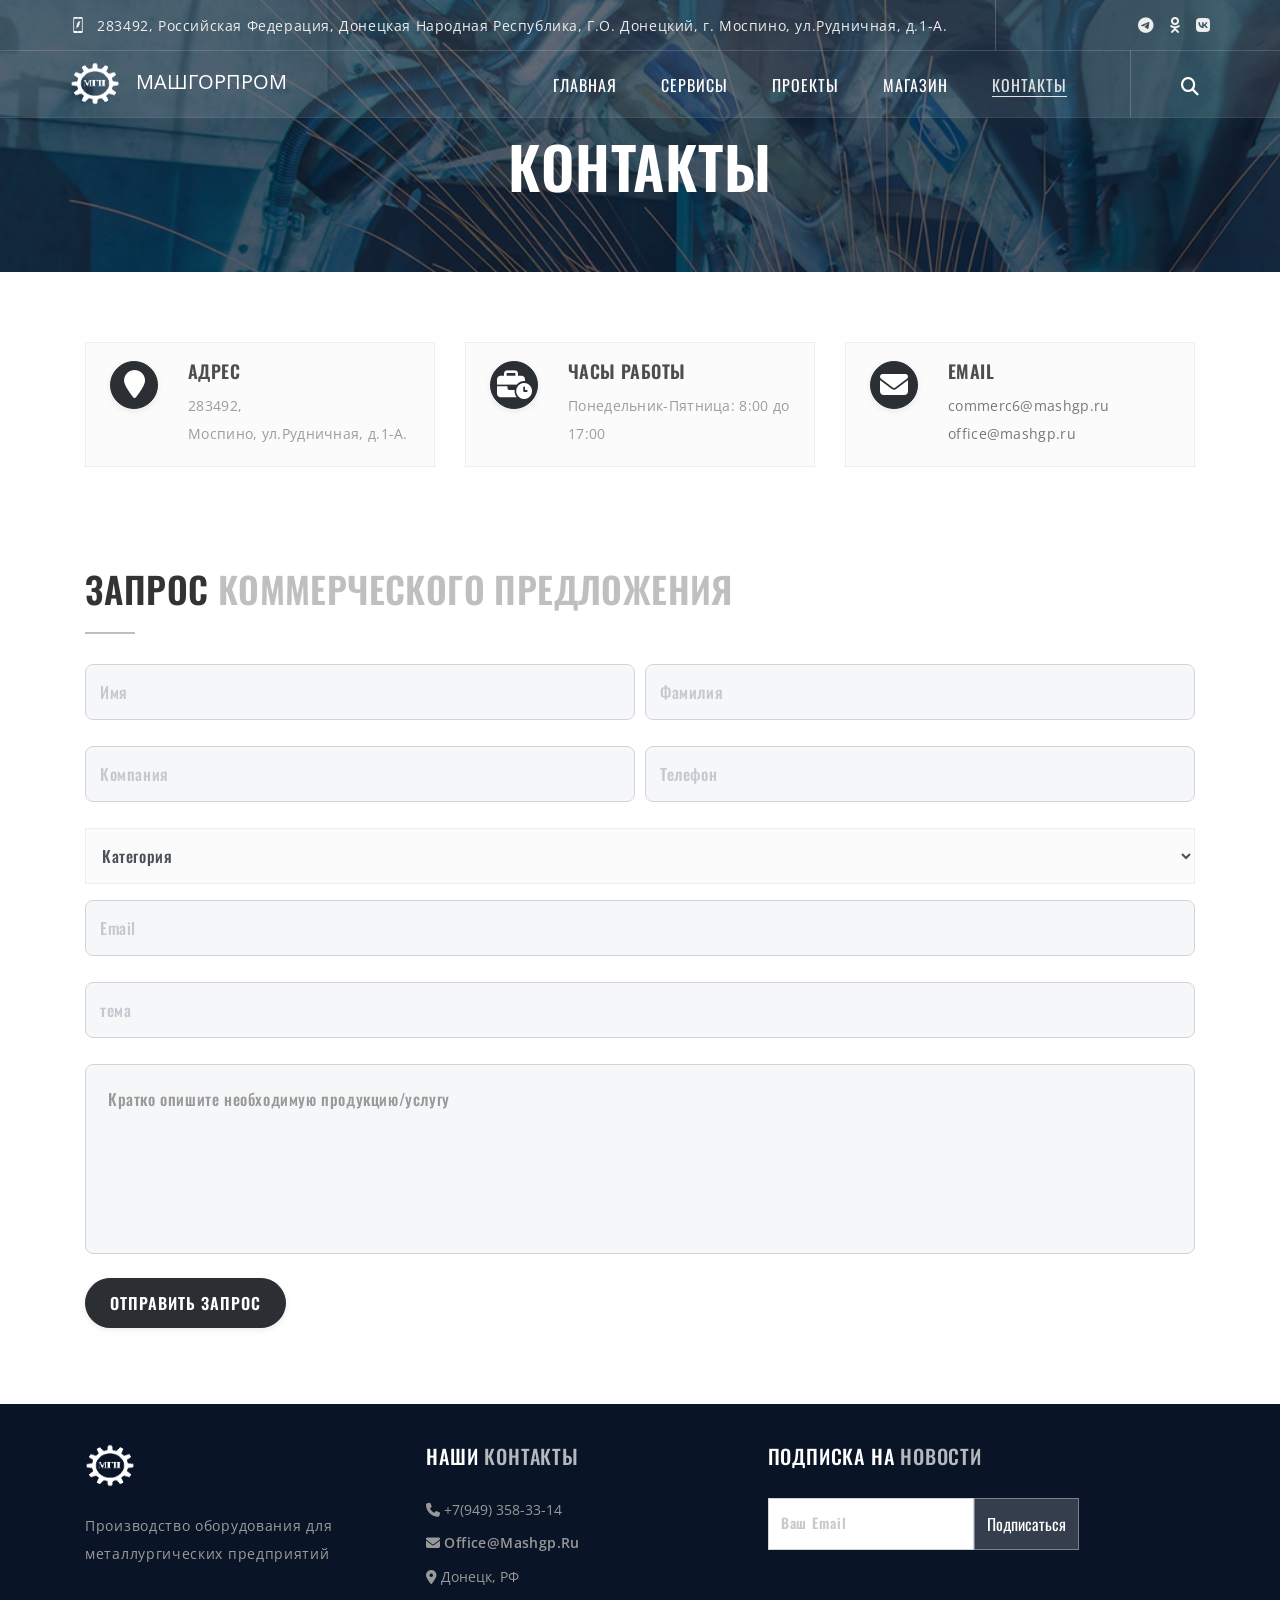
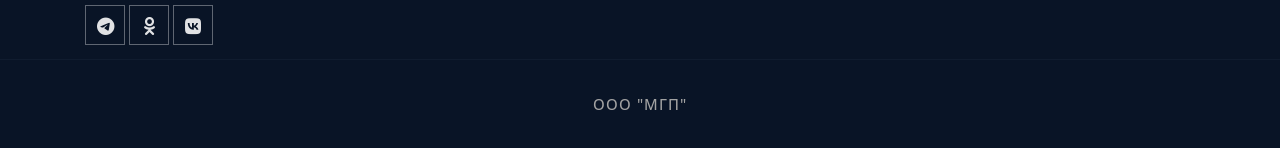
==== contact-style-2.html @ 88019419 "first commit" ====
<!DOCTYPE html>
<html lang="en">

  
<!-- contact-style-248:23  -->
<head>
    <!-- Required meta tags -->
    <meta charset="utf-8">
    <meta name="description" content="" />
    <meta name="keywords" 
    content="creative, portfolio, agency, template, theme, designed, html5, html, css3, responsive, onepage" />
    <meta name="author" content="Set Private Limited" />
    <meta name="viewport" content="width=device-width, initial-scale=1, shrink-to-fit=no">

    <!--[if IE]><meta http-equiv='X-UA-Compatible' content='IE=edge,chrome=1'><![endif]-->
    <title>Контакты — Машгорпром</title>


    <!------------------------------------------
      Main CSS File
    <------------------------------------------>

    <!-- Bootstrap CSS -->
    <link rel="stylesheet" href="css/bootstrap.min.css">
    <link rel="stylesheet" href="https://cdnjs.cloudflare.com/ajax/libs/font-awesome/4.7.0/css/font-awesome.min.css">
    <link rel="stylesheet" href="https://cdnjs.cloudflare.com/ajax/libs/font-awesome/6.2.0/css/all.css"></link>

    <link rel="stylesheet" href="css/menu.css">
    <link rel="stylesheet" href="css/custom-animation.css">
    <!-- Style CSS -->
    <link rel="stylesheet" href="css/style.css">
    <!-- Responsive CSS -->
    <link rel="stylesheet" href="css/responsive.css">
    

    <!-- Favicon -->
    <link href="images/favicon.png" rel="shortcut icon" type="image/png">

</head>

<body>

    <div class="preloader"></div>

    <!-- Start Page Wrapper  -->
    <div class="page-wrapper">

  <!-- Header Section Start -->
        <header class="header header-style-1 clearfix">
            <div class="top-bar">
                <div class="container">
                    <div class="row">
                        <div class="col-lg-10">
                            <div class="contact-info">
                                <ul>
                                    <li>
                                        <i class="flaticon-flash" style="color: white;"></i> 
                                        283492, Российская Федерация, Донецкая Народная Республика, Г.О. Донецкий, г. Моспино, ул.Рудничная, д.1-А.
                                    </li>
                                </ul>
                            </div>
                        </div>
                        <div class="col-lg-2">
                            <div class="social-icons">
                                <ul>
                                    <li><a href="#"><i class="fa fa-telegram"></i></a></li>
                                    <li><a href="#"><i class="fa fa-odnoklassniki"></i></a></li>
                                    <li><a href="#"><i class="fa fa-vk"></i></a></li>
                                </ul>
                            </div>
                        </div>
                    </div>
                </div>
            </div>

            <div class="menu-style menu-style-1 bg-transparent clearfix">
                <!-- main-navigation start -->
                <div class="main-navigation main-mega-menu animated">
                    <nav class="navbar navbar-expand-lg navbar-dark">
                        <div class="container">
                            <!-- header dropdown buttons end-->
                            <a class="navbar-brand" href="index.html">
                                <img id="logo_img" src="images/embl.png" alt="" class="mr-3">МАШГОРПРОМ
                            </a> 
                            <button class="navbar-toggler" type="button" data-toggle="collapse" data-target="#navbar-collapse-1" aria-controls="navbar-collapse-1" aria-expanded="false" aria-label="Toggle navigation">
                                <span class="navbar-toggler-icon"></span>
                            </button>

                            <div class="collapse navbar-collapse" id="navbar-collapse-1">

                                <!-- main-menu -->
                                <ul class="navbar-nav ml-xl-auto">

                                    <!-- mega-menu end -->
                                    <li class="nav-item dropdown">
                                        <a href="index.html" class="nav-link">Главная</a>
                                    </li>
                                    <!-- mega-menu start -->

                                    <!-- mega-menu end -->
                                    <li class="nav-item dropdown">
                                        <a href="services.html" class="nav-link">Сервисы</a>
                                    </li>
                                    <!-- mega-menu start -->

                                    <!-- mega-menu end -->
                                    <li class="nav-item dropdown">
                                        <a href="projects.html" class="nav-link">Проекты</a>
                                    </li>
                                    <!-- mega-menu start -->

                                    <!-- mega-menu end -->
                                    <li class="nav-item dropdown">
                                        <a href="shop.html" class="nav-link">Магазин</a>
                                    </li>
                                    <!-- mega-menu start -->


                                    <!-- mega-menu end -->
                                    <li class="nav-item dropdown">
                                        <a href="contact-style-2.html" class="nav-link">Контакты</a>
                                    </li>
                                    <!-- mega-menu start -->

                                </ul>

                                <!-- header dropdown buttons -->
                                <div class="dropdown-buttons">
                                    <div class="btn-group menu-search-box">
                                        <button type="button" class="btn dropdown-toggle" id="header-drop-3" data-toggle="dropdown" aria-haspopup="true" aria-expanded="false"><i class="fa fa-search"></i></button>
                                        <ul class="dropdown-menu dropdown-menu-right dropdown-animation" aria-labelledby="header-drop-3">
                                            <li>
                                                <form role="search" class="search-box">
                                                    <div class="form-group">
                                                        <input type="text" class="form-control" placeholder="Поиск">
                                                        <i class="fa fa-search form-control-feedback"></i>
                                                    </div>
                                                </form>
                                            </li>
                                        </ul>
                                    </div>
                                    
                                    
                                </div>
                                <!-- main-menu end -->

                            </div>
                        </div>
                    </nav>
                </div>
                <!-- main-navigation end -->
            </div>
        </header>
        <!-- Header Section End -->

    <!-- Inner Section Start -->
        <section class="inner-area parallax-bg" data-background="images/bg/px-1.jpg" data-type="parallax" data-speed="3">
        <div class="container">
            <div class="section-content">
            <div class="row">
                <div class="col-12">
                <h4>Контакты</h4>
                </div>
            </div>
            </div>
        </div>
        </section>
    <!-- Inner Section End -->


    <section class="contact-details pb-0">
        <div class="container">
            <div class="row">
                <div class="col-lg-4">
                    <div class="service-item style-1 border-1px">
                        <div class="service-icon">
                            <i class="fa-solid fa-location-pin"></i>
                        </div>
                        <div class="content">
                            <h5><a href="#">адрес</a></h5>
                            <p> 283492, <br>Моспино, ул.Рудничная, д.1-А.</p>
                        </div>
                    </div>
                </div>
                <div class="col-lg-4">
                    <div class="service-item style-1 border-1px">
                        <div class="">
                            <i class="fa-solid fa-business-time"></i>
                        </div>
                        <div class="content">
                            <h5><a href="#">часы работы</a></h5>
                            <p>Понедельник-Пятница: 8:00 до 17:00</p>
                        </div>
                    </div>
                </div>
                <div class="col-lg-4">
                    <div class="service-item style-1 border-1px">
                            <div class="">
                                <i class="fa-solid fa-envelope"></i>
                            </div>
                            <div class="content">
                                <h5><a href="#">Email</a></h5>
                                <p><a href="mailto:commerc6@mashgp.ru">commerc6@mashgp.ru</a> <br> <a href="mailto:office@mashgp.ru">office@mashgp.ru</a></p>
                            </div>
                        </div>
                </div>
            </div>
        </div>
    </section>

    <section id="rfq" class="contact-details pb-60">
        <div class="container">
            <div class="section-content">
                <div class="row">
                    <div class="col-12 col-sm-12 col-md-12 col-lg-12">
                        <h3 class="title">запрос <span>коммерческого предложения</span></h3>
                        <form id="ajax-contact" method="post" action="#">
                            <div class="form-row">
                                <div class="form-group col-md-6">
                                    <input type="text" name="f_name" id="f_name" class="form-control" placeholder="Имя" required>
                                </div>
                                <div class="form-group col-md-6">
                                    <input type="text" name="l_name" id="l_name" class="form-control" placeholder="Фамилия" required>
                                </div>
                                <div class="form-group col-md-6">
                                    <input type="text" name="company" id="company" class="form-control" placeholder="Компания" required>
                                </div>
                                <div class="form-group col-md-6">
                                    <input type="text" name="phone" id="phone" class="form-control" placeholder="Телефон" required>
                                </div>
                                <div class="form-group col-md-12">
                                    <select name="category" id="category" class="form-control" required>
                                        <option value="">Категория</option>
                                        <option value="koks">Коксохимическое оборудование</option>
                                        <option value="gas">Газоочистка и трубопроводы</option>
                                        <option value="thermal">Теплоэнергетическое оборудование</option>
                                        <option value="metal">Металлоконструкции</option>
                                        <option value="service">Ремкомплект и сервис</option>
                                    </select>
                                </div>
                                <div class="form-group col-md-12">
                                    <input type="email" name="email" id="email" class="form-control" placeholder="Email"  required>
                                </div>
                                <div class="form-group col-md-12">
                                    <input type="text" name="subject" class="form-control" placeholder="тема" id="subject" required>
                                </div>
                                <div class="form-group col-md-12">
                                    <div class="contact-textarea">
                                        <textarea class="form-control" rows="6" placeholder="Кратко опишите необходимую продукцию/услугу" id="message" name="message" required></textarea>
                                        <button class="btn btn-theme mt-4" type="submit" value="Submit Form">Отправить запрос</button>
                                    </div>
                                </div>
                                <div id="form-messages"></div>
                            </div>
                        </form>
                    </div>
                </div>
            </div>
        </div>
    </section>

      <!-- Footer Style Seven Start -->
        <footer class="bg-faded pt-40 pb-40 bg-theme-color-2" aria-labelledby="footer-heading">
          <div class="container">
            <div class="section-content d-flex" id="footer-heading">
              <div class="row">
                <div class="col-md-4 col-sm-12">
                    <div class="footer-item footer-widget-one">
                      <img class="footer-logo mb-25" src="images/embl.png" alt="Логотип">
                        <p>Производство оборудования для металлургических предприятий</p>
                          <hr>
                          <ul class="social-icon bg-transparent bordered-theme">
                            <li><a href="#"><i class="fa fa-telegram" aria-hidden="true"></i></a></li>
                            <li><a href="#"><i class="fa fa-odnoklassniki" aria-hidden="true"></i></a></li>
                            <li><a href="#"><i class="fa fa-vk" aria-hidden="true"></i></a></li>
                          </ul>
                    </div>
                </div>

                <div class="col-md-4 col-sm-12">
                  <div class="footer-item">
                    <div class="footer-title">
                      <h4>Наши <span>контакты</span></h4>
                    </div>
                    <ul class="footer-list footer-contact mb-10">
                      <li><i class="fa fa-phone"></i> +7(949) 358-33-14</li>
                      <li><i class="fa fa-envelope"></i> <a href="mailto:info@cocsohim_oborudovanie.com">office@mashgp.ru</a></li>
                      <li><i class="fa fa-map-marker"></i> Донецк, РФ</li>
                    </ul>
                  </div>
                </div>
                <div class="col-md-4 col-sm-12">
                      <div class="footer-item">
                        <div class="footer-title">
                            <h4>Подписка на <span>новости</span></h4>
                        </div>
                        <div class="input-group subscribe-style-two">
                          <input type="email" class="form-control input-subscribe" placeholder="Ваш email">
                          <span class="input-group-btn">
                            <button class="btn btn-subscribe" type="button">Подписаться</button>
                          </span>
                        </div>
                      </div>
  
                    </div>
                  </div>
              </div>
            </div>
          </div>
        </footer>
        <section class="footer-copy-right bg-theme-color-2 text-white p-0" aria-label="Правовая информация">
          <div class="container">
            <div class="row">
              <div class="col-12 text-center">
                <p>ООО "МГП"</p>
              </div>
            </div>
          </div>
        </section>
        <!-- Footer Style Seven End -->
      
    </div>
    <!-- End Page Wrapper  -->

    <a href="#" class="scrollup"><i class="flaticon-long-arrow-pointing-up" aria-hidden="true"></i></a>


      <!------------------------------------------
        Main JavaScript
      <------------------------------------------>
      <script src="js/jquery-3.2.1.min.js"></script>
      <script src="js/popper.min.js"></script>
      <script src="js/bootstrap.min.js"></script>

      <!-- Optional JavaScript -->
      <script src="js/bootstrap-dropdownhover.min.js"></script>
      <script src="js/bootstrap-slider.js"></script>
      <script src="js/jquery.flexslider-min.js"></script>
      <script src="js/slick.min.js"></script>
      <script src="js/owl.carousel.min.js"></script>
      <script src="js/css3-animate-it.js"></script>
      <script src="js/magnific-popup.min.js"></script>
      <script src="js/jquery.fancybox.js"></script>
      <script src="js/player-min.js"></script>

      <!-- Custom JavaScript -->
      <script src="js/script.js"></script>
      <script>
        (function(){
          function getParam(name) {
            const params = new URLSearchParams(window.location.search);
            return params.get(name);
          }
          const subject = getParam('subject');
          const category = getParam('category');
          if (subject) {
            var s = document.getElementById('subject');
            if (s) s.value = subject;
          }
          if (category) {
            var c = document.getElementById('category');
            if (c) { c.value = category; }
          }
          var cSel = document.getElementById('category');
          if (cSel) {
            function updatePlaceholder(){
              if (!cSel.value) { cSel.classList.add('placeholder'); } else { cSel.classList.remove('placeholder'); }
            }
            updatePlaceholder();
            cSel.addEventListener('change', updatePlaceholder);
          }
          if (location.hash === '#rfq') {
            setTimeout(function(){ document.getElementById('rfq').scrollIntoView({behavior:'smooth'}); }, 50);
          }
          var form = document.getElementById('ajax-contact');
          if (form) {
            form.addEventListener('submit', function(e){
              e.preventDefault();
              var messages = document.getElementById('form-messages');
              function setError(el, msg){
                if (!el) return;
                el.classList.add('is-invalid');
                var holder = el.parentElement;
                var ex = holder.querySelector('.error-text');
                if (!ex) { ex = document.createElement('small'); ex.className = 'error-text'; holder.appendChild(ex); }
                ex.textContent = msg;
              }
              function clearError(el){
                if (!el) return;
                el.classList.remove('is-invalid');
                var holder = el.parentElement;
                var ex = holder.querySelector('.error-text');
                if (ex) ex.textContent = '';
              }
              var f = {
                fname: document.getElementById('f_name'),
                lname: document.getElementById('l_name'),
                company: document.getElementById('company'),
                phone: document.getElementById('phone'),
                email: document.getElementById('email'),
                subject: document.getElementById('subject'),
                category: document.getElementById('category'),
                message: document.getElementById('message')
              };
              var ok = true;
              Object.keys(f).forEach(function(k){ clearError(f[k]); });
              function req(el, label){ if(!el.value.trim()){ setError(el, 'Заполните поле: '+label); ok=false; } }
              req(f.fname, 'Имя');
              req(f.lname, 'Фамилия');
              req(f.company, 'Компания');
              req(f.phone, 'Телефон');
              req(f.email, 'Email');
              req(f.subject, 'Тема');
              req(f.message, 'Сообщение');
              if(!f.category.value){ setError(f.category, 'Выберите категорию'); ok=false; }
              var emailRe = /^[^\s@]+@[^\s@]+\.[^\s@]+$/;
              if (f.email.value && !emailRe.test(f.email.value)) { setError(f.email, 'Неверный формат email'); ok=false; }
              var digits = f.phone.value.replace(/\D/g,'');
              if (digits.length < 6) { setError(f.phone, 'Укажите корректный телефон'); ok=false; }
              if (!messages) { messages = document.createElement('div'); messages.id = 'form-messages'; form.appendChild(messages); }
              if (ok){
                messages.innerText = 'Спасибо! Ваш запрос отправлен.';
                messages.style.color = '#2b2f33';
                messages.style.fontWeight = '600';
                messages.style.marginTop = '12px';
                form.reset();
                updatePlaceholder();
              } else {
                messages.innerText = 'Проверьте заполнение формы.';
                messages.style.color = '#d93025';
                messages.style.fontWeight = '600';
                messages.style.marginTop = '12px';
              }
            });
          }
        })();
      </script>

</body>


<!-- contact-style-248:23  -->
</html>
---- css/menu.css ----
/*
----------------------------------------------------------------------------- */
/*   Navigations
----------------------------------------------------------------------------- */
header.header .container{
    padding:0px;
    position: relative;
}
.navbar {
    padding-top: 0;
    padding-bottom: 0;
}

.dropdown-item {
    padding: .60rem 1rem;
}

.dropdown-menu {
    margin: 0;
    border-radius: 0;
    padding: 0;
    border-top: 2px solid red;
}
.header .navbar-nav li .nav-link {
    color: #333333;
    font-size: 16px;
    padding: 28px 15px 27px 15px;
    z-index: 102;
    border: none;
    border-right: 1px solid transparent;
    border-left: 1px solid transparent;
    -webkit-transition: none;
    -o-transition: none;
    transition: none;
    text-decoration-thickness: 1px;
    text-underline-offset: 4px;
}

.header .main-navigation.animated .navbar-nav li a {
    -webkit-transition: all 0.2s ease-in-out;
    -o-transition: all 0.2s ease-in-out;
    transition: all 0.2s ease-in-out;
}

.header .navbar-nav li.dropdown .nav-link {
    padding-right: 20px;
}


.header .navbar-nav li .nav-link:focus,
.header .navbar-nav li .nav-link:hover,
.header .navbar-nav .show > .nav-link,
.header .navbar-nav li .nav-link.show,
.header .navbar-nav .active.show > .nav-link,
.header .navbar-nav li.show .nav-link.active {
    z-index: 106;
    color: rgba(51,51,51,0.6);
}

.header .scrollspy .navbar-nav li .nav-link:focus,
.header .scrollspy .navbar-nav li .nav-link:hover {
    background-color: transparent;
    border-left-color: transparent;
    border-right-color: transparent;
    color: rgba(51,51,51,0.6);
}

.header .navbar-nav .active > .nav-link,
.header .navbar-nav li .nav-link.active {
    background-color: transparent;
    border-bottom: none;
}

.header .navbar-nav .dropdown-toggle::after {
    font-family: 'FontAwesome';
    content: "\f107";
    position: absolute;
    top: 51%;
    left: auto;
    right: 0px;
    line-height: 20px;
    font-size: 14px;
    border: none;
    width: 20px;
    height: 20px;
    margin: 0;
    text-align: center;
    margin-top: -10px;
}





/*Mega Menu*/
.mega-menu.dropdown {
    position: static;
}

.mega-menu > a {
    position: relative;
}

.header .navbar-nav li.mega-menu .dropdown-menu {
    left: 0;
    width: 100%;
    padding: 20px 30px;
}

.header .navbar-nav li.mega-menu .menu-item {
    list-style: none;
    padding: 0;
    margin: 0;
    box-shadow: none;
    border: none;
    min-width: 0;
    background-color: transparent;
}

.mega-menu .menu-item li {
    position: relative;
}

.mega-menu h4.title {
    margin: 5px 0;
    font-size: 15px;
    text-transform: uppercase;
    border-bottom: 1px solid #ddd;
    padding-bottom: 10px;
}

.header .navbar-nav li.mega-menu .menu-item > li > a {
    padding: 5px 0;
    border-bottom: 1px solid #f7f7f7;
    display: block;
    -webkit-transition: none;
    -o-transition: none;
    transition: none;
    text-align: left;
    font-family: 'Poppins', sans-serif;
}
.header .navbar-nav li li:hover a,
.header .navbar-nav li.mega-menu .menu-item > li:hover > a {
    background: #fff;
    color: #fff;
    font-size: 14px;
} 

.mega-menu .menu-item > li > a i,
.dropdown-menu > li > a i {
    padding-left: 5px;
    font-size: 12px;
    width: 20px;
    position: relative;
    top: -1px;
    -webkit-transition: all 0.2s ease-in-out;
    -o-transition: all 0.2s ease-in-out;
    transition: all 0.2s ease-in-out;
    color: #cdcdcd;
}

.mega-menu .menu-item > li > a i.fa,
.dropdown-menu > li > a i.fa {
    width: 32px;
    text-align: center;
}

.mega-menu .menu-item > li > a i.fa-circle-o,
.dropdown-menu > li > a i.fa-circle-o {
    font-size: 7px;
    top: -3px;
}

.mega-menu .menu-item > li > a i.fa-spin {
    width: 11px;
    padding: 0;
    margin-right: 13px;
    margin-left: 8px;
}

.mega-menu .menu-item > li:last-child > a {
    border-bottom: none !important;
}

.mega-menu .menu-item > li > a:hover i.fa-circle-o:before,
.dropdown-menu > li > a:hover i.fa-circle-o:before,
.mega-menu .menu-item > li.active > a i.fa-circle-o:before,
.dropdown-menu > li.active > a i.fa-circle-o:before {
    content: "\f111";
}

.header .navbar-nav li.nav-item .dropdown-toggle.dropdown-item::after {
    content: "\f105";
    right: 5px;
}

/*centered logo header*/
.col-md-12 .mega-menu-full-wide .dropdown-menu {
    left: 0 !important;
}


/* Dropdown animations
------------------------------ */
header.header div.main-navigation.animated li.dropdown .dropdown-menu.show{
    -webkit-animation-duration: 0.3s;
    animation-duration: 0.3s;
    -webkit-animation-fill-mode: both;
    animation-fill-mode: both;
    -webkit-animation-name: fadeInSmallUp;
    -moz-animation-name: fadeInSmallUp;
    -ms-animation-name: fadeInSmallUp;
    -o-animation-name: fadeInSmallUp;
    animation-name: fadeInSmallUp;
}
header.header div.main-navigation.animated li.dropdown div.dropdown div.dropdown-menu.show-sub-menu {
    -webkit-animation-duration: 0.3s;
    animation-duration: 0.3s;
    -webkit-animation-fill-mode: both;
    animation-fill-mode: both;
    -webkit-animation-name: fadeInSmallRight;
    -moz-animation-name: fadeInSmallRight;
    -ms-animation-name: fadeInSmallRight;
    -o-animation-name: fadeInSmallRight;
    animation-name: fadeInSmallRight;
}

.dropdown-menu.navbar-right {
    right: 0;
    left: auto;
}

.dropdown-item.active,
.dropdown-item:active,
.dropdown-item:hover {
    color: #fff;
    background-color: #fff;
    border-bottom: 1px solid #fff;
}
.menu-item .dropdown-item i {
    margin-right: 8px;
}



/* Shop Pages
---------------------------------- */
/*Product Page*/
.product.price {
    font-size: 24px;
    font-weight: 400;
}

.product.price del {
    color: #cdcdcd;
    font-size: 14px;
}

.product.element-list {
    margin-top: 7px;
}

/*Dropdown Cart*/
.navbar.navbar-toggleable-md .dropdown-buttons {
    position: absolute;
    top: 19px;
    right: 80px;
    padding-top: 0;
}
.dropdown-buttons {
    margin-left: 15px;
    margin-top: -15px;
}
.dropdown-buttons .btn-group .dropdown-menu.cart {
    padding: 0;
    min-width: 350px;
    font-size: 13px;
}

.dropdown-buttons .btn-group .dropdown-menu.cart table {
    margin-bottom: 0;
}

.dropdown-buttons .btn-group .dropdown-menu.cart .panel-body {
    padding: 0px 10px 0px;
}

.menu-cart {
    position: absolute;
    top: -2px;
    right: -3px;
    line-height: 18px;
    width: 18px;
    height: 18px;
    -webkit-border-radius: 50%;
    -moz-border-radius: 50%;
    border-radius: 50%;
    font-size: 10px;
    text-shadow: none;
    -webkit-transition: all 0.2s ease-in-out;
    -o-transition: all 0.2s ease-in-out;
    transition: all 0.2s ease-in-out;
    background: rgba(255,255,255,0.75);
    color: #091426;
}

.dropdown-buttons .dropdown-toggle::after {
    display: none;
}

.dropdown-buttons .btn-group .btn:hover .menu-cart {
    background: rgba(255,255,255,0.6);
}
.dropdown-buttons .btn-group .btn.hover, 
.dropdown-buttons .btn-group .btn:hover,
.dropdown-buttons .btn-group .btn.active, 
.dropdown-buttons .btn-group .btn:active {
    background: transparent;
    color: rgba(255,255,255,0.85);
}
.dropdown-buttons .btn-group .btn.focus, 
.dropdown-buttons .btn-group .btn:focus {
    box-shadow: none;
}
.dropdown-buttons .btn-group .btn {
    border-radius: 50%;
    width: 40px;
    height: 40px;
    padding: 0;
    line-height: 38px;
    background: transparent;
    color: #fff;
    border: 1px solid rgba(255,255,255,0.25);
    font-size: .8rem;
    border: none;

}
.dropdown.open .menu-cart,
.dropdown:hover .menu-cart {
    -webkit-transform: scale(0);
    -moz-transform: scale(0);
    -ms-transform: scale(0);
    -o-transform: scale(0);
    transform: scale(0);
    opacity: 0;
    filter: alpha(opacity=0);
}

.total-amount,
.total-quantity {
    font-size: 13px;
}

.cart .table > tbody > tr > td,
.cart.table > tbody > tr > td {
    vertical-align: inherit;
}

.cart .quantity {
    width: 50px;
    font-size: 11px;
}

.cart .product {
    width: 220px;
    font-size: 13px;
}

.cart .product .small {
    display: block;
    color: #999999;
}

.dropdown-buttons .menu-search-box form .form-group,
.dropdown-buttons .menu-search-box form .form-group .form-control {
    margin-bottom: 0;
    border-radius: 10px;
    overflow: hidden;
    position: relative;
}
.dropdown-buttons .menu-search-box ul {
    padding: 20px;
    border: 0;
    min-width: 280px;
    position: absolute;
    left: 60px;
    border-radius: 10px 0 10px 10px;
}

.dropdown-buttons .menu-search-box .search-box i {
    width: 55px;
    height: 55px;
    line-height: 55px;
    top: 0;
    right: 0;
    position: absolute;
    text-align: center;
    margin-top: 0px;
    background: rgba(255,255,255,0.12);
    color: #fff;
    cursor: pointer;
    -webkit-transition: all 0.2s ease-in-out;
    -o-transition: all 0.2s ease-in-out;
    transition: all 0.2s ease-in-out;
}


.dropdown-buttons .menu-search-box .search-box i:hover {
    background: rgba(255,255,255,0.24);
}
.dropdown-buttons .dropdown-menu-right {
    position: absolute;
    transform: translate3d(-310px, 40px, 0px);
    top: 0px;
    left: 0px;
    will-change: transform;
    -webkit-transition: all 0.2s ease-in-out;
    -o-transition: all 0.2s ease-in-out;
    transition: all 0.2s ease-in-out;

}

.fixed-header { 
    z-index: 5;
    position: fixed;
    left: 0;
    top: 0;
    width: 100%;
    background-color: #F6F6F6;
    -webkit-transition: all 0.5s ease-in-out;
    -o-transition: all 0.5s ease-in-out;
    transition: all 0.5s ease-in-out;
}


/* Small devices (phones less than 575px) */
@media (max-width: 575px) {
    .dropdown-buttons .btn-group .dropdown-menu.cart {
        min-width: 300px;
    }
}


/* Medium devices (desktops, tablets, 992px and up) */
@media (min-width: 992px) and (max-width: 1199px) {
    .container .mega-menu-full-wide .dropdown-menu {
        width: 930px !important;
    }
}

/* Large devices (Large desktops 1200px and up) */
@media (min-width: 1200px) {
    .container .mega-menu-full-wide .dropdown-menu {
        width: 1110px !important;
    }

    .main-navigation .navbar-nav > li:first-child {
        margin: 0;
    }
}



@media (min-width: 992px) and (max-width: 1200px) {
    .header .navbar-nav li .nav-link {
        padding: 28 12 27 12;
    }

    .header .navbar-nav li.dropdown .nav-link {
        padding-right: 18px;
    }
}

@media (min-width: 320px) and (max-width: 991px) {
    .header .navbar-nav li .nav-link {
        padding: 15px 0;
    }
}


/* Menu Hover & Amination Style Css */
.bg-transparent {
    z-index: 22;
    position: absolute;
    width: 100%;
    left: 0;
    background-color: rgba(0, 0, 0, 0.8);
    border-bottom: 1px solid rgba(255, 255, 255, 0.05);
    border-top-color: #a0a0a0;
}
.transparent-dark {
    z-index: 22;
    position: absolute;
    width: 100%;
    left: 0;
    background-color: rgba(0, 0, 0, 0.8);
    border-bottom: 1px solid rgba(255, 255, 255, 0.07);
    border-top-color: #a0a0a0;
}

ul.navbar-nav li.nav-item div.dropdown-menu .dropdown a.dropdown-item,
ul.navbar-nav li.nav-item a.dropdown-item,
ul.navbar-nav li.nav-item.mega-menu div.dropdown-menu .menu-item a.dropdown-item {
    border-bottom: 1px solid #f5f5f5;
}

.header .menu-style.bg-transparent .navbar-nav li a.nav-link {
    color: #ffffff;
}
.header .menu-style.bg-transparent .fixed-header .navbar-nav li a.nav-link {
    color: #333;
}

.header .menu-style.transparent-dark .navbar-nav li a.nav-link {
    color: #ffffff;
}
.header .menu-style.transparent-dark .fixed-header .navbar-nav li a.nav-link {
    color: #333;
}

.header .menu-style.bg-transparent .navbar-nav li.active a.nav-link,
.header .menu-style.bg-transparent .navbar-nav li:focus a.nav-link,
.header .menu-style.bg-transparent .navbar-nav li:hover a.nav-link {
    color: rgba(255,255,255,0.85) !important;
    border-bottom: none !important;
    text-decoration: underline;
}
.header .menu-style .navbar-nav li.active a.nav-link,
.header .menu-style .navbar-nav li:focus a.nav-link,
.header .menu-style .navbar-nav li:hover a.nav-link {
    color: rgba(51,51,51,0.7) !important;
    border-bottom: none !important;
    text-decoration: underline;
}

.header .menu-style.menu-hover-1 .navbar-nav li.active a.nav-link,
.header .menu-style.menu-hover-1 .navbar-nav li:focus a.nav-link, 
.header .menu-style.menu-hover-1 .navbar-nav li:hover a.nav-link {
    background: #FFA600;
    color: #fff;
}



.header .menu-style.menu-hover-2 .navbar-nav li.active a.nav-link,
.header .menu-style.menu-hover-2 .navbar-nav li:focus a.nav-link, 
.header .menu-style.menu-hover-2 .navbar-nav li:hover a.nav-link {
    background: rgba(0,0,0, .8);
    color: #fff;
}
---- css/custom-animation.css ----
/*-- Custom Animations --*/

/* -- animation fade in from small down start --*/
@-webkit-keyframes fadeInSmallDown {
    0% {
        opacity: 0;
        -webkit-transform: translate3d(0, -25px, 0);
        transform: translate3d(0, -25px, 0);
    }

    100% {
        opacity: 1;
        -webkit-transform: translate3d(0, 0, 0);
        transform: translate3d(0, 0, 0);
    }
}
@-moz-keyframes fadeInSmallDown {
    0% {
        opacity: 0;
        -moz-transform: translate3d(0, -25px, 0);
        transform: translate3d(0, -25px, 0);
    }

    100% {
        opacity: 1;
        -moz-transform: translate3d(0, 0, 0);
        transform: translate3d(0, 0, 0);
    }
}
@-o-keyframes fadeInSmallDown {
    0% {
        opacity: 0;
        -o-transform: translate3d(0, -25px, 0);
        transform: translate3d(0, -25px, 0);
    }

    100% {
        opacity: 1;
        -o-transform: translate3d(0, 0, 0);
        transform: translate3d(0, 0, 0);
    }
}
@-ms-keyframes fadeInSmallDown {
    0% {
        opacity: 0;
        -ms-transform: translate3d(0, -25px, 0);
        transform: translate3d(0, -25px, 0);
    }

    100% {
        opacity: 1;
        -ms-transform: translate3d(0, 0, 0);
        transform: translate3d(0, 0, 0);
    }
}
@keyframes fadeInSmallDown {
    0% {
        opacity: 0;
        -webkit-transform: translate3d(0, -25px, 0);
        -moz-transform: translate3d(0, -25px, 0);
        -o-transform: translate3d(0, -25px, 0);
        -ms-transform: translate3d(0, -25px, 0);
        transform: translate3d(0, -25px, 0);
    }

    100% {
        opacity: 1;
        -webkit-transform: translate3d(0, 0, 0);
        -moz-transform: translate3d(0, 0, 0);
        -o-transform: translate3d(0, 0, 0);
        -ms-transform: translate3d(0, 0, 0);
        transform: translate3d(0, 0, 0);
    }
}
.fadeInSmallDown {
    -webkit-animation-name: fadeInSmallDown;
    -moz-animation-name: fadeInSmallDown;
    -o-animation-name: fadeInSmallDown;
    -ms-animation-name: fadeInSmallDown;
    animation-name: fadeInSmallDown;
}
/* -- animation fade in from small down end --*/

/* -- animation fade in from small left start --*/
@-webkit-keyframes fadeInSmallLeft {
    0% {
        opacity: 0;
        -webkit-transform: translate3d(-25px, 0, 0);
        transform: translate3d(-25px, 0, 0);
    }

    100% {
        opacity: 1;
        -webkit-transform: none;
        transform: none;
    }
}
@-moz-keyframes fadeInSmallLeft {
    0% {
        opacity: 0;
        -moz-transform: translate3d(-25px, 0, 0);
        transform: translate3d(-25px, 0, 0);
    }

    100% {
        opacity: 1;
        -moz-transform: none;
        transform: none;
    }
}
@-o-keyframes fadeInSmallLeft {
     0% {
         opacity: 0;
         -o-transform: translate3d(-25px, 0, 0);
         transform: translate3d(-25px, 0, 0);
     }

     100% {
         opacity: 1;
         -o-transform: none;
         transform: none;
     }
 }
@-ms-keyframes fadeInSmallLeft {
      0% {
          opacity: 0;
          -ms-transform: translate3d(-25px, 0, 0);
          transform: translate3d(-25px, 0, 0);
      }

      100% {
          opacity: 1;
          -ms-transform: none;
          transform: none;
      }
  }
@keyframes fadeInSmallLeft {
    0% {
        opacity: 0;
        -webkit-transform: translate3d(-25px, 0, 0);
        -moz-transform: translate3d(-25px, 0, 0);
        -o-transform: translate3d(-25px, 0, 0);
        -ms-transform: translate3d(-25px, 0, 0);
        transform: translate3d(-25px, 0, 0);
    }

    100% {
        opacity: 1;
        -webkit-transform: none;
        -moz-transform: none;
        -o-transform: none;
        -ms-transform: none;
        transform: none;
    }
}
.fadeInSmallLeft {
    -webkit-animation-name: fadeInSmallLeft;
    -moz-animation-name: fadeInSmallLeft;
    -o-animation-name: fadeInSmallLeft;
    -ms-animation-name: fadeInSmallLeft;
    animation-name: fadeInSmallLeft;
}
/* -- animation fade in from small left end --*/

/*-- animation fade in from small right start --*/

@-webkit-keyframes fadeInSmallRight {
    0% {
        opacity: 0;
        -webkit-transform: translate3d(25px, 0, 0);
        transform: translate3d(25px, 0, 0);
    }

    100% {
        opacity: 1;
        -webkit-transform: none;
        transform: none;
    }
}
@-moz-keyframes fadeInSmallRight {
    0% {
        opacity: 0;
        -moz-transform: translate3d(25px, 0, 0);
        transform: translate3d(25px, 0, 0);
    }

    100% {
        opacity: 1;
        -moz-transform: none;
        transform: none;
    }
}
@-o-keyframes fadeInSmallRight {
    0% {
        opacity: 0;
        -o-transform: translate3d(25px, 0, 0);
        transform: translate3d(25px, 0, 0);
    }

    100% {
        opacity: 1;
        -o-transform: none;
        transform: none;
    }
}
@-ms-keyframes fadeInSmallRight {
    0% {
        opacity: 0;
        -ms-transform: translate3d(25px, 0, 0);
        transform: translate3d(25px, 0, 0);
    }

    100% {
        opacity: 1;
        -ms-transform: none;
        transform: none;
    }
}

@keyframes fadeInSmallRight {
    0% {
        opacity: 0;
        -webkit-transform: translate3d(25px, 0, 0);
        -moz-transform: translate3d(25px, 0, 0);
        -o-transform: translate3d(25px, 0, 0);
        -ms-transform: translate3d(25px, 0, 0);
        transform: translate3d(25px, 0, 0);
    }

    100% {
        opacity: 1;
        -webkit-transform: none;
        -moz-transform: none;
        -o-transform: none;
        -ms-transform: none;
        transform: none;
    }
}

.fadeInSmallRight {
    -webkit-animation-name: fadeInSmallRight;
    -moz-animation-name: fadeInSmallRight;
    -o-animation-name: fadeInSmallRight;
    -ms-animation-name: fadeInSmallRight;
    animation-name: fadeInSmallRight;
}

/* -- animation fade in from small right end --*/

/* -- animation fade in from small up start --*/

@-webkit-keyframes fadeInSmallUp {
    0% {
        opacity: 0;
        -webkit-transform: translate3d(0, 25px, 0);
        transform: translate3d(0, 25px, 0);
    }

    100% {
        opacity: 1;
        -webkit-transform: none;
        transform: none;
    }
}
@-moz-keyframes fadeInSmallUp {
    0% {
        opacity: 0;
        -moz-transform: translate3d(0, 25px, 0);
        transform: translate3d(0, 25px, 0);
    }

    100% {
        opacity: 1;
        -moz-transform: none;
        transform: none;
    }
}
@-o-keyframes fadeInSmallUp {
    0% {
        opacity: 0;
        -o-transform: translate3d(0, 25px, 0);
        transform: translate3d(0, 25px, 0);
    }

    100% {
        opacity: 1;
        -o-transform: none;
        transform: none;
    }
}
@-ms-keyframes fadeInSmallUp {
    0% {
        opacity: 0;
        -ms-transform: translate3d(0, 25px, 0);
        transform: translate3d(0, 25px, 0);
    }

    100% {
        opacity: 1;
        -ms-transform: none;
        transform: none;
    }
}

@keyframes fadeInSmallUp {
    0% {
        opacity: 0;
        -webkit-transform: translate3d(0, 25px, 0);
        -moz-transform: translate3d(0, 25px, 0);
        -o-transform: translate3d(0, 25px, 0);
        -ms-transform: translate3d(0, 25px, 0);
        transform: translate3d(0, 25px, 0);
    }

    100% {
        opacity: 1;
        -webkit-transform: none;
        -moz-transform: none;
        -o-transform: none;
        -ms-transform: none;
        transform: none;
    }
}

.fadeInSmallUp {
    -webkit-animation-name: fadeInSmallUp;
    -moz-animation-name: fadeInSmallUp;
    -o-animation-name: fadeInSmallUp;
    -ms-animation-name: fadeInSmallUp;
    animation-name: fadeInSmallUp;
}
/* -- animation fade in from small up end --*/
---- css/style.css ----
@charset "utf-8";

/* CSS Document 

Project Name:  Bootstrap 4 Fremwork HTML5 Template     
Version:  1.0   
Author Name: Set PVT.
Support Email : shakil.shakil.ahsan@gmail.com
Design By: Mahamudul Hasan
Creation Date: 8 October 2018

*****=====***** TABLE OF CONTENT *****=====*****

01. IMPORTED STYLE CSS
02. GENERAL CSS
03. Welcome Feature Css Style
04. Service Css Style
05. About Features Css Style
06. Projects Css Style
07. Content Divider Css Style
08. Testimonials Css Style
09. Blog Css Style
10. Contact Css Style
11. Form Control Css Style
12. Process Css Style
13. Client Css Style
14. Inner Css Style
15. Shop Css Style
16. Team Css Style
17. Page Link Css Style
18. FAQ CSS Start
19. Error CSS Start
20. Contact Details Css Style
21. Footer Css Style
22. Footer Copy Right  Css Style

*/

/*****=====*****=====*****=====*****=====
    01. IMPORTED STYLE CSS
=====*****=====*****=====*****=====*****/


@import url('https://fonts.googleapis.com/css?family=Open+Sans:300,300i,400,400i,600,600i,700,700i,800,800i|Oswald:200,300,400,500,600,700');


/* OTHER IMPORTED CSS */
@import url('bootstrap-dropdownhover.css');
@import url('font-awesome.min.css');
@import url('flaticon.css');
@import url('font-awesome-animation.min.css');
@import url('pe-icon-7-stroke.css');
@import url('stroke-gap-icons.css');
@import url('animate.css');
@import url('animations.css');
@import url('elegant-icons.css');
@import url('fancybox.css');
@import url('magnific-popup.css');
@import url('owl.carousel.min.css');
@import url('flexslider.css');
@import url('slick.css');
@import url('player.css');

/*****=====*****=====*****=====*****=====
    02. General CSS 
=====*****=====*****=====*****=====*****/

body {
    background-color: #fff;
    color: #999999;
    line-height: 1.65;
    font-family: 'Open Sans', sans-serif;
    font-size: 14px;
    font-weight: 400;
    overflow-x: hidden;
    text-rendering: optimizelegibility;
}

@media (max-width: 767px) {
    body {
      font-size: 12px;
    }
}

/* Common CSS */
* {
  margin:0;
  padding:0;
  outline: none;
}

h1,
h2,
h3,
h4,
h5,
h6 {
    font-family: 'Oswald', sans-serif;
    color: #333;
    font-weight: 500;
    margin-top: 0;
    letter-spacing: 0.4px;
    text-transform: capitalize;
    margin: 0;
    padding: 0;
    -webkit-transition: all 0.3s;
    -moz-transition: all 0.3s;
    -o-transition: all 0.3s;
    -ms-transition: all 0.3s;
    transition: all 0.3s;
}

p {
    color: #9c9c9c;
    font-family: 'Open Sans', sans-serif;
    line-height: 28px;
    margin: 0;
    letter-spacing: 0.3px;
    -webkit-transition: all 0.4s;
    -moz-transition: all 0.4s;
    -o-transition: all 0.4s;
    -ms-transition: all 0.4s;
    transition: all 0.4s;
}

i {
    -webkit-transition: all 0.4s;
    -moz-transition: all 0.4s;
    -o-transition: all 0.4s;
    -ms-transition: all 0.4s;
    transition: all 0.4s;
}

div {
    -webkit-transition: all 0.4s;
    -moz-transition: all 0.4s;
    -o-transition: all 0.4s;
    -ms-transition: all 0.4s;
    transition: all 0.4s;
}

a {
    color: #777;
    text-decoration: none;
    -webkit-transition: all 0.3s ease-in-out;
    -moz-transition: all 0.3s ease-in-out;
    -o-transition: all 0.3s ease-in-out;
    -ms-transition: all 0.3s ease-in-out;
    transition: all 0.3s ease-in-out;
}

a:focus,
a:hover {
    text-decoration: underline;
    color: rgba(0,0,0, .25);
    -webkit-transition: all 0.3s ease-in-out;
    -moz-transition: all 0.3s ease-in-out;
    -o-transition: all 0.3s ease-in-out;
    -ms-transition: all 0.3s ease-in-out;
    transition: all 0.3s ease-in-out;
}

/* Улучшенное подчеркивание для активных ссылок */
a.active,
.navbar-nav > .active > a {
    text-decoration: underline;
    text-decoration-thickness: 2px;
    text-underline-offset: 6px;
    color: rgba(0, 0, 0, 0.25);
}

.btn:hover {
    -webkit-transition: all 0.3s ease-in-out;
    -moz-transition: all 0.3s ease-in-out;
    -o-transition: all 0.3s ease-in-out;
    -ms-transition: all 0.3s ease-in-out;
    transition: all 0.3s ease-in-out;

}

.btn-link:hover {
    text-decoration: none;
    outline: none;
}

ul {
    margin: 0;
    padding: 0;
}

ul li {
    list-style-type: none;
    margin: 0;
    padding: 0;
}

img {
    width: 100%;
    max-width: 100%;
    height: auto;
}

section {
    position: relative;
    overflow: hidden;
    padding-top: 70px;
    padding-bottom: 45px;
    background-size: cover;
    background-repeat: no-repeat;
    background-position: center;
    background-attachment: fixed;
}

/* Form CSS */
input {
    resize: none;
    height: 55px;
    margin-bottom: 10px;
    box-shadow: none;
    -webkit-box-shadow: none;
    -moz-box-shadow: none;
    border-radius: 0px;
    -moz-border-radius: 0px;
    -webkit-border-radius: 0px;
}

/* Form CSS */
.form-control {
    resize: none;
    box-shadow: none;
    -webkit-box-shadow: none;
    -moz-box-shadow: none;
    border-radius: 0px;
    -moz-border-radius: 0px;
    -webkit-border-radius: 0px;
}
.form-control:focus {
    border-color: #333;
    box-shadow: none;
    -webkit-box-shadow: none;
    -moz-box-shadow: none;
}
::-webkit-input-placeholder {
    color: #999 !important;
}
::-moz-placeholder {
    color: #999 !important;
}
:-ms-input-placeholder {
    color: #999 !important;
}
input:-moz-placeholder {
    color: #999 !important;
}




/*======= ****========****=======
    Color Style ( Default Theme Color Style )
/*======= ****========****=======*/
.theme-color {
  color: rgba(0,0,0, .25) !important;
}
.theme-color-2 {
  color: #091426 !important;
}
.bg-theme-color-2 {
  background-color: #091426 !important;
}
.bg-theme-color {
  background: rgba(0,0,0, .25) !important;
}
.bg-f7 {
  background: #f7f7f7 !important;
}
.bg-f8 {
  background: #f8f8f8 !important;
}
.bg-f9 {
  background: #f9f9f9 !important;
}

.over-layer-black,
.over-layer-white,
.over-layer-theme,
.over-layer-theme2 {
    position: relative;
    z-index: 1;
}

.over-layer-black:before{
    background-color: rgba(0, 0, 0, 0.9);
    content: "";
    position: absolute;
    top: 0;
    left: 0;
    width: 100%;
    height: 100%;
    z-index: -1;
}

.over-layer-white:before{
    background-color: rgba(255, 255, 255, 0.9);
    content: "";
    position: absolute;
    top: 0;
    left: 0;
    width: 100%;
    height: 100%;
    z-index: -1;
}

.over-layer-theme:before{
    background-color: rgba(252, 171, 3, 0.9);
    content: "";
    position: absolute;
    top: 0;
    left: 0;
    width: 100%;
    height: 100%;
    z-index: -1;
}

.over-layer-theme2:before{
    background-color: rgba(9, 20, 38, 0.9);
    content: "";
    position: absolute;
    top: 0;
    left: 0;
    width: 100%;
    height: 100%;
    z-index: -1;
}



/*****=====*****=====*****=====*****=====
    Fint Style Css
=====*****=====*****=====*****=====*****/

.fz-14 {
    font-size: 14px;
}

.fz-16 {
    font-size: 16px;
}

.fz-18 {
    font-size: 18px;
}

.fz-20 {
    font-size: 20px;
}

.fz-22 {
    font-size: 22px;
}

.fz-24 {
    font-size: 24px;
}

.ffly-title {
    font-family: 'Oswald', sans-serif;
}

.ffly-p {
    font-family: 'Open Sans', sans-serif;
}

.lin-h-20 {
    line-height: 20px;
}

.color-c9 {
    color: #c9c9c9;
}


/*****=====*****=====*****=====*****=====
    Section Title Style Css
=====*****=====*****=====*****=====*****/

.section-title {
    margin: 0 auto 62px;
    padding: 0;
    position: relative;
    text-align: center;
}

.section-title h4 {
    color: #c9c9c9;
    display: inline-block;
    font-size: 18px;
    letter-spacing: 4px;
    margin-bottom: 12px;
    position: relative;
    text-transform: uppercase;
    z-index: 1;
}

.section-title h4:after {
    background-color: rgba(0,0,0, .25);
    content: "";
    height: 1px;
    left: -24px;
    position: absolute;
    top: 47%;
    width: 64px;
    z-index: -1;
}

.section-title h2 {
    color: #091426;
    font-family: "Oswald",sans-serif;
    font-size: 42px;
    font-weight: 600;
    letter-spacing: 0.8px;
    line-height: 0.9;
    margin-bottom: 22px;
    text-transform: uppercase;
}

.section-title h2 span {
    color: rgba(0,0,0, .25);
}

.section-title h6 {
    font-family: 'Oswald', sans-serif;
    letter-spacing: 1px;
    text-transform: uppercase;
    color: #989898;
    margin-bottom: 18px;
}

.section-title p {
    color: #9c9c9c;
    font-family: 'Open Sans', sans-serif;
    font-size: 16px;
    line-height: 26px;
    margin: 0 auto;
    max-width: 484px;
}

.section-title .title-attend {
    display: inline-block;
    line-height: 0;
    margin: 18px 0 15px;
    position: relative;
}

.section-title .title-attend:before {
    background-color: rgba(0,0,0, .25);
    bottom: -15px;
    content: "";
    display: inline-block;
    height: 1px;
    left: 50%;
    width: 60px;
}


/*****=====*****=====*****=====*****=====
    Button Style Css
=====*****=====*****=====*****=====*****/
.btn {
  cursor: pointer;
}
.btn-theme,
.btn-theme-1,
.btn-black,
.btn-white,
.btn-transparent,
.btn-bordered {
  padding: .85rem 1.4rem;
  border-radius: 0;
  border: none;
  color: #fff;
  background: rgba(0,0,0, .25);
  letter-spacing: 1px;
  -webkit-transition: all 0.4s ease-in-out;
  -moz-transition: all 0.4s ease-in-out;
  -o-transition: all 0.4s ease-in-out;
  -ms-transition: all 0.4s ease-in-out;
  transition: all 0.4s ease-in-out;
}

.btn-theme:hover,
.btn-theme-1:hover,
.btn-black:hover,
.btn-white:hover,
.btn-transparent:hover,
.btn-bordered:hover {
    color: #ffffff;
    background: #cc8400;
    border: none;
    -webkit-transition: all 0.4s ease-in-out;
    -moz-transition: all 0.4s ease-in-out;
    -o-transition: all 0.4s ease-in-out;
    -ms-transition: all 0.4s ease-in-out;
    transition: all 0.4s ease-in-out;
}

.btn-theme-1 {
    color: #ffffff;
    background: #cc8400;
}
.btn-theme-1:hover {
    color: #ffffff;
    background: rgba(0,0,0, .25);
}
.btn-black {
    color: #ffffff;
    background: #333;
}
.btn-black:hover {
    color: #ffffff;
    background: rgba(0,0,0, .25);
}
.btn-white {
    color: #333;
    background: #ffffff;
    border: 1px solid #333;
}
.btn-white:hover {
    color: #ffffff;
    background: rgba(0,0,0, .25);
    border: 1px solid rgba(0,0,0, .25);
}
.btn-transparent {
    color: rgba(0,0,0, .25);
    background: transparent;
}
.btn-transparent:hover {
    color: #ffffff;
    background: rgba(0,0,0, .25);
}
.btn-bordered {
    color: rgba(0,0,0, .25);
    background: transparent;
    border: 1px solid rgba(0,0,0, .25);
}
.btn-bordered:hover {
    color: #ffffff;
    background: rgba(0,0,0, .25);
    border: 1px solid rgba(0,0,0, .25);
}
.btn-shop {
    background: transparent;
    border: 1px solid #333;
    color: #333;
    font-size: 13px;
}
.btn-shop:hover {
    background: rgba(0,0,0, .25);
    border: 1px solid rgba(0,0,0, .25);
    color: #FFF;
}



/* ========== PRELOADER ========== */
.preloader {
    background-color:#fff;
    background-image:url(../images/preloader.gif);
    background-position:center center;
    background-repeat:no-repeat;
    height:100%;
    left:0px;
    position:fixed;
    top:0px;
    width:100%;
    z-index:999999;
}

/*Scrollup CSS*/

.scrollup {
    background-color: rgba(255,255,255,0.18);
    border: 1px solid rgba(255,255,255,0.35);
    border-radius: 50%;
    bottom: 32px;
    color: #ffffff;
    display: none;
    font-size: 18px;
    height: 40px;
    line-height: 40px;
    position: fixed;
    right: 30px;
    text-align: center;
    width: 40px;
    z-index: 1;
    -webkit-transition: all 0.2s;
    -moz-transition: all 0.2s;
    -o-transition: all 0.2s;
    -ms-transition: all 0.2s;
    transition: all 0.2s;
}

.scrollup:hover {
    background-color: rgba(255,255,255,0.28);
    border-color: rgba(255,255,255,0.55);
    color: #fff;
}

a.scrollup i {
    -webkit-transition: all 0.4s;
    -moz-transition: all 0.4s;
    -o-transition: all 0.4s;
    -ms-transition: all 0.4s;
    transition: all 0.4s;
}

a.scrollup:hover i {
    color: rgba(0,0,0, .25);
}

a.scrollup:active i,
a.scrollup:focus i {
    color: #fff;
}


/* Service Box / Icon Box Style Css*/

.service-item {
  margin-bottom: 30px;
  -webkit-transition: all 0.3s ease-in-out;
  -moz-transition: all 0.3s ease-in-out;
  -o-transition: all 0.3s ease-in-out;
  -ms-transition: all 0.3s ease-in-out;
  transition: all 0.3s ease-in-out;
}
.service-item.style-1 {
  display: flex;
  padding: 20px 20px;
  -webkit-transition: all 0.3s ease-in-out;
  -moz-transition: all 0.3s ease-in-out;
  -o-transition: all 0.3s ease-in-out;
  -ms-transition: all 0.3s ease-in-out;
  transition: all 0.3s ease-in-out;
}

.service-item.style-1 i {
  font-size: 30px;
  color: #4d4d4d;
  padding:0;
  display: inline-block;
  -webkit-transition: all 0.3s ease-in-out;
  -moz-transition: all 0.3s ease-in-out;
  -o-transition: all 0.3s ease-in-out;
  -ms-transition: all 0.3s ease-in-out;
  transition: all 0.3s ease-in-out;
}
.service-item.style-1:hover i {
  color: rgba(0,0,0, .25);
}
.service-item.style-1 .content {
  padding-left: 1em;
}
.service-item.style-1 .content h5 {
  font-size: 16px;
} 
.service-item.style-1 .content h5 a {
  color: #4d4d4d;
}
.service-item.style-1 .content h5:hover a {
  color: rgba(0,0,0, .25);
} 


.service-item.style-2 .content h5 {
    font-size: 16px;
}
.service-item.style-2 .service-icon i {
    font-size: 42px;
    margin-bottom: 15px;
}

.service-item.style-3 {
    display: flex;
    padding: 20px 20px;
    -webkit-transition: all 0.3s ease-in-out;
    -moz-transition: all 0.3s ease-in-out;
    -o-transition: all 0.3s ease-in-out;
    -ms-transition: all 0.3s ease-in-out;
    transition: all 0.3s ease-in-out;
}

.service-item.style-3 i {
    font-size: 30px;
    color: #4d4d4d;
    padding:0;
    margin-right: 15px;
    margin-top: 15px;
    display: inline-block;
    -webkit-transition: all 0.3s ease-in-out;
    -moz-transition: all 0.3s ease-in-out;
    -o-transition: all 0.3s ease-in-out;
    -ms-transition: all 0.3s ease-in-out;
    transition: all 0.3s ease-in-out;
}

/*****=====*****=====*****=====*****=====
    Main Slider Style Css
=====*****=====*****=====*****=====*****/

.header-style-1 {
    background-color: rgba(255, 255, 255, 0.09);
    border-bottom: 1px solid rgba(255, 255, 255, 0.07);
    left: 0;
    position: absolute;
    top: 0;
    width: 100%;
    z-index: 10;
}

.header-style-2 {

}

.top-bar {
    position: relative;
}

.top-bar .contact-info {
    float: left;
}

.top-bar .contact-info ul {
    border-right: 1px solid rgba(255, 255, 255, 0.2);
    padding: 12px 48px 12px 0;
}

.top-bar .contact-info li {
    color: #eee;
    display: inline-block;
    letter-spacing: 0.6px;
}

.top-bar .contact-info i {
    color: rgba(0,0,0, .25);
    font-size: 16px;
    margin-right: 6px;
}

.top-bar .social-icons {
    float: right;
    
}

.top-bar .social-icons ul li {
    display: inline-block;
    margin-right: 12px;
    margin-top: 12px;
}

.top-bar .social-icons ul li:last-child {
    margin-right: 0;
}

.top-bar .social-icons ul li a {
    color: #eee;
    font-size: 16px;
}


/*****=====*****=====*****=====*****=====
    Main Slider Style Two Css
=====*****=====*****=====*****=====*****/

.header.header-style-2  .menu-style.bg-transparent {
    background-color: rgba(255, 255, 255, 1) !important;
}

.header.header-style-2 .menu-style.bg-transparent .navbar-nav li a.nav-link {
    color: #091426;
}

.header.header-style-2 .menu-style.menu-hover-2 .navbar-nav li.active a.nav-link,
.header.header-style-2 .menu-style.menu-hover-2 .navbar-nav li:focus a.nav-link,
.header.header-style-2 .menu-style.menu-hover-2 .navbar-nav li:hover a.nav-link {
    color: #fff;
}

.header.header-style-2 .menu-style.menu-hover-2 .fixed-header .navbar-nav li.active a.nav-link,
.header.header-style-2 .menu-style.menu-hover-2 .fixed-header .navbar-nav li:focus a.nav-link,
.header.header-style-2 .menu-style.menu-hover-2 .fixed-header .navbar-nav li:hover a.nav-link {
    color: #fff;
}

.header.header-style-2 .navbar-nav {
    border-right-color: #eee;
}

.header.header-style-2 .fixed-header{
    background-color: #fff;
}

.header.header-style-2 .menu-style.bg-transparent .fixed-header .navbar-nav li a.nav-link {
    color: #091426;
}

.header.header-style-2 .menu-hover-2 .dropdown-buttons .btn-group .btn {
    color: rgba(0,0,0, .25);
}

.header.header-style-2 .top-bar {
    background-color: #091426;
}

.header.header-style-2 .menu-style.bg-transparent .fixed-header .dropdown-buttons .btn-group .btn {
    color: #989898;
}

/* header style responsive start */

@media only screen and (min-width: 334px) and (max-width: 767px) {
    .top-bar .contact-info{
        width:100%;
    }
    .top-bar .contact-info ul{
        border-right:none;
        width:100%;

    }
    .top-bar .contact-info li{
        width:100%;
        text-align: center;
    }
    .top-bar .social-icons{
        float: none;
        text-align: center;
    }
    .header .dropdown-buttons{
        margin-top: 0px;
        text-align: right;
        padding-right: 20px;
        padding-bottom: 10px;
    }
    .about-features .content{
        padding-right: 0 !important;
    }
    .about-features .content .company-funfact .funfact-item{
        width: 100%;
        text-align: center;
        margin-right: 0 !important;
    }
    .navbar-dark .navbar-collapse.show{
        background: -moz-linear-gradient(top, rgba(0,0,0,0.5) 0%, rgba(0,0,0,0.5) 100%); /* FF3.6-15 */
        background: -webkit-linear-gradient(top, rgba(0,0,0,0.5) 0%,rgba(0,0,0,0.5) 100%); /* Chrome10-25,Safari5.1-6 */
        background: linear-gradient(to bottom, rgba(0,0,0,0.5) 0%,rgba(0,0,0,0.5) 100%); /* W3C, IE10+, FF16+, Chrome26+, Opera12+, Safari7+ */
        filter: progid:DXImageTransform.Microsoft.gradient( startColorstr='#80000000', endColorstr='#80000000',GradientType=0 ); /* IE6-9 */
    }

}



/*****=====*****=====*****=====*****=====
    Main Slider Style Css
=====*****=====*****=====*****=====*****/

.header .menu-style.bg-transparent {
    background-color: rgba(255, 255, 255, 0.09) !important;
    border-bottom: 1px solid rgba(255, 255, 255, 0.07);
    -webkit-transition: all 0.5s ease-in-out;
    -o-transition: all 0.5s ease-in-out;
    transition: all 0.5s ease-in-out;
}

.header .main-navigation.animated .navbar-nav li a {
    font-family: "Oswald",sans-serif;
    letter-spacing: 1px;
    padding: 22px 28px 18px 14px;
    text-transform: uppercase;
}

.header .dropdown-menu.left-1 {
    left: -1px;
}

.header .navbar-nav {
    border-right: 1px solid rgba(255, 255, 255, 0.19);
    margin-right: 24px;
    padding-right: 34px;
    position: relative;
}

.header .menu-style.menu-hover-2 .navbar-nav li.active a.nav-link,
.header .menu-style.menu-hover-2 .navbar-nav li:focus a.nav-link,
.header .menu-style.menu-hover-2 .navbar-nav li:hover a.nav-link {
    background-color: rgba(0,0,0, .25);
}

.header .menu-style.menu-hover-2 .navbar-nav li.active a.nav-link:hover,
.header .menu-style.menu-hover-2 .navbar-nav li:focus a.nav-link:hover,
.header .menu-style.menu-hover-2 .navbar-nav li:hover a.nav-link:hover {
}

.header ul.navbar-nav li.nav-item div.dropdown-menu .dropdown a.dropdown-item,
.header ul.navbar-nav li.nav-item a.dropdown-item,
.header ul.navbar-nav li.nav-item.mega-menu div.dropdown-menu .menu-item a.dropdown-item {
    border-bottom: 1px solid #eee;
    color: #919191;
    font-size: 14px;
    padding: 8px 16px 12px;
    text-transform: capitalize;
}

a.dropdown-item.active {
    color: #fff !important;
}

.header .dropdown-menu {
    border-top: 2px solid rgba(0,0,0, .25);
}

.header ul.navbar-nav li.nav-item div.dropdown-menu .dropdown a.dropdown-item:hover,
.header ul.navbar-nav li.nav-item a.dropdown-item:hover,
.header ul.navbar-nav li.nav-item.mega-menu div.dropdown-menu .menu-item a.dropdown-item:hover {
    color: #fff;
}

.header .dropdown-buttons {
  margin-top: -8px;
}

.header .bg-transparent .dropdown-buttons .btn-group .btn {
    color: #fff;
    top: 6px;
}

.header .menu-hover-2 .dropdown-buttons .btn-group .btn {
    color: rgba(0,0,0, .25);
}

.header .dropdown-buttons .btn-group .btn {
    background-color: transparent;
    color: #fff;
    font-size: 18px;
}

.header .navbar-nav .dropdown-toggle:after {
    margin: -8px 5px 0;
}

.header .navbar-nav .dropdown .dropdown-item.dropdown-toggle::after {
    margin: -12px 8px 0 0;
}

.header .menu-style.bg-transparent .fixed-header .navbar-nav li a.nav-link {
    color: #fff;
}

.header .menu-style.bg-transparent .fixed-header .navbar-nav li.active a.nav-link {
  color: #FFA500;
}

.header .menu-style #logo_img {
    width: 50px;
    border-radius: 50%;
}

/*Fixed Header*/

.header .fixed-header {
    background-color: #444444;
    box-shadow: 0 0 18px 1px rgba(0, 0, 0, 0.5);
    -webkit-transition: all 0.4s ease-in-out;
    -o-transition: all 0.4s ease-in-out;
    transition: all 0.4s ease-in-out;
}

.fixed-header #logo_img {
    width: 50px !important;
    -webkit-transition: all 0.4s ease-in-out;
    -o-transition: all 0.4s ease-in-out;
    transition: all 0.4s ease-in-out;
}



/***Header Btn***/

.header-btn {
    display: inline-block;
    float: right;
    margin-left: 18px;
    margin-right: 14px;
    margin-top: 7px;
}

.header-btn a {
    background-color: rgba(0,0,0, .25);
    color: #fff;
    font-family: "Oswald",sans-serif;
    font-size: 16px;
    font-weight: 600;
    letter-spacing: 0.8px;
    padding: 14px 12px;
    text-transform: uppercase;
    -webkit-transition: all 0.4s;
    -moz-transition: all 0.4s;
    -o-transition: all 0.4s;
    -ms-transition: all 0.4s;
    transition: all 0.4s;
}

.header-btn a:hover {
    background-color: #091426;
    color: rgba(0,0,0, .25);
}


/******/

.dropdown-buttons {
}

.menu-search-box.btn-group,
.menu-search-box.btn-group-vertical {
    -webkit-transition: all 0.4s;
    -moz-transition: all 0.4s;
    -o-transition: all 0.4s;
    -ms-transition: all 0.4s;
    transition: all 0.4s;
}

.header .menu-style.bg-transparent .fixed-header .dropdown-buttons .btn-group .btn {
    color: #eee;
}

.dropdown-buttons .menu-search-box ul {
    background-color: transparent;
    border-radius: 0;
    border-top: 2px solid rgba(0,0,0, .25);
    min-width: 230px;
    padding: 0;
    top: 15px;
    -webkit-transition: all 0.4s;
    -moz-transition: all 0.4s;
    -o-transition: all 0.4s;
    -ms-transition: all 0.4s;
    transition: all 0.4s;
}



.dropdown-buttons .menu-search-box ul.show {
    left: -190px !important;
    top: 59px;
    transition: all 0.4s ease 0s;
}

.dropdown-buttons .menu-search-box ul.show {
    opacity: 0;
    overflow: hidden;
    color: #fff;
}

.dropdown-buttons .menu-search-box ul.show {
    -webkit-animation: 1.5s ease 0.0s normal forwards 1 running fadeInLeft;
    -moz-animation: 1.5s ease 0.0s normal forwards 1 running fadeInLeft;
    -ms-animation: 1.5s ease 0.0s normal forwards 1 running fadeInLeft;
    -o-animation: 1.5s ease 0.0s normal forwards 1 running fadeInLeft;
    animation: 1.5s ease 0.0s normal forwards 1 running fadeInLeft;
    
}

.dropdown-buttons .menu-search-box ul.show {
    left: 120px;
    -webkit-transition: all 0.4s;
    -moz-transition: all 0.4s;
    -o-transition: all 0.4s;
    -ms-transition: all 0.4s;
    transition: all 0.4s;
}

.dropdown-buttons .menu-search-box form .form-group,
.dropdown-buttons .menu-search-box form .form-group .form-control {
    border-radius: 0;
    font-family: 'Oswald', sans-serif;
    font-size: 12px;
    font-weight: 500;
    letter-spacing: 0.4px;
    text-transform: capitalize;
}

.dropdown-buttons .menu-search-box .search-box i {
    font-size: 16px;
    height: 100%;
    line-height: 38px;
    position: absolute;
    width: 46px;
}

.form-control:focus {
    outline: none;
    border: none;
    text-decoration: none;
}

.dropdown-buttons *::-moz-placeholder {
    color: #c9c9c9 !important;
}

.dropdown-buttons *::-webkit-input-placeholder {
    color: #c9c9c9 !important;
}
.dropdown-buttons *::-moz-placeholder {
    color: #c9c9c9 !important;
}
.dropdown-buttons *::-ms-input-placeholder {
    color: #c9c9c9 !important;
}

/***Menu Cart****/

.dropdown-buttons .btn-group .dropdown-menu.cart {
    left: 30px;
    min-width: 312px;
    padding: 24px 26px;
    position: absolute;
    top: 19px;
}

.header .btn-group .product-item {
    border-bottom: 1px solid #eee;
    font-family: "Oswald",sans-serif;
    margin-bottom: 12px;
    padding-bottom: 24px;
}

.header .btn-group .product-item:last-child {
    border-bottom: medium none;
    margin-bottom: 0;
    padding-bottom: 0;
}

.header .btn-group .product-item img {
    width: 58px;
    float: left;
    margin-right: 14px;
}

.header .btn-group .product-item a {
    color: #989898;
    display: flex;
    font-size: 14px;
    letter-spacing: 0.7px;
    text-transform: uppercase;
}

.header .btn-group .product-item span {
    color: rgba(0,0,0, .25);
    font-size: 14px;
    font-weight: 600;
    letter-spacing: 0.6px;
    text-transform: uppercase;
}

.header .btn-group .product-item .btn-theme {
    border-radius: 50px;
    color: #fff;
    float: right;
    font-size: 12px;
    padding: 6px 18px;
}



/*****=====*****=====*****=====*****=====
    Main Slider Style Css
=====*****=====*****=====*****=====*****/

.bs-slider{
    overflow: hidden;
    max-height: 750px;
    position: relative;
    background: #000000;
}
.bs-slider:hover {
    cursor: -moz-grab;
    cursor: -webkit-grab;
}
.bs-slider:active {
    cursor: -moz-grabbing;
    cursor: -webkit-grabbing;
}
.bs-slider .bs-slider-overlay {
    position: absolute;
    top: 0;
    left: 0;
    width: 100%;
    height: 100%;
    background-color: rgba(0, 0, 0, 0.2);    
}
.bs-slider > .carousel-inner > .item > img,
.bs-slider > .carousel-inner > .item > a > img {
    margin: auto;
    width: 100% !important;
}

/*---------- LEFT/RIGHT ROUND CONTROL ----------*/
.control-round .carousel-control {
    top: 47%;
    opacity: 0;
    width: 45px;
    height: 45px;
    z-index: 100;
    color: #ffffff;
    display: block;
    font-size: 45px;
    padding: 0 15px;
    cursor: pointer;
    overflow: hidden;
    line-height: 43px;
    text-shadow: none;
    position: absolute;
    font-weight: normal;
    background: transparent;
    -webkit-border-radius: 100px;
    border-radius: 100px;
}
.control-round:hover .carousel-control{
    opacity: 1;
}
.control-round .carousel-control.left {
    left: 1%;
}
.control-round .carousel-control.right {
    right: 1%;
}
.control-round .carousel-control.left:hover,
.control-round .carousel-control.right:hover{
    color: #fdfdfd;
    border: 0px transparent;
}
.control-round .carousel-control.left>span:nth-child(1){
    left: 45%;
}
.control-round .carousel-control.right>span:nth-child(1){
    right: 45%;
}

/*---------- INDICATORS CONTROL ----------*/
.indicators-line > .carousel-indicators{
    right: 45%;
    bottom: 3%;
    left: auto;
    width: 90%;
    height: 20px;
    font-size: 0;
    overflow-x: auto;
    text-align: right;
    overflow-y: hidden;
    padding-left: 10px;
    padding-right: 10px;
    padding-top: 1px;
    white-space: nowrap;
}
.indicators-line > .carousel-indicators li{
    padding: 0;
    width: 15px;
    height: 15px;
    text-indent: 0;
    overflow: hidden;
    text-align: left;
    position: relative;
    letter-spacing: 1px;
    background: #FFF;
    -webkit-font-smoothing: antialiased;
    -webkit-border-radius: 50%;
    border-radius: 50%;
    margin-right: 5px;
    -webkit-transition: all 0.5s cubic-bezier(0.22,0.81,0.01,0.99);
    transition: all 0.5s cubic-bezier(0.22,0.81,0.01,0.99);
    z-index: 10;
    cursor:pointer;
}
.indicators-line > .carousel-indicators li:last-child{
    margin-right: 0;
}
.indicators-line > .carousel-indicators .active{
    margin: 1px 5px 1px 1px;
    box-shadow: 0 0 0 2px rgba(0,0,0, .25);
    background-color: transparent;
    position: relative;
    border-color: rgba(0,0,0, .25);
    -webkit-transition: box-shadow 0.3s ease;
    -moz-transition: box-shadow 0.3s ease;
    -o-transition: box-shadow 0.3s ease;
    transition: box-shadow 0.3s ease;
    -webkit-transition: background-color 0.3s ease;
    -moz-transition: background-color 0.3s ease;
    -o-transition: background-color 0.3s ease;
    transition: background-color 0.3s ease;

}
.indicators-line > .carousel-indicators .active:before{
    transform: scale(0.5);
    background-color: rgba(0,0,0, .25);
    content:"";
    position: absolute;
    left:-1px;
    top:-1px;
    width:15px;
    height: 15px;
    border-radius: 50%;
    -webkit-transition: background-color 0.3s ease;
    -moz-transition: background-color 0.3s ease;
    -o-transition: background-color 0.3s ease;
    transition: background-color 0.3s ease;
}

/*---------- SLIDE CAPTION ----------*/
.slide-style-left {
    text-align: left !important;
}
.slide-style-right {
    text-align: right !important;
}
.slide-style-center {
    text-align: center !important;
}

.slide-text {
    left: 15%;
    margin: auto;
    overflow: hidden;
    padding: 10px 85px;
    position: absolute;
    right: 15%;
    text-align: left;
    top: 33%;
}

.slide-text.home-2 {
    top: 50%;
    transform: translateY(-38%);
}

.slide-text .title-box {
    overflow: hidden;
    position: relative;
}

.slide-text .title-box h2 {
    color: #fff;
    display: inline-block;
    font-size: 56px;
    font-weight: 600;
    letter-spacing: 1px;
    line-height: 66px;
    margin-bottom: 33px;
    max-width: 600px;
    text-transform: uppercase;
}

.slide-text .sub-title h4 {
    background-color: #444444;
    color: #fff;
    display: inline-block;
    font-size: 18px;
    letter-spacing: 14px;
    margin-bottom: 14px;
    padding: 14px 28px;
    text-transform: uppercase;
}

.slide-text .btn-box .btn-theme {
    color: #f7f7f7;
    font-size: 16px;
    font-weight: 600;
    font-family: 'Oswald', sans-serif;
    letter-spacing: 3.8px;
    padding: 12px 30px;
    text-transform: uppercase;
}

.slide-text .title-box,
.slide-text .sub-title,
.slide-text .btn-box {
    color: #fff;
    opacity: 0;
}

.slide-text .sub-title {
    -moz-animation: fadeInDown 1.5s 0.2s forwards;
    -webkit-animation: fadeInDown 1.5s 0.2s forwards;
    -o-animation: fadeInDown 1.5s 0.2s forwards;
    -ms-animation: fadeInDown 1.5s 0.2s forwards;
    animation: fadeInDown 1.5s 0.2s forwards;
}

.slide-text .title-box {
    -webkit-animation: fadeInLeft 1.5s 0.2s forwards;
    -moz-animation: fadeInLeft 1.5s 0.2s forwards;
    -o-animation: fadeInLeft 1.5s 0.2s forwards;
    -ms-animation: fadeInLeft 1.5s 0.2s forwards;
    animation: fadeInLeft 1.5s 0.2s forwards;
}

.slide-style-right.slide-text .title-box {
    -moz-animation: fadeInRight 1.5s 0.2s forwards;
    -webkit-animation: fadeInRight 1.5s 0.2s forwards;
    -o-animation: fadeInRight 1.5s 0.2s forwards;
    -ms-animation: fadeInRight 1.5s 0.2s forwards;
    animation: fadeInRight 1.5s 0.2s forwards;
}

.slide-style-center.slide-text .title-box {
    -moz-animation: fadeInUp 1.5s 0.2s forwards;
    -webkit-animation: fadeInUp 1.5s 0.2s forwards;
    -o-animation: fadeInUp 1.5s 0.2s forwards;
    -ms-animation: fadeInUp 1.5s 0.2s forwards;
    animation: fadeInUp 1.5s 0.2s forwards;
}

.slide-text .btn-box {
    -moz-animation: fadeInUp 1.5s 0.2s forwards;
    -webkit-animation: fadeInUp 1.5s 0.2s forwards;
    -o-animation: fadeInUp 1.5s 0.2s forwards;
    -ms-animation: fadeInUp 1.5s 0.2s forwards;
    animation: fadeInUp 1.5s 0.2s forwards;
}

.slide-text > p {
    padding: 0;
    color: #ffffff;
    font-size: 16px;
    line-height: 28px;
    font-weight: 300;
    margin-bottom: 30px;
    letter-spacing: 1px;
    -webkit-animation-delay: 1.1s;
    animation-delay: 1.1s;
}
.slide-text > a.btn-default{
    color: #Fff;
    font-weight: 400;
    font-size: 13px;
    line-height: 15px;
    margin-right: 10px;
    text-align: center;
    padding: 17px 30px;
    white-space: nowrap;
    letter-spacing: 1px;
    display: inline-block;
    border: 1px solid #FFF;
    text-transform: uppercase;
    -webkit-animation-delay: 2s;
    animation-delay: 2s;
    -webkit-transition: background 0.3s ease-in-out, color 0.3s ease-in-out;
    transition: background 0.3s ease-in-out, color 0.3s ease-in-out;

}
.slide-text > a.btn-primary{
    color: #ffffff;
    cursor: pointer;
    font-weight: 400;
    font-size: 13px;
    line-height: 15px;
    margin-left: 10px;
    text-align: center;
    padding: 17px 30px;
    white-space: nowrap;
    letter-spacing: 1px;
    background: rgba(0,0,0, .25);
    display: inline-block;
    text-decoration: none;
    text-transform: uppercase;
    border: none;
    -webkit-animation-delay: 2s;
    animation-delay: 2s;
    -webkit-transition: background 0.3s ease-in-out, color 0.3s ease-in-out;
    transition: background 0.3s ease-in-out, color 0.3s ease-in-out;
}
.slide-text > a:hover,
.slide-text > a:active {
    color: #ffffff;
    background: #4d4d4d;
    border: 1px solid transparent;
    -webkit-transition: background 0.5s ease-in-out, color 0.5s ease-in-out;
    transition: background 0.5s ease-in-out, color 0.5s ease-in-out;
}

/* Type-slider Css */

.type-slider {
  padding-top: 100px;
  padding-bottom: 100px;
}
.type-slider p {
  color: #eee;
}

/* Flexslider */

.flexslider {
    height: 800px;
    margin: 0 auto;
    box-shadow: none;
    overflow: hidden;
    border: none;
}

.flexslider li {
    position: relative;
}

.flexslider li .meta {
    position: absolute;
    top: 25%;
    left: 20%;
    color: white;
    display: flex;
    flex-direction: column;
    justify-content: flex-start;
    align-items: flex-start;
}
.flexslider li .meta.slide-center,
.flexslider li .meta.slide-center h2,
.flexslider li .meta.slide-center p, 
.flexslider li .meta.slide-center .category {
    left: 0;
    right: 0;
    margin: auto;
    text-align: center;
}


.flexslider li .meta.slide-center h2,
.flexslider li .meta.slide-center p, 
.flexslider li .meta.slide-center .category {
  margin-bottom: 20px;
}
.flexslider li .meta.slide-center p {
  margin-bottom: 30px;
}

.flexslider li h2 {
    background: rgba(51, 51, 51, 0.5);
    padding: 12px 18px 12px;
    font-size: 1.8em;
    font-weight: 300;
    color: #fff;
}

.flexslider li p {
    background: rgba(51, 51, 51, 0.5);
    padding: 13px 18px 11px;
    font-size: 1.1em;
    font-weight: 300;
    margin-bottom: 20px;
}

.flexslider li h2,
.flexslider li p,
.flexslider li .category button,
.flexslider li .category button {
    -webkit-animation-duration: .6s;
    animation-duration: .6s;
    -webkit-animation-fill-mode: both;
    animation-fill-mode: both;
    -webkit-animation-name: fadeOutLeft;
    animation-name: fadeOutLeft;
}

.flexslider li.flex-active-slide .meta h2,
.flexslider li.flex-active-slide .meta p,
.flexslider li.flex-active-slide .meta .category button,
.flexslider li.flex-active-slide .meta .category button {
    -webkit-animation-delay: .4s;
    animation-delay: .4s;
    -webkit-animation-duration: .6s;
    animation-duration: .6s;
    -webkit-animation-fill-mode: both;
    animation-fill-mode: both;
    -webkit-animation-name: fadeInLeft;
    animation-name: fadeInLeft;
}

.flexslider li.flex-active-slide .meta h2 {
    -webkit-animation-delay: .5s;
    animation-delay: .5s;
}

.flexslider li.flex-active-slide .meta .category button {
    -webkit-animation-delay: .6s;
    animation-delay: .6s;
}

.flexslider li.flex-active-slide .meta .category button {
    -webkit-animation-delay: .8s;
    animation-delay: .8s;
}

.flex-direction-nav {
  margin-top: -42%; 
}
.flex-direction-nav li .flex-next {
  z-index: 999;
  right: 30px;
}
.flex-direction-nav a:before {
  font-size: 30px;
}
@-webkit-keyframes fadeInLeft {
    0% {
        opacity: 0;
        -webkit-transform: translate3d(-100%, 0, 0);
        transform: translate3d(-100%, 0, 0);
    }
    100% {
        opacity: 1;
        -webkit-transform: none;
        transform: none;
    }
}

@keyframes fadeInLeft {
    0% {
        opacity: 0;
        -webkit-transform: translate3d(-100%, 0, 0);
        transform: translate3d(-100%, 0, 0);
    }
    100% {
        opacity: 1;
        -webkit-transform: none;
        transform: none;
    }
}

@-webkit-keyframes fadeOutLeft {
    0% {
        opacity: 1;
    }
    100% {
        opacity: 0;
        -webkit-transform: translate3d(-100%, 0, 0);
        transform: translate3d(-100%, 0, 0);
    }
}

@keyframes fadeOutLeft {
    0% {
        opacity: 1;
    }
    100% {
        opacity: 0;
        -webkit-transform: translate3d(-100%, 0, 0);
        transform: translate3d(-100%, 0, 0);
    }
}


/*------------------------------------------------------*/
/* RESPONSIVE
/*------------------------------------------------------*/

@media (max-width: 991px) {
    .slide-text {
        display: none;
    }
    .bs-slider{
        max-height: 450px;
    }

}

/*---------- MEDIA 480px ----------*/
@media  (max-width: 768px) {
    .slide-text {
        padding: 10px 50px;
    }
    .slide-text h1 {
        font-size: 30px;
        line-height: 40px;
        margin-bottom: 10px;
    }
    .slide-text > p {
        font-size: 14px;
        line-height: 20px;
        margin-bottom: 20px;
    }
    .control-round .carousel-control{
        display: none;
    }
    .carousel-indicators {
      display: none;
    }

}

.btn-slider {
    margin-top: 30px;
    border-color: #FFF;
    padding: 10px 25px;
    text-transform: uppercase;
    letter-spacing: 2px;
    -webkit-transition: all 0.3s ease-in-out;
    -moz-transition: all 0.3s ease-in-out;
    -o-transition: all 0.3s ease-in-out;
    -ms-transition: all 0.3s ease-in-out;
    transition: all 0.3s ease-in-out;
}
.btn-slider:hover {
    border-color: #333;
    -webkit-transition: all 0.3s ease-in-out;
    -moz-transition: all 0.3s ease-in-out;
    -o-transition: all 0.3s ease-in-out;
    -ms-transition: all 0.3s ease-in-out;
    transition: all 0.3s ease-in-out;
}
.border-1px {
    border: 1px solid #ddd;
}
.border-bottom-1px {
    border-bottom: 1px solid #ddd;
}
.border-right-1px {
    border-right: 1px solid #ddd;
}

/* Slick Slider Style Css */

.slick-slider .slick-next {
  right: 40px;
}
.slick-slider .slick-prev {
  left: 20px;
  z-index: 1;
}
.slick-slider .slick-dots {
  bottom: 20px;
}
.slick-slider .slick-prev:before,
.slick-slider .slick-next:before {
  font-size: 40px;
  opacity: 0;
  -webkit-transition: all 0.4s ease-in-out;
  -moz-transition: all 0.4s ease-in-out;
  -o-transition: all 0.4s ease-in-out;
  -ms-transition: all 0.4s ease-in-out;
  transition: all 0.4s ease-in-out;
}

.slick-slider:hover .slick-prev:before,
.slick-slider:hover .slick-next:before {
  opacity: 1;
  -webkit-transition: all 0.4s ease-in-out;
  -moz-transition: all 0.4s ease-in-out;
  -o-transition: all 0.4s ease-in-out;
  -ms-transition: all 0.4s ease-in-out;
  transition: all 0.4s ease-in-out;
}
#home.slick-slider.slick-slider--slider {
  background-size: cover;
}
.slick-slider .ct-slick {
  margin-bottom: 0;
}
.slick-slider {
  background-size: cover;
  background-repeat: no-repeat;
  background-position: center;
}
.slick-initialized .slick-slide {
  display: block;
}
.slick-tablex-display {
  display: table;
  width: 100%;
  height: 600px;
}
.slick-tablex-display > .slick-slider-inner {
  display: table-cell;
  width: 100%;
  vertical-align: middle;
}
.slick-slider h2.big {
  font-size: 60px;
  line-height: 1;
  color: #fff;
  font-family: 'Open Sans', sans-serif;
  font-weight: 700;
  padding-top: 50px;
}
.slick-slider p {
  font-size: 16px;
  color: #fff;
}

.ct-slick .slick-track,
.ct-slick .slick-list,
.ct-slick .item,
.ct-slick .slick-item {
  min-height: inherit;
}
.ct-slick .item {
  background-size: cover;
}


/* Transitions */
.slick-slider .activate {
  -moz-opacity: 1;
  -khtml-opacity: 1;
  -webkit-opacity: 1;
  opacity: 1;
  -ms-filter: progid:DXImageTransform.Microsoft.Alpha(opacity=1 * 100);
  filter: alpha(opacity=1 * 100);
}
.slick-slider .animated {
  -moz-opacity: 0;
  -khtml-opacity: 0;
  -webkit-opacity: 0;
  opacity: 0;
  -ms-filter: progid:DXImageTransform.Microsoft.Alpha(opacity=0 * 100);
  filter: alpha(opacity=0 * 100);
}
/*****=====*****=====*****=====*****=====
  Video Bacground style Css
=====*****=====*****=====*****=====*****/

.video-area {
    position: relative;
    overflow: hidden;
}
.video-area h2,
.video-area p {
    color: #FFF;
}
.video-area h2 span {
    color: rgba(0,0,0, .25);
}
.video-area .container {
    padding-top: 250px;
    padding-bottom: 250px;
}
.video-bg {
  height: 100%;
  position: absolute;
  text-align: center;
  width: 100%;
  z-index: -1;
}
.video-bg .video {
  height: 100%;
  left: 0;
  margin: 0!important;
  position: relative;
  top: 0;
  width: 100%;
}
.video-bg .video .mbYTP_wrapper {
  z-index: -1 !important;
}
a.btn-primary {
  color: #ffffff;
  cursor: pointer;
  font-weight: 400;
  font-size: 13px;
  line-height: 15px;
  margin-left: 10px;
  text-align: center;
  padding: 17px 30px;
  white-space: nowrap;
  letter-spacing: 1px;
  background: rgba(0,0,0, .25);
  display: inline-block;
  text-decoration: none;
  text-transform: uppercase;
  border: none;
  -webkit-animation-delay: 2s;
  animation-delay: 2s;
  -webkit-transition: background 0.3s ease-in-out, color 0.3s ease-in-out;
  transition: background 0.3s ease-in-out, color 0.3s ease-in-out;
}

    /*****=====*****=====*****=====*****=====
    21. Gallery Style css
=====*****=====*****=====*****=====*****/
.gallery {
    margin: 20px 0;
}

.gallery .gallery-item {
    float: left;
}

.gallery .gallery-item .thumb {
    position: relative;
}

.gallery .gallery-item .thumb img{
    width: 100%;
    height: auto;
    display: block;
}

.gallery-hover {
    position: absolute;
    background-color: rgba(255,165,0, 0.90);
    -webkit-transition: all 0.3s;
    transition: all 0.3s;
}


.gallery-item .gallery-hover {
    top: 50%;
    left: 50%;
    height: 0;
    width: 0;
}
.gallery-item:hover .gallery-hover {
    top: 0;
    height: 100%;
    width: 100%;
    left: 0;
    -webkit-transition: all 0.3s;
    transition: all 0.3s;
}

.gallery-item:hover .gallery-hover .gallery-info,
.gallery-item:hover .gallery-hover .gallery-btn {
    width: 100%;
    left: 0;
    opacity: 1;
    -webkit-transition: all 0.3s;
    transition: all 0.3s;
}

.gallery-hover .gallery-info {
    position: absolute;
    top: 50%;
    left: 50%;
    height: 0;
    width: 100% !important;
}


.gallery-hover .gallery-btn {
    position: absolute;
    margin-top: -55px;
    top: 50%;
    left: 50%;
    height: 0;
    width: 0;
    text-align: center;
    font-size: 30px;
}

.gallery-info,
.gallery-info h4 a,
.gallery-hover .gallery-btn a {
    text-align: center;
    color: #FFF;
}
.gallery-info {
    opacity: 0;
}

.gallery-info h4 {
    margin-bottom: 0;
    font-size: 14px;
    text-transform: uppercase;
    letter-spacing: 1px;
}

.gallery-info p {
    font-size:12px;
    margin-bottom: 0;
    font-style: italic;
    font-weight: normal;
    letter-spacing: 1px;
    color: #757575;
}

.gallery-info a,
.gallery-title a {
    color: #333;
}

/*gutter*/

.gallery.gutter .gallery-item {
    padding: 10px;
}


/*portfolio 2 grid*/

.gallery.col-2 .gallery-item {
    width: 49.99%;
}


/*portfolio 3 grid*/

.gallery.col-3 .gallery-item {
    width: 33.3333333%;
}

/*portfolio 4 grid*/

.gallery.col-4 .gallery-item {
    width: 24.98%;
}

/*portfolio 5 grid*/

.gallery.col-5 .gallery-item {
    width: 19.99%;
}

/*portfolio 6 grid*/

.gallery.col-6 .gallery-item {
    width: 16.666666667%;
}

.gallery-filter {
    margin:0px;
    padding: 20px;
    list-style: none;
}

.gallery-filter li {
    display: inline-block;
}

.gallery-filter li a {
    color: #4d4d4d;
    margin: 0 10px;
    font-size: 14px;
    padding: 10px;
}


.gallery-filter li a{
    border: 1px solid transparent;
}
.gallery-filter li a:hover,
.gallery-filter li.active a{
    color: rgba(0,0,0, .25);
    border: 1px solid rgba(0,0,0, .25);
}


/*****=====*****=====*****=====*****=====
  Particles Bacground style Css
=====*****=====*****=====*****=====*****/
canvas{
  display:block;
  vertical-align:bottom;
}

#particles-js{
  width: 100%;
  height: 600px;
  background-color: rgba(0,0,0, .25);
  background-image: url('');
  background-size: cover;
  background-position: 50% 50%;
  background-repeat: no-repeat;
}
.particles-bg {
  position: relative;
  overflow: hidden;
}
.particles-bg:before {
  content: "";
  position: absolute;
  top: 0;
  left: 0;
  width: 100%;
  height: 100%;
  z-index: 0;
  background-color: rgba(0, 0, 0, 0.2);
}
.particles-content {
  position: absolute;
  top: 35%;
  left: 25%;
}
.particles-content p {
  color: #333;
}


/*--------------------------------------------------------------
Welcome Feature Css Style
----------------------------------------------------------------*/

.welcome-feature {
    position: relative;
    margin-bottom: 30px;
    border-radius: 12px;
    box-shadow: 0 8px 24px rgba(0,0,0,0.12);
    -webkit-transition: transform 0.3s ease, box-shadow 0.3s ease;
    -moz-transition: transform 0.3s ease, box-shadow 0.3s ease;
    -o-transition: transform 0.3s ease, box-shadow 0.3s ease;
    -ms-transition: transform 0.3s ease, box-shadow 0.3s ease;
    transition: transform 0.3s ease, box-shadow 0.3s ease;
}

.welcome-feature .thumb {
    position: relative;
    overflow: hidden;
    border-radius: 12px;
}

.welcome-feature .thumb img {
    -webkit-transition: all 0.4s;
    -moz-transition: all 0.4s;
    -o-transition: all 0.4s;
    -ms-transition: all 0.4s;
    transition: all 0.4s;
}

.welcome-feature .thumb::after {
    content: "";
    position: absolute;
    left: 0;
    top: 0;
    width: 100%;
    height: 100%;
    background: linear-gradient(to top, rgba(0,0,0,0.45) 0%, rgba(0,0,0,0.2) 40%, rgba(0,0,0,0) 100%);
    opacity: 0.9;
    -webkit-transition: opacity 0.4s ease;
    -moz-transition: opacity 0.4s ease;
    -o-transition: opacity 0.4s ease;
    -ms-transition: opacity 0.4s ease;
    transition: opacity 0.4s ease;
}

.welcome-feature:hover .thumb img {
    transform: scale(1.1);
}

.welcome-feature:hover {
    transform: translateY(-4px);
    box-shadow: 0 12px 32px rgba(0,0,0,0.18);
}

.welcome-feature:hover .thumb::after {
    opacity: 1;
}

.welcome-feature .content {
    background-color: rgba(0,0,0,0.6);
    bottom: 18px;
    margin: 0 0 0 18px;
    padding: 12px 8px;
    position: absolute;
    width: 90%;
    border-radius: 12px;
}

.welcome-feature .icon-box {
    background-color: rgba(255,255,255,0.12);
    color: #fff;
    display: inline-block;
    font-size: 32px;
    height: 100%;
    left: 0;
    line-height: 54px;
    position: absolute;
    text-align: center;
    top: 0;
    width: 14%;
    border-right: 1px solid rgba(255,255,255,0.25);
}

.welcome-feature .icon-box i {
    font-size: 36px;
    filter: drop-shadow(0 2px 4px rgba(0,0,0,0.4));
    -webkit-transition: transform 0.3s ease, opacity 0.3s ease;
    -moz-transition: transform 0.3s ease, opacity 0.3s ease;
    -o-transition: transform 0.3s ease, opacity 0.3s ease;
    -ms-transition: transform 0.3s ease, opacity 0.3s ease;
    transition: transform 0.3s ease, opacity 0.3s ease;
}

.welcome-feature:hover .icon-box i {
    transform: scale(1.05);
    opacity: 0.9;
}

.welcome-feature .content h2 {
    color: #fff;
    font-size: 22px;
    letter-spacing: 0.9px;
    padding-left: 52px;
    text-transform: uppercase;
}

/***Welcome Feature Css Style Two***/

.welcome-feature-section.style-2 {
    margin-bottom: -122px;
    position: relative;
    z-index: 1;
}

.welcome-feature-section.style-2 .section-title h4 {
    color: rgba(0,0,0, .25);
    margin-left: 10px;
}

.welcome-feature-section.style-2 .section-title h4:after {
    left: -10px;
    width: 45px;
}

.welcome-feature-section.style-2 .section-title h2 {
    font-size: 38px;
    position: relative;
    line-height: 48px;
    margin-bottom: 0;
    margin-right: 29px;
}

.welcome-feature-section.style-2 .section-title h2:after {
    background-color: rgba(0,0,0, .25);
    content: "";
    height: 126%;
    position: absolute;
    right: 6px;
    top: -31px;
    width: 1px;
}

.welcome-feature-section.style-2 .section-title p {
    margin-bottom: 0;
    margin-top: 19px;
    max-width: unset;
    padding-left: 22px;
}

.welcome-feature-section.style-2 .welcome-feature {
    border-bottom: 2px solid rgba(255, 255, 255, 0.4);
}


/*--------------------------------------------------------------
Service Css Style
----------------------------------------------------------------*/

.service-section4.over-layer-white:before {
    background-color: rgba(255, 255, 255, 0.96);
}

.service-item.style-4 {
    margin-bottom: 30px;
    border-radius: 10px;
    box-shadow: none;
    position: relative;
    -webkit-transition: transform 0.3s ease, box-shadow 0.3s ease;
    -moz-transition: transform 0.3s ease, box-shadow 0.3s ease;
    -o-transition: transform 0.3s ease, box-shadow 0.3s ease;
    -ms-transition: transform 0.3s ease, box-shadow 0.3s ease;
    transition: transform 0.3s ease, box-shadow 0.3s ease;
}

.service-item.style-4 .thumb {
    overflow: hidden;
    position: relative;
    text-align: center;
    -webkit-transition: all 0.6s;
    -moz-transition: all 0.6s;
    -o-transition: all 0.6s;
    -ms-transition: all 0.6s;
    transition: all 0.6s;
    border-radius: 10px;
}

.service-item.style-4 .thumb img {
    -webkit-transition: all 0.6s;
    -moz-transition: all 0.6s;
    -o-transition: all 0.6s;
    -ms-transition: all 0.6s;
    transition: all 0.6s;
}

.service-item.style-4 .thumb::after {
    content: "";
    position: absolute;
    left: 0;
    top: 0;
    width: 100%;
    height: 100%;
    background: linear-gradient(to top, rgba(0,0,0,0.45) 0%, rgba(0,0,0,0.2) 40%, rgba(0,0,0,0) 100%);
    opacity: 0.6;
    z-index: 0;
    pointer-events: none;
    -webkit-transition: opacity 0.4s ease;
    -moz-transition: opacity 0.4s ease;
    -o-transition: opacity 0.4s ease;
    -ms-transition: opacity 0.4s ease;
    transition: opacity 0.4s ease;
}

.service-item.style-4 .thumb::before {
    content: "\f105";
    font-family: 'FontAwesome';
    position: absolute;
    right: 12px;
    bottom: 12px;
    width: 26px;
    height: 26px;
    border-radius: 50%;
    background: rgba(0,0,0,0.35);
    color: #fff;
    text-align: center;
    line-height: 26px;
    opacity: 0;
    transform: translateY(2px);
    -webkit-transition: opacity 0.2s ease, transform 0.2s ease;
    -moz-transition: opacity 0.2s ease, transform 0.2s ease;
    -o-transition: opacity 0.2s ease, transform 0.2s ease;
    -ms-transition: opacity 0.2s ease, transform 0.2s ease;
    transition: opacity 0.2s ease, transform 0.2s ease;
    z-index: 2;
}

.service-item.style-4:hover .thumb::before {
    opacity: 1;
    transform: translateY(0);
}

.service-item.style-4:hover .thumb img {
    transform: scale(1.2);
}

.service-item.style-4:hover {
    transform: translateY(-4px);
    box-shadow: none;
}

.service-item.style-4:hover .thumb::after {
    opacity: 0.8;
}

.service-item.style-4 .thumb .service-link-box {
    position: absolute;
    left: 0;
    top: 0;
    right: 0;
    bottom: 0;
    opacity: 0;
    z-index: 3;
    pointer-events: auto;
}

.service-item.style-4:hover .thumb .service-link-box {
    opacity: 0;
}

.service-item.style-4 .thumb .service-link-box a {
    display: block;
    width: 100%;
    height: 100%;
    text-indent: -9999px;
}

.service-item.style-4 .thumb .service-link-box a:hover {
}

.service-item.style-4 .content {
    position: absolute;
    left: 12px;
    right: 12px;
    bottom: 12px;
    background-color: rgba(0,0,0,0.35);
    box-shadow: none;
    padding: 10px 14px;
    -webkit-transition: all 0.6s;
    -moz-transition: all 0.6s;
    -o-transition: all 0.6s;
    -ms-transition: all 0.6;
    transition: all 0.6s;
    border-radius: 10px;
    z-index: 1;
}

.service-item.style-4:hover .content {
    background-color: rgba(0,0,0,0.5);
}

.service-item.style-4 .content h3 {
    color: #fff;
    font-size: 22px;
    letter-spacing: 1.2px;
    margin-bottom: 5px;
    text-transform: uppercase;
    margin-top:2px;
}

.service-item.style-4 .content h4 {
    color: #eee;
    display: inline-block;
    font-size: 13px;
    letter-spacing: 0.9px;
    margin-bottom: 8px;
    position: relative;
    text-transform: uppercase;
}

.service-item.style-4:hover .content h4 {
    color: #091426;
}

.service-item.style-4 .content h4:before {
    background-color: rgba(0,0,0, .25);
    bottom: 3px;
    content: "";
    height: 1px;
    position: absolute;
    right: -45px;
    width: 36px;
}

.service-item.style-4 .content p {
    margin-bottom: 16px;
}

.service-item.style-4 .content .btn-theme {
    background-color: rgba(0,0,0, .25);
    border-radius: 50px;
    font-size: 13px;
    font-weight: 600;
    letter-spacing: 0.6px;
    padding: 8px 18px;
    text-transform: uppercase;
}

.service-item.style-4 .content .btn-theme:hover {
    background-color: #091426;
}

/***Service Css Style Two***/

.service-item.style-2 {
    position: relative;
    overflow: hidden;
}

.service-item.style-2.img-1 {
    position: relative;
    -webkit-transition: all 0.4s;
    -moz-transition: all 0.4s;
    -o-transition: all 0.4s;
    -ms-transition: all 0.4s;
    transition: all 0.4s;
}

.service-item.style-2.img-1:after,
.service-item.style-2.img-2:after  {
    left: -50%;
    position: absolute;
    top: 0;
    z-index: -1;
    -webkit-transition: all 0.4s;
    -moz-transition: all 0.4s;
    -o-transition: all 0.4s;
    -ms-transition: all 0.4s;
    transition: all 0.4s;
}

.service-item.style-2.img-1:after {
    content: url("../images/service/s2-1.jpg");
}

.service-item.style-2.img-2:after {
    content: url("../images/service/s2-2.jpg");
}

.service-item.style-2:hover.img-1:after,
.service-item.style-2:hover.img-2:after {
    left: 0;
}

.service-item.style-2 .content {
    background-color: #fff;
    border: 1px solid #eee;
    box-shadow: 0 5px 7px 0 rgba(111, 111, 111, 0);
    padding: 28px;
}

.service-item.style-2:hover .content {
    box-shadow: 0 5px 7px 0 rgba(111, 111, 111, 0.05);
    background-color: rgba(9, 20, 38, 0.9);
    border-color: #eee;
}

.service-item.style-2 .content h5 {
    color: rgba(0,0,0, .25);
    font-size: 22px;
    letter-spacing: 0.7px;
    margin-bottom: 22px;
    padding-bottom: 30px;
    position: relative;
    text-transform: uppercase;
    -webkit-transition: all 0.4s;
    -moz-transition: all 0.4s;
    -o-transition: all 0.4s;
    -ms-transition: all 0.4s;
    transition: all 0.4s;
}

.service-item.style-2 .content h5:before {
    background-color: #eee;
    bottom: 0;
    content: "";
    height: 1px;
    left: -28px;
    position: absolute;
    width: 100%;
    -webkit-transition: all 0.4s;
    -moz-transition: all 0.4s;
    -o-transition: all 0.4s;
    -ms-transition: all 0.4s;
    transition: all 0.4s;
}

.service-item.style-2 .content h5:after {
    background-color: rgba(0,0,0, .25);
    bottom: 0;
    content: "";
    height: 1px;
    left: -28px;
    position: absolute;
    width: 0;
    -webkit-transition: all 0.5s;
    -moz-transition: all 0.5s;
    -o-transition: all 0.5s;
    -ms-transition: all 0.5s;
    transition: all 0.5s;
}

.service-item.style-2:hover .content h5:after {
    width: 100%;
}

.service-item.style-2 .content h5 .icon {
    color: #000;
    display: inline-block;
    font-size: 42px;
    margin-right: 18px;
    position: relative;
    -webkit-transition: all 0.4s;
    -moz-transition: all 0.4s;
    -o-transition: all 0.4s;
    -ms-transition: all 0.4s;
    transition: all 0.4s;
}

.service-item.style-2:hover .content h5 .icon {
    color: rgba(0,0,0, .25);
}

.service-item.style-2 .content p {
    margin-bottom: 16px;
}

.service-item.style-2 .content .btn-link {
    background-color: rgba(0,0,0, .25);
    border: 1px solid rgba(0,0,0, .25);
    border-radius: 50px;
    color: #fff;
    font-size: 12px;
    font-weight: 600;
    letter-spacing: 0.6px;
    padding: 7px 14px;
    text-transform: uppercase;
}

.service-item.style-2 .content .btn-link:hover {
    background-color: #fff;
    color: rgba(0,0,0, .25);
}

/****-------Service Details-------*****/

.service-details-sidebar {
    padding-right: 30px;
    padding-left: 30px;
}

.service-details-sidebar .service-list {
}

.service-details-sidebar .service-list ul li {
    margin-bottom: 8px;
}

.service-details-sidebar .service-list ul li:last-child {
    margin-bottom: 0;
}

.service-details-sidebar .service-list ul li a {
    background-color: #f9f9f9;
    color: #666;
    display: inline-block;
    font-size: 16px;
    font-weight: 400;
    letter-spacing: 0.9px;
    padding: 12px 18px;
    position: relative;
    text-transform: uppercase;
    width: 100%;
    -webkit-transition: all 0.4s;
    -moz-transition: all 0.4s;
    -o-transition: all 0.4s;
    -ms-transition: all 0.4s;
    transition: all 0.4s;
}

.service-details-sidebar .service-list ul li a:hover {
    background-color: rgba(0,0,0, .25);
    color: #fff;
}

.service-details-sidebar .service-list ul li a.active {
    background-color: rgba(0,0,0, .25);
    color: #fff;
}

.border-bottom-1px {
    border-bottom: 1px solid #eee;
}

.service-details-sidebar .service-list ul li a i {
    float: right;
    font-size: 12px;
    position: relative;
    right: 12px;
    top: 4px;
}

.service-details-sidebar .download-box {
    
}

.service-details-sidebar .download-box .download-item {
    margin-bottom: 12px;
}

.service-details-sidebar .download-box .download-item a {
    background-color: #091426;
    color: #fff;
    display: inline-block;
    font-size: 14px;
    font-weight: 600;
    letter-spacing: 0.6px;
    padding: 15px;
    position: relative;
    text-transform: uppercase;
    width: 100%;
}

.service-details-sidebar .download-box .download-item:hover a {
    background: rgba(0,0,0, .25);
}

.service-details-sidebar .download-box .download-item a i {
    color: rgba(0,0,0, .25);
    margin-right: 16px;
}

.service-details-sidebar .download-box .download-item:hover a i {
    color: #091426;
}

.service-details-sidebar .contact-box {
    position: relative;
}

.service-details-sidebar .contact-box:after {
    bottom: 0;
    content: url("../images/icons/shape-1.jpg");
    display: inline-flex;
    -webkit-display: inline-flex;
    -moz-display: inline-flex;
    -ms-display: inline-flex;
    -o-display: inline-flex;
    height: 170px;
    position: absolute;
    right: 0;
    width: 110px;
    z-index: -1;
}

.service-details-sidebar .contact-box .contact-item {
  border: 1px solid #eee;
  padding: 18px 24px 28px;
}

.service-details-sidebar .contact-box .contact-item h4 {
    display: inline-block;
    font-weight: 600;
    letter-spacing: 0.6px;
    margin-bottom: 14px;
    padding-bottom: 18px;
    position: relative;
    text-transform: uppercase;
}

.service-details-sidebar .contact-box .contact-item h4:before {
    background-color: rgba(0,0,0, .25);
    bottom: 0;
    content: "";
    height: 2px;
    left: 0;
    position: absolute;
    width: 38px;
    z-index: 1;
}

.service-details-sidebar .contact-box .contact-item h4:after {
    background-color: #ddd;
    bottom: 0;
    content: "";
    height: 2px;
    left: 0;
    position: absolute;
    width: 70px;
}

.service-details-sidebar .contact-box .contact-item p {
  color: #a2a2a2;
  font-weight: 600;
  letter-spacing: 0.6px;
  margin-bottom: 14px;
  text-transform: capitalize;
}

.service-details-sidebar .contact-box .contact-item a {
    background-color: rgba(0,0,0, .25);
    color: #fff;
    font-size: 14px;
    font-weight: 600;
    letter-spacing: 0.7px;
    padding: 6px 16px;
    text-transform: uppercase;
}

/***Service Details Min***/

.service-details {
    
}

.service-details .thumb {
    margin-bottom: 30px;
}

.service-details .content {
    
}

.service-details .content h4 {
    color: #000;
    font-size: 24px;
    font-weight: 600;
    letter-spacing: 0.8px;
    margin-bottom: 18px;
    text-transform: uppercase;
}

.service-details .content p {
    
}

.service-details .content .service-tab {
    
}

.service-tab .nav-tabs {
  border-bottom: 1px solid #eee;
}

.service-tab .nav-tabs .nav-link {
    border: 1px solid #eee;
    font-family: "Oswald",sans-serif;
    font-weight: 600;
    letter-spacing: 0.6px;
    margin-right: 6px;
    text-transform: uppercase;
}

.service-tab .nav-tabs .nav-item.show .nav-link,
.service-tab .nav-tabs .nav-link.active {
    background-color: rgba(0, 0, 0, .25);
    border-color: #fff;
    color: #fff;
    font-family: "Oswald",sans-serif;
}

.service-tab .tab-content {
    border-color: #eee;
    border-image: none;
    border-style: none solid solid;
    border-width: medium 1px 1px;
    padding: 24px 28px;
}


/*--------------------------------------------------------------
About Features Css Style
----------------------------------------------------------------*/

.about-features {
    
}

.about-features .thumb {
    position: relative;
    overflow: hidden;
    border-radius: 12px;
    box-shadow: 0 8px 24px rgba(0,0,0,0.12);
}

.about-features .thumb img {
    display: block;
    width: 100%;
    border-radius: 12px;
    -webkit-transition: transform 0.4s ease;
    -moz-transition: transform 0.4s ease;
    -o-transition: transform 0.4s ease;
    -ms-transition: transform 0.4s ease;
    transition: transform 0.4s ease;
}

.about-features .thumb::after {
    content: "";
    position: absolute;
    left: 0;
    top: 0;
    width: 100%;
    height: 100%;
    background: linear-gradient(to top, rgba(0,0,0,0.35) 0%, rgba(0,0,0,0.15) 40%, rgba(0,0,0,0) 100%);
    opacity: 0.9;
    pointer-events: none;
    -webkit-transition: opacity 0.4s ease;
    -moz-transition: opacity 0.4s ease;
    -o-transition: opacity 0.4s ease;
    -ms-transition: opacity 0.4s ease;
    transition: opacity 0.4s ease;
}

.about-features .thumb:hover img {
    transform: scale(1.04);
}

.about-features .thumb:hover::after {
    opacity: 1;
}

.about-features .content h1 {
    color: #091426;
    letter-spacing: 0.9px;
    margin-bottom: 22px;
    text-transform: uppercase;
}

.about-features .content h5 {
    color: #c9c9c9;
    display: inline-block;
    font-size: 16px;
    letter-spacing: 4px;
    margin-bottom: 4px;
    position: relative;
    text-transform: uppercase;
    z-index: 1;
}

.about-features .content h5:after {
    background-color: rgba(0,0,0, .25);
    content: "";
    height: 1px;
    left: -24px;
    position: absolute;
    top: 47%;
    width: 64px;
    z-index: -1;
}

.about-features .content h1 span {
    color: rgba(0,0,0, .25);
}

.about-features .content .p-text {
    margin-bottom: 40px;
    font-family: 'Open Sans', sans-serif;
    color: #1f1e1e;
}

.about-features .content .company-list {
    display: inline-block;
    margin-bottom: 34px;
}

.about-features .content .company-list li {
    color: #1f1e1e;
    font-family: "Oswald",sans-serif;
    font-size: 15px;
    letter-spacing: 1px;
    margin-bottom: 18px;
    text-transform: capitalize;
}

.about-features .content .company-list li:last-child {
    margin-bottom: 0;
}

.about-features .content .company-list li i {
  background-color: #f7f7f7;
  color: #091426;
  display: inline-block;
  font-size: 18px;
  height: 22px;
  line-height: 24px;
  margin-right: 14px;
  position: relative;
  text-align: center;
  width: 22px;
}

.about-features .content .company-funfact {
    margin-bottom: 20px;
}

.about-features .content .company-funfact .funfact-item {
    display: inline-block;
    margin-right: 32px;
    width:28%;
}

.about-features .content .company-funfact .funfact-item:last-child {
    margin-right: 0;
}

.about-features .content .company-funfact h2 {
    color: rgba(0,0,0, .25);
    font-size: 42px;
    font-weight: 600;
    margin-bottom: 6px;
}

.about-features .content .company-funfact h4 {
    color: #091426;
    font-size: 24px;
    letter-spacing: 1px;
    text-transform: uppercase;
}

.about-features .thumb {
    position: relative;
}

.about-features .thumb .about-video {
    background-color: rgba(0,0,0, .25);
    overflow: hidden;
    text-align: center;
    padding: 14px 20px;
    position: relative;
}

.about-features .thumb .about-video h4 {
    color: #fff;
    display: inline-block;
    letter-spacing: 0.9px;
    text-transform: uppercase;
}

.about-features .thumb .about-video .about-video-btn {
    color: #fff;
    display: inline-block;
    font-size: 33px;
    line-height: 0;
    margin-left: 12px;
    padding-left: 24px;
    position: relative;
    right: -5px;
    top: 4px;
}

.about-features .thumb .about-video .about-video-btn:before {
    background-color: #fff;
    content: "";
    height: 100px;
    left: 0;
    position: absolute;
    top: -44px;
    width: 1px;
}

/***About Features Css Style Two***/

.about-features.style-2 .content .company-list li i {
    background-color: #091426;
    border-radius: 50%;
    color: #fff;
    font-size: 22px;
    line-height: 23px;
    position: relative;
    top: 4px;
    -webkit-transition: all 0.4s;
    -moz-transition: all 0.4s;
    -o-transition: all 0.4s;
    -ms-transition: all 0.4s;
    transition: all 0.4s;
}

.about-features.style-2 .content .company-list li:hover i {
    background-color: rgba(0,0,0, .25);
    color: #fff;
}

.about-features.style-2 {
    
}

.about-features.style-2 .thumb-2 {
    display: inline-block;
    position: relative;
}

.about-features.style-2 .thumb-2:after {
    background-color: rgba(252, 171, 3, 0.6);
    bottom: 0;
    content: "";
    left: 0;
    position: absolute;
    right: 0;
    top: 0;
    width: 100%;
    margin-bottom:-10px;
}

.about-features.style-2 .thumb-2 img {
    float: left;
    max-width: none;
    width: auto;
    margin-bottom: -10px;
}

/*--------------------------------------------------------------
Projects Css Style
----------------------------------------------------------------*/

.projects-section.over-layer-white:before {
    background-color: rgba(255, 255, 255, 0.96);
}

.projects-item {
    margin-bottom: 30px;
}

.projects-item .thumb {
}

.projects-item .content {
    background-color: #fff;
    padding: 14px 28px 28px;
    box-shadow: 0 5px 7px 0 rgba(111, 111, 111, 0.05);
}

.projects-item .content h1 {
    color: #ddd;
    display: inline-block;
    font-size: 50px;
    margin-bottom: 22px;
    opacity: 0.4;
    position: relative;
}

.projects-item .content h1:after {
    background-color: rgba(0,0,0, .25);
    bottom: 0;
    content: "";
    height: 2px;
    left: -28px;
    position: absolute;
    width: 100%;
}

.projects-item .content h3 {
    color: rgba(0,0,0, .25);
    font-size: 22px;
    letter-spacing: 1.2px;
    margin-bottom: 12px;
    text-transform: uppercase;
}

.projects-item .content p {
    margin-bottom: 18px;
}

.projects-item .content .project-btn {
    background-color: rgba(0,0,0, .25);
    border-radius: 50px;
    color: #fff;
    display: inline-block;
    font-size: 12px;
    font-weight: 600;
    letter-spacing: 1px;
    padding: 10px 14px 8px;
    position: relative;
    text-transform: uppercase;
    -webkit-transition: all 0.4s;
    -moz-transition: all 0.4s;
    -o-transition: all 0.4s;
    -ms-transition: all 0.4;
    transition: all 0.4s;
}

.projects-item .content .project-btn:hover {
    background-color: #091426;
}

/***Projects Css Style Two***/

.projects-item.style-2 {
    position: relative;
    overflow: hidden;
    border-radius: 12px;
    box-shadow: 0 8px 24px rgba(0,0,0,0.12);
    -webkit-transition: transform 0.3s ease, box-shadow 0.3s ease;
    -moz-transition: transform 0.3s ease, box-shadow 0.3s ease;
    -o-transition: transform 0.3s ease, box-shadow 0.3s ease;
    -ms-transition: transform 0.3s ease, box-shadow 0.3s ease;
    transition: transform 0.3s ease, box-shadow 0.3s ease;
    display: flex;
    flex-direction: column;
    height: 100%;
    margin-bottom: 30px;
}

.projects-item.style-2 .thumb {
    position: relative;
    overflow: hidden;
    height: 240px;
}

.projects-item.style-2 .content {
    background-color: transparent;
    position: absolute;
    left: 0;
    right: 0;
    top: 0;
    width: 100%;
    padding: 16px;
    z-index: 2;
}

.projects-item.style-2 .content h3 {
    background: transparent;
    color: #fff;
    padding: 0;
    margin: 0 16px 8px 64px;
    text-shadow: 0 1px 2px rgba(0,0,0,0.4);
}

.projects-item.style-2 .content h3 a {
    color: #fff;
}

.projects-item.style-2 .content h3 a:hover {
    color: #fff;
    opacity: 0.85;
}

.projects-item.style-2 .content .counter-item {
    position: absolute;
    left: 16px;
    top: 16px;
    background-color: rgba(0,0,0,0.45);
    border-radius: 8px;
    padding: 4px 10px;
    z-index: 3;
}

.projects-item.style-2:hover .content .counter-item {
    background-color: rgba(0,0,0,0.6);
}

.projects-item.style-2 .content .counter-item h1 {
    color: #fff;
    font-size: 28px;
    letter-spacing: 0.9px;
    margin-bottom: 0;
    opacity: 1;
}

.projects-item.style-2:hover .content .counter-item h1 {
    color: #fff;
}

.projects-item.style-2 .text-bottom {
    position: relative;
    padding: 16px 20px;
    background: #fff;
    box-shadow: 0 5px 7px 0 rgba(111, 111, 111, 0.05);
    flex: 1;
}

.projects-item.style-2 .text-bottom h4 {
    color: #333;
    font-size: 19px;
    font-weight: 400;
    letter-spacing: 0.8px;
    line-height: 33px;
    margin-bottom: 14px;
    display: -webkit-box;
    -webkit-line-clamp: 2;
    -webkit-box-orient: vertical;
    overflow: hidden;
    text-transform: uppercase;
}

@media (max-width: 991px) {
    .projects-item.style-2 .thumb { height: 200px; }
}

.projects-item .text-bottom .project-btn {
    background-color: #2b2f33;
    border: 1px solid #2b2f33;
    border-radius: 999px;
    color: #fff;
    display: inline-block;
    font-size: 12px;
    font-weight: 600;
    letter-spacing: 0.9px;
    padding: 8px 14px;
    position: relative;
    text-transform: uppercase;
    transition: all 0.2s ease;
}

.projects-item .text-bottom .project-btn:hover {
    background-color: #3a3f44;
    border-color: #3a3f44;
}

/***--------Project Details---------***/

.project-details {
    
}

.project-details .project-thumb {
    position: relative;
    margin-bottom: 30px;
}

.project-details .project-title {
    display: inline-block;
}

.project-details .project-title h3 {
    color: #091426;
    font-size: 22px;
    font-weight: 600;
    letter-spacing: 1px;
    margin-bottom: 22px;
    padding-bottom: 28px;
    position: relative;
    text-transform: uppercase;
}

.project-details .project-title h3 span {
    color: rgba(0,0,0, .25);
}

.project-details .project-title h3:after {
    background-color: #ddd;
    bottom: 0;
    content: "";
    height: 2px;
    left: 0;
    position: absolute;
    width: 70px;
}

.project-details .project-title h3:before {
    background-color: rgba(0,0,0, .25);
    bottom: 0;
    content: "";
    height: 2px;
    left: 0;
    position: absolute;
    width: 38px;
    z-index: 1;
}

.project-social {
    
}

.project-social span {
    color: #c9c9c9;
    float: left;
    font-size: 15px;
    font-weight: 600;
    letter-spacing: 0.5px;
    margin-right: 14px;
}

.project-social li {
    display: inline-block;
    margin-right: 2px;
    position: relative;
    top: -1px;
}

.project-social li a {
    background-color: #f7f7f7;
    border: 1px solid #eee;
    border-radius: 50%;
    display: inline-block;
    font-size: 12px;
    height: 30px;
    line-height: 28px;
    text-align: center;
    width: 30px;
}

.project-details .details-tag {
    background-color: #091426;
    padding: 40px 40px 24px;
}

.project-details .details-tag ul li {
    margin-bottom: 18px;
}

.project-details .details-tag ul li span:first-child {
    color: #fff;
    display: flex;
    font-family: "Oswald",sans-serif;
    font-size: 16px;
    font-weight: 600;
    letter-spacing: 0.7px;
    text-transform: uppercase;
}

.project-details .details-tag ul li span:last-child {
    color: #989898;
    font-size: 15px;
    font-weight: 500;
    letter-spacing: 1px;
    text-transform: capitalize;
}

.project-details .challenge-tag {
    
}

.project-details .challenge-tag li {
    background-color: #f8f8f8;
    color: #091426;
    font-size: 16px;
    font-weight: 500;
    letter-spacing: 0.5px;
    line-height: 34px;
    overflow: hidden;
    position: relative;
    text-transform: capitalize;
    z-index: 1;
    margin-bottom: 12px;
}

.project-details .challenge-tag li:after {
    background-color: rgba(0,0,0, .25);
    content: "";
    height: 50px;
    left: -8px;
    position: absolute;
    transform: skew(12deg);
    width: 50px;
    z-index: -1;
}

.project-details .challenge-tag i {
  color: #fff;
  font-size: 18px;
  left: 11px;
  line-height: 0;
  margin-right: 40px;
  position: relative;
  top: 1px;
}

/***Projects Carousel***/

#projects_carousel {
    overflow: hidden;
}

#projects_carousel.owl-carousel .owl-nav .owl-next {
    right: 0;
}

#projects_carousel.owl-carousel .owl-nav .owl-prev,
#projects_carousel.owl-carousel .owl-nav .owl-next {
    background-color: rgba(0,0,0, .25);
    color: #fff;
    display: inline-block;
    height: 38px;
    width: 38px;
    top: -40px;
    text-align: center;
    line-height: 38px;
    font-size: 18px;
    position: absolute;

}

#projects_carousel.owl-carousel .owl-nav .owl-prev:hover,
#projects_carousel.owl-carousel .owl-nav .owl-next:hover {
    background-color: #091426;
}

#projects_carousel:hover.owl-carousel .owl-nav .owl-prev,
#projects_carousel:hover.owl-carousel .owl-nav .owl-next {
    top: 0;
}

#projects_carousel.owl-carousel .owl-nav .owl-prev {
    left: 0;
}


/*--------------------------------------------------------------
 Content Divider Css Style
 ----------------------------------------------------------------*/

 .contact-divider {
     background: linear-gradient(135deg, #091426 0%, #1a2a4a 100%);
     position: relative;
     overflow: hidden;
     padding: 70px 0;
 }

 .contact-divider::before {
     content: '';
     position: absolute;
     top: 0;
     left: 0;
     width: 100%;
     height: 100%;
     background: radial-gradient(circle at top right, rgba(252, 171, 3, 0.15) 0%, transparent 40%),
                 radial-gradient(circle at bottom left, rgba(0, 0, 0, 0.3) 0%, transparent 40%);
     z-index: 0;
 }

 .contact-divider .container {
     position: relative;
     z-index: 2;
 }

 .contact-divider .contact-item {
     position: relative;
     z-index: 2;
     display: flex;
     align-items: center;
 }

 .contact-divider .contact-item h5 {
     color: rgba(252, 171, 3, 0.9);
     font-size: 16px;
     letter-spacing: 1.2px;
     margin-bottom: 12px;
     text-transform: uppercase;
     text-shadow: 0 2px 4px rgba(0,0,0,0.3);
     position: relative;
     display: inline-block;
 }

 .contact-divider .contact-item h5::after {
     content: '';
     position: absolute;
     bottom: -6px;
     left: 0;
     width: 100%;
     height: 2px;
     background: linear-gradient(to right, rgba(252, 171, 3, 0.8), transparent);
 }

 .contact-divider .contact-item h3 {
     color: #fff;
     font-size: 36px;
     font-weight: 700;
     letter-spacing: 1.2px;
     margin-top: 10px;
     margin-bottom: 0;
     text-transform: uppercase;
     text-shadow: 0 4px 8px rgba(0,0,0.4);
     position: relative;
 }

 .contact-divider .contact-item p {
     font-size: 15px;
     text-transform: capitalize;
     color: #e6e6e6;
 }

 .contact-divider .contact-btn-item {
     text-align: right;
     position: relative;
     z-index: 2;
 }

 .contact-divider .contact-btn-item h3 {
     color: #fff;
     font-size: 32px;
     letter-spacing: 0.9px;
     margin-top: 0;
     padding-top: 0;
     text-transform: uppercase;
     text-shadow: 0 2px 4px rgba(0,0,0.3);
 }

 .contact-divider .contact-btn-item .contact-btn.style-1 {
     background: linear-gradient(45deg, rgba(0,0,0, .25) 0%, #cc8400 100%);
     border-radius: 50px;
     color: #fff;
     margin-bottom: 18px;
     display: inline-block;
     font-size: 14px;
     font-weight: 600;
     letter-spacing: 1px;
     padding: 14px 24px;
     position: relative;
     text-transform: uppercase;
     transition: all 0.4s ease 0s;
     border: none;
     box-shadow: 0 4px 15px rgba(0,0,0.2);
     position: relative;
     overflow: hidden;
     z-index: 1;
     text-decoration: none;
 }

 .contact-divider .contact-btn-item .contact-btn.style-1::before {
     content: '';
     position: absolute;
     top: 0;
     left: -100%;
     width: 100%;
     height: 100%;
     background: linear-gradient(90deg, transparent, rgba(25,255,0.2), transparent);
     transition: 0.5s;
     z-index: -1;
 }

 .contact-divider .contact-btn-item .contact-btn.style-1:hover::before {
     left: 100%;
 }

 .contact-divider .contact-btn-item .contact-btn.style-1:hover {
     transform: translateY(-3px);
     box-shadow: 0 6px 20px rgba(0,0,0,0.3);
     background: linear-gradient(45deg, #cc8400 0%, rgba(0,0,0, .25) 100%);
 }

 .contact-divider .contact-btn-item .contact-btn.style-1:active {
     transform: translateY(-1px);
 }

 .contact-divider .row.align-items-center {
     display: flex;
     align-items: center;
     width: 100%;
 }

 .contact-divider .col-md-8,
 .contact-divider .col-md-4 {
     padding: 0 15px;
 }

 .contact-divider .offset-md-0 {
     margin-left: 0;
 }

 .particles-contact {
     position: absolute;
     right: 0;
     top: 0;
     z-index: 1;
     pointer-events: none;
 }

 .contact-divider .particles-bg:before {
     background-color: rgba(9, 20, 38, 0.5);
     position: relative;
     z-index: -1;
 }

 .particles-contact #particles-js {
     background-color: transparent;
 }

 /* Responsive adjustments for contact-divider */
 @media (max-width: 768px) {
     .contact-divider {
         padding: 50px 0;
     }
     
     .contact-divider .contact-item h3 {
         font-size: 28px;
     }
     
     .contact-divider .contact-btn-item h3 {
         font-size: 26px;
         margin-top: 15px;
     }
     
     .contact-divider .contact-btn-item {
         text-align: left;
         margin-top: 20px;
     }
     
     .contact-divider .row {
         flex-direction: column;
     }
     
     .contact-divider .col-md-8,
     .contact-divider .col-md-4 {
         flex: 0 0 100%;
         max-width: 100%;
         text-align: center;
     }
 }

/*--------------------------------------------------------------
Testimonials Css Style
----------------------------------------------------------------*/

.testimonials-post {
  background-image: url("../images/bg/px-2.jpg");
  background-position: center center;
  background-size: cover;
  border: 1px solid #1b2e4e;
  padding: 56px 48px;
  position: relative;
  text-align: center;
  z-index: 1;
}

.testimonials-post:after {
    background-color: #091426;
    bottom: 0;
    content: "";
    left: 0;
    opacity: 0.85;
    position: absolute;
    right: 0;
    top: 0;
    z-index: -1;
}

.testimonials-post .testimonials-item .thumb {
    margin-bottom: 18px;
    display: inline-block;
}

.testimonials-post .testimonials-item .thumb img {
    border: 2px solid rgba(255,255,255, .25);
    border-radius: 50%;
    width: 80px;
}

.testimonials-post .testimonials-item {
    display: inline-block;
    max-width: 720px;
    width: 100%;
    background: rgba(255,255,255,0.04);
    border-radius: 12px;
    padding: 20px 24px;
}

.testimonials-post .testimonials-item .content {
    min-height: 120px;
}

.testimonials-post .testimonials-item .content small {
    color: #ccc;
    font-size: 13px;
    font-style: normal;
    text-align: center;
}

.testimonials-post .testimonials-item .content small strong {
    background-color: rgba(0,0,0, .25);
    border-radius: 50px;
    color: #fff;
    font-size: 15px;
    font-style: normal;
    font-weight: 500;
    letter-spacing: 0.9px;
    margin-right: 5px;
    padding: 4px 14px;
    position: relative;
}

.testimonials-post .testimonials-item .content p {
    color: #fff;
    font-size: 14px;
    font-weight: 500;
    letter-spacing: 0.4px;
    margin-bottom: 34px;
    text-transform: capitalize;
    display: -webkit-box;
    -webkit-line-clamp: 3;
    -webkit-box-orient: vertical;
    overflow: hidden;
}

.testimonials-post .testimonials-item .content i {
    color: rgba(0,0,0, .25);
    font-size: 28px;
    margin-left: 8px;
    margin-right: 8px;
}

/***Testimonials Carousel***/

#testimonials_carousel {

}

#testimonials_carousel.owl-carousel .owl-nav .owl-next {
    right: 16px;
}

#testimonials_carousel.owl-carousel .owl-nav .owl-next,
#testimonials_carousel.owl-carousel .owl-nav .owl-prev {
    background-color: rgba(255,255,255, .15);
    color: #fff;
    display: inline-block;
    font-size: 18px;
    position: absolute;
    top: 50%;
    transform: translateY(-50%);
    opacity: 0.85;
    width: 36px;
    height: 36px;
    line-height: 36px;
    border-radius: 50%;
}

.testimonials-post:hover #testimonials_carousel.owl-carousel .owl-nav .owl-next,
.testimonials-post:hover #testimonials_carousel.owl-carousel .owl-nav .owl-prev {
    opacity: 1;
}

#testimonials_carousel.owl-carousel .owl-nav .owl-prev {
    left: 16px;
}

/****Testimonials Style Two****/

.testimonials-col {
    text-align: center;
    margin-bottom: 40px;
}

.testimonials-col .text {
    border: 1px solid #eee;
    box-shadow: 0 5px 7px 0 rgba(111, 111, 111, 0.05);
    padding: 14px;
    text-align: center;
    margin-bottom: 18px;
}

.testimonials-col .thumb {
    margin-bottom: 18px;
    text-align: center;
    display: inline-block;
}

.testimonials-col .thumb img {
    border-radius: 50%;
    width: 78px;
}

.testimonials-col .content {
}

.testimonials-col .content h4 {
    color: rgba(0,0,0, .25);
    font-size: 18px;
    margin-bottom: 8px;
    text-transform: uppercase;
}

.testimonials-col .content h6 {
    color: #989898;
    font-family: 'Open Sans', sans-serif;
    font-size: 14px;
    text-transform: uppercase;
    margin-bottom: 4px;
}

.testimonials-col .content ul {
}

.testimonials-col .content ul li {
    display: inline-block;
}

.testimonials-col .content ul li a {
    color: #989898;
    font-size: 12px;
}

.testimonials-col .content ul li a:hover {
    color: rgba(0,0,0, .25);
}

/*testimonials carousel 4*/

#testimonials-carousel-4 .owl-dots {
    left: 50%;
    position: absolute;
    transform: translateX(-50%);
}

#testimonials-carousel-4 .owl-dots .owl-dot {
    display: inline-block;
    margin-right: 8px;
}

#testimonials-carousel-4 .owl-dots .owl-dot.active {
}

#testimonials-carousel-4 .owl-dots .owl-dot span {
    background-color: #989898;
    border-radius: 20px;
    display: inline-block;
    height: 7px;
    position: relative;
    width: 5px;
    -webkit-transition: all 0.4s;
    -moz-transition: all 0.4s;
    -o-transition: all 0.4s;
    -ms-transition: all 0.4s;
    transition: all 0.4s;
}

#testimonials-carousel-4 .owl-dots .owl-dot.active span {
    background-color: rgba(0,0,0, .25);
    height: 12px;
}


/*--------------------------------------------------------------
Blog Css Style
----------------------------------------------------------------*/

.blog-post {
    background-color: #fff;
    border: 1px solid #eee;
    margin-bottom: 30px;
    padding-bottom: 70px;
    position: relative;
}

.blog-post .thumb {
    
}

.blog-post .date-box {
    display: table-cell;
    padding-left: 16px;
    padding-right: 15px;
    padding-top: 18px;
    vertical-align: top;
}

.blog-post .date-box .inner {
    text-align: center;
    width: 65px;
}

.blog-post .date-box .inner .date {
    background: #091426 none repeat scroll 0 0;
    color: rgba(0,0,0, .25);
    font-size: 16px;
    font-weight: bold;
    line-height: 20px;
    padding: 15px 6px;
    text-transform: uppercase;
}

.blog-post .date-box .inner .comment {
    -moz-border-bottom-colors: none;
    -moz-border-left-colors: none;
    -moz-border-right-colors: none;
    -moz-border-top-colors: none;
    border-color: #e6e6e6;
    border-image: none;
    border-style: none solid solid;
    border-width: 0 1px 1px;
    color: #091426;
    font-size: 20px;
    font-weight: 500;
    line-height: 17px;
    padding: 16px 0;
}

.blog-post .content {
    display: table-cell;
    vertical-align: top;
    padding-top: 18px;
}

.blog-post .content h3 {
  font-size: 22px;
  letter-spacing: 0.9px;
  margin-bottom: 6px;
  padding-top: 0;
  text-transform: uppercase;
}

.blog-post .read-btn {
    background-color: rgba(0,0,0, .25);
    border-top: 1px solid #eee;
    bottom: 0;
    color: #fff;
    font-size: 14px;
    font-weight: 600;
    letter-spacing: 1px;
    padding: 16px 0;
    position: absolute;
    text-align: center;
    text-transform: uppercase;
    width: 100%;
}

.blog-post .read-btn:hover {
    background-color: #091426;
    color: #fff;
}

.blog-post .read-btn i {
    font-size: 15px;
    margin-left: 14px;
    position: relative;
    top: 1px;
}

/***Blog Small****/

.blog-small-item {
    margin-bottom: 28px;
}

.blog-small-item img {
    float: left;
    position: relative;
    width: 68px;
}

.blog-small-item .tex {
  padding-left: 84px;
  padding-top: 0;
}

.blog-small-item .tex h5 {
  color: #989898;
  font-family: "Roboto",sans-serif;
  font-size: 15px;
  font-weight: 400;
  letter-spacing: 0.4px;
  margin-bottom: 12px;
  text-transform: capitalize;
}

/***Blog Details***/

.blog-details {
    
}

.blog-details .details-thumb {
    margin-bottom: 30px;
}

.blog-details .details-content {
    
}

.blog-details .details-content h4 {
    color: #000;
    font-size: 24px;
    font-weight: 600;
    letter-spacing: 0.8px;
    margin-bottom: 18px;
    text-transform: uppercase;
}

.blog-details .details-content .details-tag {
    
}

.blog-details .details-content .details-tag li {
    display: inline-block;
}

.blog-details .details-content .details-tag li a {
    color: #959595;
    font-weight: 500;
    letter-spacing: 0.6px;
    text-transform: capitalize;
}

.blog-details .details-content .details-tag li a:hover {
    color: rgba(0,0,0, .25);
}

.blog-details .details-content .details-tag li a i {
    color: rgba(0,0,0, .25);
    font-size: 18px;
    margin-right: 8px;
    position: relative;
    top: 3px;
}

.blog-details .details-content blockquote {
    background-color: #f7f7f7;
    padding: 26px;
}

.blog-details .details-content blockquote p {
    font-size: 18px;
    font-weight: 300;
}

.blog-details .details-content blockquote p i {
    color: rgba(0,0,0, .25);
    font-size: 28px;
    margin-right: 8px;
}

.blog-details .social-icon {
    float: right;
    position: relative;
    top: -8px;
}

.blog-details .social-icon li {
    margin-right: 0;
    padding: 0;
}

.blog-details .social-icon li a {
    border: 1px solid #eee;
    border-radius: 50%;
    display: inline-block;
    font-size: 14px;
    height: 34px;
    line-height: 34px;
    text-align: center;
    width: 34px;
}

.blog-details .details-content .btn-box {
    border-bottom: 1px solid #eee;
    border-top: 1px solid #eee;
    padding: 44px 0;
}

.blog-details .details-content .btn-box a {
    background-color: rgba(0,0,0, .25);
    color: #fff;
    font-family: "Oswald",sans-serif;
    padding: 8px 18px;
    text-transform: uppercase;
}

.blog-details .details-content .btn-box a:last-child {
    float: right;
}

/*Admin*/

.blog-details .blog-admin {
    background-color: #fbfbfb;
    border: 1px solid #eee;
    padding: 28px;
}

.blog-details .blog-admin-desc h5 {
    font-size: 18px;
    letter-spacing: 0.6px;
    text-transform: uppercase;
}

.blog-details .blog-admin-desc p {
    color: #9c9c9c;
}

.blog-details .blog-admin-desc ul {
    float: left;
}

.blog-details .blog-admin-desc ul > li {
    padding: 0 1px;
}

.blog-details .blog-admin-desc ul li a {
    border: 1px solid #eee;
    border-radius: 50%;
    color: rgba(0,0,0, .25);
    display: inline-block;
    height: 30px;
    line-height: 30px;
    text-align: center;
    width: 30px;
}

.blog-details .blog-admin img {
    border-radius: 50%;
    float: left;
    height: auto;
    margin-right: 30px;
    width: 80px;
}

.blog-details .blog-comments .comment {
    background-color: #fbfbfb;
    border: 1px solid #eee;
    padding: 20px 30px;
    position: relative;
}

.blog-comments .comment:before {
    background-color: #fbfbfb;
    border-style: solid;
    border-width: 15px 17px 15px 0;
    content: " ";
    height: 0;
    left: -17px;
    position: absolute;
    top: 20px;
    width: 0;
}

.blog-details .blog-comments .comment h5 {
    font-size: 18px;
    margin-bottom: 8px;
    color: #000;
    letter-spacing: 0.6px;
    text-transform: uppercase;
}

.blog-details .blog-comments .comment p {
    color: #9c9c9c;
}

.blog-details .form-control {
    border: 1px solid #eee;
    font-weight: 500;
    font-family: 'Oswald', sans-serif;
    height: 54px;
    letter-spacing: 0.6px;
    text-transform: capitalize;
}

.blog-details textarea.form-control {
    height: 200px;
}

.blog-details .btn.btn-theme {
    border-radius: 50px;
    font-family: "Oswald",sans-serif;
}


/*--------------------------------------------------------------
Contact Css Style
----------------------------------------------------------------*/

.contact-section .contact-bg {
    background-color: #fff;
    border: 5px solid #0a1524;
    padding: 0;
    position:relative;
}

.contact-text {
    background-color: #091426;
    padding: 74px 38px 64px;
}

.contact-text h2 {
    color: #fff;
    letter-spacing: 0.8px;
    text-transform: uppercase;
    margin-bottom: 14px;
}

.contact-text h2 span {
    color: rgba(0,0,0, .25);
}

.contact-text p {
    color: #eee;
    margin-bottom: 24px;
}

.contact-text .contact-info {
    display: inline-block;
    margin-bottom: 22px;
    width: 100%;
}

.contact-text .contact-info .icon-box {
  border: 1px solid #eee;
  border-radius: 50%;
  color: #fff;
  display: inline-block;
  float: left;
  height: 34px;
  line-height: 32px;
  text-align: center;
  vertical-align: top;
  width: 34px;
}

.contact-text .contact-info h6 {
    color: #fff;
    float: right;
    font-family: "Roboto",sans-serif;
    font-size: 14px;
    letter-spacing: 1px;
    position: relative;
    text-transform: uppercase;
    top: 8px;
    width: 84%;
}

.contact-text .contact-info h6 a {
    color: #fff;
}

/*--------------------------------------------------------------
Form Control Css Style
----------------------------------------------------------------*/

.contact-section .style-2 {
    padding: 68px 58px 72px;
}

.style-2 .form-control {
    background-color: transparent;
    border-color: -moz-use-text-color -moz-use-text-color #ddd;
    border-style: none none solid;
    border-width: medium medium 1px;
    font-family: "Oswald",sans-serif;
    height: 52px;
    margin-bottom: 20px;
    text-transform: capitalize;
    padding-bottom: 20px;
}

.style-2 .form-group {
    margin-bottom: 0;
}

.style-2 textarea.form-control {
    min-height: 134px;
}

.style-2 input[type="text"] {
    font-weight: 400;
    letter-spacing: 0.9px;
    text-transform: capitalize;
}

.style-2 *::-moz-placeholder {
    color: #091426 !important;
}

.style-2 *::-webkit-input-placeholder {
    color: #091426 !important;
}
.style-2 *::-moz-placeholder {
    color: #091426 !important;
}
.style-2 *::-ms-input-placeholder {
    color: #091426 !important;
}

.style-2 .btn-theme,
.style-2 .btn-theme-1,
.style-2 .btn-black,
.style-2 .btn-white,
.style-2 .btn-transparent,
.style-2 .btn-bordered {
    border-radius: 50px;
    font-family: "Oswald",sans-serif;
    padding: 12px 24px;
}

/*--------------------------------------------------------------
Process Css Style
----------------------------------------------------------------*/

.process-item {
    background-color: #0f1a2c;
    box-shadow: 0 5px 7px 0 #091426;
    margin-bottom: 30px;
    padding: 34px 0 38px;
    text-align: center;
}

.process-item .icon-box {
    color: #989898;
    display: inline-block;
    font-size: 58px;
    line-height: 1.1;
    margin-bottom: 22px;
    padding-bottom: 22px;
    position: relative;
    -webkit-transition: all 0.4s;
    -moz-transition: all 0.4s;
    -o-transition: all 0.4s;
    -ms-transition: all 0.4s;
    transition: all 0.4s;
}

.process-item:hover .icon-box {
    color: #fff;
}

.process-item .icon-box:after {
    background-color: rgba(0,0,0, .25);
    bottom: 0;
    content: "";
    height: 2px;
    left: 0;
    position: absolute;
    width: 100%;
}

.process-item .content {
    padding: 8px 0;
    -webkit-transition: all 0.4s;
    -moz-transition: all 0.4s;
    -o-transition: all 0.4s;
    -ms-transition: all 0.4s;
    transition: all 0.4s;
}

.process-item:hover .content {
    background-color: rgba(0,0,0, .25);
}

.process-item .content h3 {
    color: #ddd;
    font-size: 26px;
    font-weight: 700;
    letter-spacing: 1.8px;
    text-shadow: 0 3px rgba(111, 111, 111, 0);
    text-transform: uppercase;
    -webkit-transition: all 0.4s;
    -moz-transition: all 0.4s;
    -o-transition: all 0.4s;
    -ms-transition: all 0.4s;
    transition: all 0.4s;
}

.process-item:hover .content h3 {
    color: #fff;
    text-shadow: 0 3px 3px rgba(111, 111, 111, 0.7);
}

/*--------------------------------------------------------------
Client Css Style
----------------------------------------------------------------*/

.client-section .client-img-item {
    cursor: default;
}

.client-section .client-img-item:active {
    cursor: pointer;
}


/***Client Css Style Two***/

.client-section.style-2 {

}

.client-section.style-2 .client-img-item img {
    border: 1px solid #eee;
    padding: 18px 10px;
}

.client-section.style-2 .client-img-item img {

}

/***Client Carousel***/

#client_carousel.owl-carousel .owl-nav .owl-prev {
    font-size: 42px;
    color: rgba(0,0,0, .25);
    left: -50px;
    position: absolute;
    top: -12px;
    opacity: 0;
}

#client_carousel:hover.owl-carousel .owl-nav .owl-prev {
    opacity: 1;
    left: -22px;
}

#client_carousel.owl-carousel .owl-nav .owl-next {
    font-size: 42px;
    color: rgba(0,0,0, .25);
    right: -50px;
    position: absolute;
    top: -12px;
    opacity: 0;
}

#client_carousel:hover.owl-carousel .owl-nav .owl-next {
    opacity: 1;
    right: -22px;
}

/*--------------------------------------------------------------
Inner Css Style
----------------------------------------------------------------*/

.inner-area {
  padding-bottom: 70px;
  padding-top: 132px;
  position: relative;
  text-align: center;
  z-index: 1;
}

.inner-area:after {
    background-color: rgba(9, 20, 38, 0.7);
    bottom: 0;
    content: "";
    left: 0;
    position: absolute;
    right: 0;
    top: 0;
    z-index: -1;
}

.inner-area h4 {
    color: #fff;
    font-size: 58px;
    font-weight: 600;
    letter-spacing: 0.9px;
    text-transform: uppercase;
}

.inner-area p {
    color: #e9e9e9;
    font-family: "Oswald",sans-serif;
    font-size: 18px;
    letter-spacing: 0.8px;
    margin-top: 8px;
    text-transform: capitalize;
}

.inner-area p a {
    color: rgba(0,0,0, .25);
}

.inner-area p a:before {
    content: "";
    font-family: FontAwesome;
    font-size: 13px;
    color: #fff;
    margin: 0 8px;
}

/*--------------------------------------------------------------
Shop Css Style
----------------------------------------------------------------*/

.shop-section {
    
}

.shop-section .shopping-col {
    margin-bottom: 30px;
    -webkit-transition: all 0.4s;
    -moz-transition: all 0.4s;
    -o-transition: all 0.4s;
    -ms-transition: all 0.4s;
    transition: all 0.4s;
    display: flex;
    flex-direction: column;
    height: 100%;
}

.shop-section .shopping-col:hover {
    box-shadow: 0 5px 7px 0 rgba(111, 111, 111, 0.05);
}

.shop-section .shopping-col .product-img {
    position: relative;
    height: 220px;
    overflow: hidden;
    border-radius: 12px;
}

.shop-section .shopping-col .product-info {
    box-shadow: 0 5px 7px 0 rgba(111, 111, 111, 0.05);
    padding: 18px 0 24px;
    flex: 1;
    display: flex;
    flex-direction: column;
    align-items: center;
    justify-content: space-between;
}

.shop-section .shopping-col .product-info h4 {
  display: inline-block;
  margin-bottom: 14px;
  padding-bottom: 16px;
  position: relative;
}

.shop-section .shopping-col .product-info h4:before {
    background-color: #ddd;
    bottom: 0;
    content: "";
    height: 2px;
    left: 0;
    margin: 0 auto;
    position: absolute;
    right: 0;
    width: 62px;
}

.shop-section .shopping-col .product-info h4:after {
    background-color: rgba(0,0,0, .25);
    bottom: 0;
    content: "";
    height: 2px;
    left: 0;
    margin: 0 auto;
    position: absolute;
    right: 0;
    width: 36px;
}

.shop-section .shopping-col .product-info h4 a {
    color: #333;
    font-size: 24px;
    font-weight: 600;
    letter-spacing: 0.6px;
    text-transform: uppercase;
}

.shop-section .shopping-col .product-info h5 {
    color: rgba(0,0,0, .25);
    font-weight: 600;
}

.shop-section .shopping-col .product-over-box {
    bottom: 12px;
    left: calc(50% - 50px);
    position: absolute;
    overflow: hidden;
}

.shop-section .shopping-col .product-over-box a {
    background-color: rgba(43,47,51,0.55);
    border: 1px solid rgba(255,255,255,0.18);
    border-radius: 50%;
    color: #fff;
    display: inline-block;
    font-size: 18px;
    height: 40px;
    line-height: 40px;
    margin-right: 8px;
    position: relative;
    text-align: center;
    bottom: -48px;
    width: 40px;
    transition: all 0.2s ease;
}

.shop-section .shopping-col:hover .product-over-box a {
    bottom: 0
}

.shop-section .shopping-col .product-over-box a:first-child {
    -webkit-transition: all 0.5s;
    -moz-transition: all 0.5s;
    -o-transition: all 0.5s;
    -ms-transition: all 0.5s;
    transition: all 0.5s;
}


.shop-section .shopping-col .product-over-box a:last-child {
    -webkit-transition: all 0.7s;
    -moz-transition: all 0.7s;
    -o-transition: all 0.7s;
    -ms-transition: all 0.7s;
    transition: all 0.7s;
}

.shop-section .shopping-col .product-over-box a:hover {
    background-color: rgba(43,47,51,0.75);
    border-color: rgba(255,255,255,0.28);
}

.cat-item ul li a {
    color: #2f2f2f;
    font-weight: 600;
}

.cat-item ul li a.active,
.cat-item ul li a:hover {
    color: #1a1a1a;
    text-decoration: none;
}

.cat-item ul {
    list-style: none;
    padding: 0;
    margin: 0;
}

.cat-item ul li {
    display: flex;
    justify-content: space-between;
    align-items: center;
    gap: 12px;
    padding: 8px 0;
    border-bottom: 1px solid rgba(0,0,0,0.08);
}

.cat-item ul li span {
    min-width: 28px;
    text-align: right;
    color: #6f6f6f;
    font-weight: 600;
}

.cat-item ul li:hover a {
    color: #000;
}

.cat-item ul li:hover {
    background: rgba(0,0,0,0.02);
}

.cat-item ul li.active {
    border-left: 3px solid #2b2f33;
    padding-left: 9px;
    background: rgba(0,0,0,0.03);
}

.cat-item ul li.active a {
    color: #1a1a1a;
}

/***Shop Sidebar****/

.theme-sidebar {

}

.theme-sidebar .title-box {
    display: inline-block;
}

.theme-sidebar .title-box h3 {
    color: #091426;
    font-size: 22px;
    font-weight: 600;
    letter-spacing: 1px;
    margin-bottom: 22px;
    padding-bottom: 18px;
    position: relative;
    text-transform: uppercase;
}

.theme-sidebar .title-box h3:before {
    background-color: rgba(0,0,0, .25);
    bottom: 0;
    content: "";
    height: 2px;
    left: 0;
    position: absolute;
    width: 38px;
    z-index: 1;
}

.theme-sidebar .title-box h3:after {
    background-color: #ddd;
    bottom: 0;
    content: "";
    height: 2px;
    left: 0;
    position: absolute;
    width: 70px;
}

.theme-sidebar .theme-sidebar .title-box h3 span {
    color: rgba(0,0,0, .25);
}

.theme-sidebar .widget {
    margin-bottom: 40px;
}

/***Shop Search***/

.theme-sidebar .search-sidebar .search-box {
    font-family: 'Oswald', sans-serif;
}

.theme-sidebar .search-sidebar .search-box .form-group {
    margin-bottom: 0;
    position: relative;
}

.theme-sidebar .search-sidebar .search-box .form-group .form-control {
    background-color: #f6f7f8;
    border: 1px solid #d1d5db;
    border-radius: 8px;
    color: #1a1a1a;
    font-size: 14px;
    font-weight: 500;
    margin-bottom: 0;
    letter-spacing: 0.6px;
    text-transform: none;
    width: 100%;
    height: 44px;
    padding-right: 52px;
}

input::-webkit-input-placeholder {
    color: #c3c9d0 !important;
}
input::-moz-placeholder {
    color: #c3c9d0 !important;
}
input::-ms-input-placeholder {
    color: #c3c9d0 !important;
}
input::-moz-placeholder {
    color: #c3c9d0 !important;
}

.theme-sidebar .search-sidebar i {
    background-color: #2b2f33;
    color: #fff;
    cursor: pointer;
    font-size: 18px;
    height: 100%;
    line-height: 44px;
    margin-top: 0;
    position: absolute;
    right: 0;
    text-align: center;
    top: 0;
    width: 44px;
    border-radius: 0 8px 8px 0;
    transition: background-color 0.2s ease;
} 

.theme-sidebar .search-sidebar i:hover {
    background-color: #3a3f44;
    color: #fff;
} 

/***Cat Item***/

.cat-item {
    
}

.cat-item ul li {
    margin-bottom: 22px;
}

.cat-item ul li a {
    color: #989898;
    font-size: 14px;
    font-weight: 500;
    letter-spacing: 0.4px;
    text-transform: capitalize;
}

.cat-item ul li a:hover {
    color: rgba(0,0,0, .25);
}

.cat-item ul li span {
    background-color: #fbfbfb;
    border-radius: 50%;
    color: #989898;
    float: right;
    font-size: 14px;
    font-weight: 600;
    height: 34px;
    line-height: 34px;
    text-align: center;
    width: 34px;
}

/**Products Item**/

.products-item {
    margin-bottom: 28px;
}

.products-item img {
    float: left;
    position: relative;
    width: 68px;
}

.products-item .tex {
  padding-left: 84px;
  padding-top: 0;
}

.products-item .tex h5 {
  color: #989898;
  font-size: 16px;
  letter-spacing: 0.6px;
  margin-bottom: 12px;
  text-transform: uppercase;
}

.products-item .tex h6 {
    color: rgba(0,0,0, .25);
}

/***Tags Item***/

.tags-item {
}

.tags-item a {
    border: 1px solid #eee;
    border-radius: 50px;
    color: rgba(0,0,0, .25);
    display: inline-block;
    font-size: 14px;
    font-weight: 500;
    height: 34px;
    line-height: 32px;
    padding: 0 14px;
    position: relative;
    text-align: center;
    text-transform: capitalize;
    margin-bottom: 6px;
    -webkit-transition: all 0.4s;
    -moz-transition: all 0.4s;
    -o-transition: all 0.4s;
    -ms-transition: all 0.4s;
    transition: all 0.4s;
}

.tags-item a:hover {
    color: #000;
    box-shadow: 0 5px 7px 0 rgba(111, 111, 111, 0.05);
}


/*--------------------------------------------------------------
Team Css Style
----------------------------------------------------------------*/

.team-section {
    
}

.team-section .team-col {
    margin-bottom: 30px;
    -webkit-transition: all 0.4s;
    -moz-transition: all 0.4s;
    -o-transition: all 0.4s;
    -ms-transition: all 0.4s;
    transition: all 0.4s;
}

.team-section .team-col:hover {
    box-shadow: 0 5px 7px 0 rgba(111, 111, 111, 0.05);
}

.team-section .team-col .thumb {
    position: relative;
}

.team-section .team-col .content {
    box-shadow: 0 5px 7px 0 rgba(111, 111, 111, 0.05);
    padding: 18px 0 24px;
}

.team-section .team-col .content h4 {
  display: inline-block;
  margin-bottom: 14px;
  padding-bottom: 16px;
  position: relative;
}

.team-section .team-col .content h4:before {
    background-color: #ddd;
    bottom: 0;
    content: "";
    height: 2px;
    left: 0;
    margin: 0 auto;
    position: absolute;
    right: 0;
    width: 62px;
}

.team-section .team-col .content h4:after {
    background-color: rgba(0,0,0, .25);
    bottom: 0;
    content: "";
    height: 2px;
    left: 0;
    margin: 0 auto;
    position: absolute;
    right: 0;
    width: 36px;
}

.team-section .team-col .content h4 a {
    color: #333;
    font-size: 24px;
    font-weight: 600;
    letter-spacing: 0.6px;
    text-transform: uppercase;
}

.team-section .team-col .content h5 {
    color: rgba(0,0,0, .25);
    font-weight: 600;
}

/*--------------------------------------------------------------
Page Link Css Style
----------------------------------------------------------------*/

.page-link-item {
    margin-top: 28px;
}

.page-link-item ul li  {
    display: inline-block;
    margin-right: 6px;
}

.page-link-item ul li a {
    border: 1px solid #d1d5db;
    background-color: #fff;
    border-radius: 50%;
    display: inline-block;
    font-family: "Oswald",sans-serif;
    font-size: 16px;
    color: #2b2f33;
    height: 42px;
    line-height: 42px;
    width: 42px;
    box-shadow: 0 1px 2px rgba(0,0,0,0.06);
    transition: all 0.2s ease;
}

.page-link-item ul li .active {
    background-color: #2b2f33;
    border-color: #2b2f33;
    color: #fff;
}

.page-link-item ul li a:hover {
    background-color: #f6f7f8;
    border-color: #c3c9d0;
}


/****Shop Single***/

.shop-single {
    
}

.shop-single .thumb {
    
}

.shop-single .content {
    
}

.shop-single .content h3 {
  color: #333;
  font-size: 24px;
  font-weight: 600;
  letter-spacing: 0.6px;
  margin-bottom: 16px;
  text-transform: uppercase;
}

.shop-single .content h4 {
  color: rgba(0,0,0, .25);
  font-size: 28px;
  margin-bottom: 18px;
  font-weight: 600;
  letter-spacing: 0.8px;
}

.shop-single .content h4 span {
    color: #989898;
    display: inline-block;
    font-size: 22px;
    font-weight: 400;
    margin-left: 8px;
    position: relative;
}

.shop-single .content h4 span:after {
    background-color: #999;
    content: "";
    height: 1px;
    left: 0;
    position: absolute;
    top: 54%;
    width: 100%;
}

.product-number-item {
    display: inline-block;
    margin-right: 16px;
}

.product-number-item input {
    border: 1px solid #eee;
    border-radius: 0;
    color: #989898;
    font-family: "Oswald",sans-serif;
    font-size: 16px;
    height: 36px;
    padding: 0 0 0 16px;
    width: 100px;
}

.shop-single .add-cart-btn {
    border: 1px solid #eee;
    background: #fbfbfb;
    border-radius: 50px;
    color: rgba(0,0,0, .25);
    display: inline-block;
    font-size: 14px;
    font-weight: 600;
    padding: 8px 18px;
    text-transform: uppercase;
}

.shop-single .add-cart-btn:hover {
    background-color: #fff;
}

.nav-tabs .nav-link {
  background-color: #fbfbfb;
  border: 1px solid transparent;
  border-top-left-radius: 0.25rem;
  border-top-right-radius: 0.25rem;
  font-size: 13px;
  font-weight: 500;
  letter-spacing: 0.6px;
}

.shop-product-row {
    
}

.shop-product-row h6 {
    color: rgba(0,0,0, .25);
    letter-spacing: 0.6px;
    margin-bottom: 12px;
    text-transform: uppercase;
}

.shop-tab-content .shop-product-details-row .details {
  border-top: 1px solid #ddd;
  color: #444;
  display: table-cell;
  font-weight: bold;
  padding: 10px 20px 10px 0;
  text-transform: uppercase;
  width: 25%;
}

.shop-tab-content strong {
    color: rgba(0,0,0, .25);
}

/*--------------------------------
FAQ CSS Start
----------------------------------*/

.faq-col {
    margin-bottom: 30px;
}

.faq-col .panel-group {
    
}

.faq-col .panel-group .panel-title {
    background-color: rgba(0,0,0, .25);
    color: #ffffff;
    font-size: 16px;
    font-weight: 600;
    letter-spacing: 0.6px;
    text-transform: uppercase;
    padding: 12px 32px;
}

.faq-col .panel-group .content {
    border: 1px solid #eee;
    padding: 26px 30px;
}

/*--------------------------------
Error CSS Start
----------------------------------*/

.error-area {
  padding-bottom: 112px;
  padding-top: 134px;
  position: relative;
  text-align: center;
  z-index: 1;
}

.error-area:after {
    background-color: rgba(252, 171, 3, 0.7);
    bottom: 0;
    content: "";
    left: 0;
    position: absolute;
    right: 0;
    top: 0;
    z-index: -1;
}

.error-page h1 {
    color: #0c1f38;
    font-size: 250px;
    font-weight: 600;
    line-height: 250px;
}

.error-page p {
    font-size: 18px;
    color: #333;
    letter-spacing: 3px;
    margin-bottom: 45px;
}

.home-page .btn-theme {
    font-weight: 600;
    text-transform: uppercase;
}

/*--------------------------------------------------------------
Contact Details Css Style
----------------------------------------------------------------*/

.contact-details {

}

.contact-details .title {
    display: inline-block;
    font-size: 36px;
    font-weight: 600;
    margin-bottom: 30px;
    padding-bottom: 24px;
    position: relative;
    text-transform: uppercase;
}

.contact-details .title span {
    color: rgba(0,0,0, .25);
}

.contact-details .title:after {
    background-color: rgba(0,0,0, .25);
    bottom: 0;
    content: "";
    height: 2px;
    left: 0;
    position: absolute;
    width: 50px;
}

.form-row {

}

.form-row .form-group {

}

.form-row .form-group input.form-control {
    background-color: #f6f7f8;
    border: 1px solid #d1d5db;
    border-radius: 8px;
    color: #1a1a1a;
    font-size: 16px;
    font-family: 'Oswald', sans-serif;
    font-weight: 500;
    height: 56px;
    letter-spacing: 0.6px;
    text-transform: none;
    padding: 0 14px;
}

.form-row textarea.form-control {
    background-color: #f6f7f8;
    border: 1px solid #d1d5db;
    border-radius: 8px;
    font-family: "Oswald",sans-serif;
    font-size: 16px;
    font-weight: 500;
    letter-spacing: 0.6px;
    padding: 22px;
    text-transform: none;
    color: #1a1a1a;
}

.form-row .btn.btn-theme {
    font-family: "Oswald",sans-serif;
    font-weight: 600;
    padding: 12px 24px;
    text-transform: uppercase;
    background-color: #2b2f33;
    border: 1px solid #2b2f33;
    color: #fff;
    border-radius: 999px;
    box-shadow: 0 2px 6px rgba(0,0,0,0.08);
    transition: all 0.2s ease;
}

.contact-details .service-item.style-1 {
    padding: 18px 24px;
    border: 1px solid #eee;
    background-color: #fbfbfb;
}

/*.contact-details .service-item.style-1:hover {
    background-color: #f7f7f7;
    box-shadow: 0 0 6px 0 rgba(0, 0, 0, 0.1);
}*/

.contact-details .service-item.style-1 .content h5 {
    font-size: 18px;
    font-weight: 600;
    margin-bottom: 10px;
    text-transform: uppercase;
}

.contact-details .service-item.style-1 i {
    background-color: #2b2f33;
    color: #fff;
    border: 1px solid #2b2f33;
    border-radius: 50%;
    font-size: 28px;
    height: 48px;
    line-height: 46px;
    margin-right: 16px;
    text-align: center;
    width: 48px;
    box-shadow: 0 2px 6px rgba(0,0,0,0.08);
}
.map iframe{
    margin-bottom:-6px;
}

/*--------------------------------------------------------------
Footer Css Style
----------------------------------------------------------------*/

.footer-item h6 {
    color: #fff;
    letter-spacing: 2px;
    margin-bottom: 18px;
    text-transform: uppercase;
}



.footer-item h6 span {
    color: rgba(0,0,0, .25);
}

.footer-item .subscribe-style-two .form-control.input-subscribe {
    font-family: "Oswald",sans-serif;
    font-size: 14px;
    font-weight: 600;
    height: 52px;
    letter-spacing: 0.9px;
    text-transform: capitalize;
    padding-bottom:10px;
}

.footer-item *::-moz-placeholder {
    color: #c9c9c9 !important;
}

.footer-item *::-webkit-input-placeholder {
    color: #c9c9c9 !important;
}
.footer-item *::-moz-placeholder {
    color: #c9c9c9 !important;
}
.footer-item *::-ms-input-placeholder {
    color: #c9c9c9 !important;
}

.footer-item .subscribe-style-two .btn-subscribe {
    font-family: "Oswald",sans-serif;
    height: 52px;
}

/*--------------------------------------------------------------
Footer Copy Right  Css Style
----------------------------------------------------------------*/

.footer-copy-right {
    border-top: 1px solid #101c2f;
}

.footer-copy-right p {
    color: #a2a2a2;
    font-size: 15px;
    font-weight: 500;
    letter-spacing: 0.9px;
}

.footer-copy-right a  {
    color: rgba(0,0,0, .25);
}

/* footer style responsive */
@media only screen and (min-width: 334px) and (max-width: 767px) {
    .footer-widget-one{
        padding-bottom: 80px;
    }
    .footer-item{
        text-align: center;
    }
    .border-style-3:after{
        top: -10px !important;
        left: 171px !important;
    }

}


/*****=====*****=====*****=====*****=====
    Blog Single Style Css
=====*****=====*****=====*****=====*****/


/* Blog Comments */
.blog-comments img {
  width: 90px;
  height: 90px;
  border-radius: 50%;
}

.blog-comments .comment {
  background: #f5f5f5;
  padding: 20px 30px;
  position: relative;
}

.blog-comments .comment:before {
  width: 0;
  height: 0;
  top: 20px;
  left: -17px;
  content: " ";
  position: absolute;
  border-style: solid;
  border-width: 15px 17px 15px 0;
  border-color: transparent #f5f5f5 transparent transparent;
}

.blog-comments .comment h5 {
  font-size: 16px;
}

.blog-comments .comment span {
  color: #555;
  float: right;
  font-size: 13px;
}

.blog-comments .comment p {
  color: #555;
}
/*Comments Reply*/
.blog-comments.blog-comments-reply {
  margin-left: 70px;
}

.blog-info li a,
.blog-post h3 a {
    color: #333;
}
.blog-post h3,
.blog-info {
    padding-top: 15px;
}
.blog-info>li {
    display: inline-block;
}
.blog-post h3 {
    font-size: 22px;
}
.blog-post blockquote {
    position: relative;
    padding: 40px 40px 40px 40px;
    font-size: 1.071em;
    background-color: #f5f5f5;
    border-radius: 5px;
    font-weight: 300;
    margin-top: 30px;
    margin-bottom: 30px;
}

/* Blog Admin Style Css */

.blog-admin {
  padding: 20px;
  background: #f5f5f5;
}

.blog-admin img {
  float: left;
  width: 80px;
  height: auto;
  margin-right: 20px;
}

.blog-admin .blog-admin-desc {
  overflow: hidden;
}

.blog-admin .blog-admin-desc h5 {
  float: left;
  font-size: 16px;
  margin: 0 0 10px;
  text-transform: uppercase;
  text-transform: capitalize;
}

.blog-admin .blog-admin-desc ul {
  float: right;
}

.blog-admin .blog-admin-desc p {
  color: #555;
}
.blog-admin .blog-admin-desc ul>li {
  display: inline-block;
  padding: 0 5px;
}

.blog-admin-desc ul li a {
    color: #333;
}
.blog-admin-desc ul li a:hover {
    color: rgba(0,0,0, .25);
}

/* Blog Admin Style Css */

.comment h5 span a {
    color: rgba(0,0,0, .25);
}
.comment h5 span a:hover {
    color: #333;
}

/* Tweeter Feed Style Css */
.twitter-feed li {
  font-size: 13px;
  position: relative;
  margin-bottom: 15px;
  margin-top: 0px;
  padding-left: 45px;
  padding-bottom: 10px;
  border-bottom: 1px dashed #333;
}
.twitter-feed .date {
  font-size: 12px;
}
.twitter-feed li::after {
  content: "\f099";
  font-size: 24px;
  font-family: fontawesome;
  left: 0;
  position: absolute;
  top: 5px;
  color: #1da1f2;
}



/* Blog Sideber Style Css*/ 
.sideber-title {
    position: relative;
    margin-bottom: 10px;
    background: #F3f3f3;
    padding: 20px 0 10px 10px;
    border-left: 2px solid rgba(0,0,0, .25);
}
.sideber-title h4 {
    margin-left: 10px;
    font-size: 18px;
    text-transform: uppercase;
}
.sideber-content{
    margin-left: 10px;
}
.sideber-content ul li {
    padding: 10px 0;
    -webkit-transition: all 0.3s ease-in-out;
    -moz-transition: all 0.3s ease-in-out;
    -o-transition: all 0.3s ease-in-out;
    -ms-transition: all 0.3s ease-in-out;
    transition: all 0.3s ease-in-out;
    border-bottom: 1px dashed #333;
}
.sideber-content ul li:hover {
    padding-left: 15px;
    -webkit-transition: all 0.3s ease-in-out;
    -moz-transition: all 0.3s ease-in-out;
    -o-transition: all 0.3s ease-in-out;
    -ms-transition: all 0.3s ease-in-out;
    transition: all 0.3s ease-in-out;
}
.sideber-content ul li a {
    color: #333;
}
.sideber-content ul li a i {
    color: rgba(0,0,0, .25);
    margin-right: 5px;
}
.sideber-content ul li:hover a {
    color: rgba(0,0,0, .25);
}
.blog-sideber .widget {
    padding-bottom: 30px;
}

.widget .widget-post {
    padding: 0px 5px;
} 
.widget .news-area {
    padding-bottom: 10px;
    margin-bottom: 5px;
    display: flex;
    border-bottom: 1px solid #ddd;
}
.widget .widget-post .news-content {
    padding-top: 10px;
}
.widget .news-area .news-content a {
    color: #333;
} 
.widget .news-area .news-content a:hover {
    color: rgba(0,0,0, .25);
}

.widget .gallery h6 {
    margin-top: 15px;
}
.widget .gallery h6 a {
    color: #4d4d4d;
}
.widget .gallery h6:hover a {
    color: rgba(0,0,0, .25);
}

/* Sideber page Post Style css */
.post-blog-item {
    margin-bottom: 30px;
    background-color: #f3f3f3;
}
.post-blog-item .post-blog-content h4 {
    font-size: 20px;
    margin-top: 5px;
    margin-bottom: 5px;
}
.post-blog-item .post-blog-content h4 a{
    color: #4d4d4d;
}
.post-blog-item .post-blog-content p {
    margin-top: 20px;
    margin-bottom: 20px;
}
.post-blog-item .post-blog-content .post-blog-date i {
    color: rgba(0,0,0, .25);
}
.post-blog-item .post-blog-time {
    float: right;
}
.post-blog-item .post-blog-time li {
    display: inline-block;
    margin-right: 20px;
}
.post-blog-item .post-blog-content {
    padding: 15px;
}

/* Blog Tags Style Css */

.tags li a {
    color: #fff !important;
}
.tags li {
    background: #333;
    color: #fff;
    padding:5px !important;
    margin-bottom: 5px;
    display: inline-block;
    -webkit-transition: all 0.3s ease-in-out;
    -moz-transition: all 0.3s ease-in-out;
    -o-transition: all 0.3s ease-in-out;
    -ms-transition: all 0.3s ease-in-out;
    transition: all 0.3s ease-in-out;
}
.tags li:hover {
    background: rgba(0,0,0, .25);
    color: #fff;
    border-bottom:  none;
    -webkit-transition: all 0.3s ease-in-out;
    -moz-transition: all 0.3s ease-in-out;
    -o-transition: all 0.3s ease-in-out;
    -ms-transition: all 0.3s ease-in-out;
    transition: all 0.3s ease-in-out;
}

.sideber-content.about{
    margin-left: 0;
}





/* Blog search Button Style Css */
.blog-search input,
.blog-search button {
    height: 60px;
    float: left;
}
.blog-search input {
    padding-left: 25px;
    font-size: 15px;
    color: rgba(0,0,0, .25);
    width: calc(100% - 65px);
    border: 1px solid #eaeaea !important;
    border-right: none !important;
}

.blog-search input:focus {
    border: 1px solid rgba(0,0,0, .25) !important;
    border-right: none !important;
}

.blog-search button {
    width: 65px;
    background: rgba(0,0,0, .25) !important;
    line-height: 65px;
    text-align: center;
    color: #fff;
    border: none;
    font-size: 20px;
    -webkit-transition: all 0.3s ease-in-out;
    -moz-transition: all 0.3s ease-in-out;
    -o-transition: all 0.3s ease-in-out;
    -ms-transition: all 0.3s ease-in-out;
    transition: all 0.3s ease-in-out;
}

.blog-search input:focus + button,
.blog-search button:hover {
    background: #333 !important;
    -webkit-transition: all 0.3s ease-in-out;
    -moz-transition: all 0.3s ease-in-out;
    -o-transition: all 0.3s ease-in-out;
    -ms-transition: all 0.3s ease-in-out;
    transition: all 0.3s ease-in-out;
}





/*======= ****========****=======
    Shop Style ( All Shop Style )
/*======= ****========****=======*/


.shop-item {
  position: relative;
  overflow: hidden;
  border: 1px solid #f2f2f2;
  margin-bottom: 30px;
}
.shop-img {
  position: relative;
  overflow: hidden;
}
.shop-content {
  padding: 10px;
}
.shop-item .shop-content h5 {
  font-size: 14px;
  line-height: 20px;
  margin-bottom: 0;
}
.shop-rating {
  font-size: 14px;
  line-height: 1;
  overflow: hidden;
  position: relative;
  width: 75px;
  height: 22px;
}
.shop-rating::before {
  color: #a9a9a9;
  content: "";
  float: left;
  font-family: fontawesome;
  left: 0;
  right: 0;
  text-align: center;
  letter-spacing: 2px;
  position: absolute;
  top: 0;
}
.shop-rating span {
  float: left;
  left: 0;
  overflow: hidden;
  padding-top: 1.5em;
  position: absolute;
  top: 0;
}
.product-price {
    color: #333038;
    font-size: 15px;
    font-weight: 500;
    padding: 5px 0 8px;
}
.product-price del {
    color: #9e9d9e;
    font-size: 13px;
    margin-right: 5px;
}
.product-price ins {
    color: #333333;
    font-size: 16px;
    text-decoration: none;
    font-weight: 600;
}

.product-size {
    display: block;
}
.product-size li {
    display: inline-block;
    border: 1px solid;
    padding: 5px;
    line-height: 1;
    margin-bottom: 10px;
}
.discount,
.in-stock {
  position: absolute;
  right: 0;
  bottom: 8%;
  background: rgba(0,0,0, .25);
  color: #fff;
  padding: 10px;
  line-height: 1;
  z-index: 2;
}
.in-stock {
  top: 0;
  bottom: auto;
  font-size: 16px;
  text-transform: uppercase;
  z-index: 2;
}
.stock-out {
  background: red;
}
.mega-offer {
  background: rgb(0, 172, 231)
}


.shop-img>a:before {
    background-color: rgba(0,0,0, 0.7);
    content: "";
    height: 100%;
    position: absolute;
    top: 0;
    width: 100%;
    opacity: 0;
    z-index: 1;
    -webkit-transition: all 0.3s ease-in-out;
    -moz-transition: all 0.3s ease-in-out;
    -o-transition: all 0.3s ease-in-out;
    -ms-transition: all 0.3s ease-in-out;
    transition: all 0.3s ease-in-out;
}
.shop-item .shop-img:hover a:before {
    opacity: 1;
    -webkit-transition: all 0.3s ease-in-out;
    -moz-transition: all 0.3s ease-in-out;
    -o-transition: all 0.3s ease-in-out;
    -ms-transition: all 0.3s ease-in-out;
    transition: all 0.3s ease-in-out;
}

.shop-item .shop-img img {
    -webkit-transform: scale(1);
    transform: scale(1);
    -webkit-transition: all 0.3s ease-in-out;
    -moz-transition: all 0.3s ease-in-out;
    -o-transition: all 0.3s ease-in-out;
    -ms-transition: all 0.3s ease-in-out;
    transition: all 0.3s ease-in-out;
}
.shop-item:hover .shop-img img {
    -webkit-transform: scale(1.2);
    transform: scale(1.2);
    -webkit-transition: all 0.3s ease-in-out;
    -moz-transition: all 0.3s ease-in-out;
    -o-transition: all 0.3s ease-in-out;
    -ms-transition: all 0.3s ease-in-out;
    transition: all 0.3s ease-in-out;
}
.product-img-icon {
  display: block;
  text-align: center;
  z-index: 2;
  position: absolute;
  left: 0;
  right: 0;
  padding: 10px 0 10px;
  margin: 0 auto;
  bottom: -22%;
  background: rgba(0,0,0, .25);
  -webkit-transition: all 0.3s ease-in-out;
  -moz-transition: all 0.3s ease-in-out;
  -o-transition: all 0.3s ease-in-out;
  -ms-transition: all 0.3s ease-in-out;
  transition: all 0.3s ease-in-out;
}
.product-img-icon li {
  display: inline-block;
  padding: 8px;
  border: 1px solid #FFF;
  line-height: 1;
  text-align: center;
  cursor: pointer;
}

.product-img-icon li i {
  color: #fff;
  font-size: 18px;
}
.product-img-icon li:hover{
  background: #4d4d4d;
  border: 1px solid #4d4d4d;
  -webkit-transition: all 0.3s ease-in-out;
  -moz-transition: all 0.3s ease-in-out;
  -o-transition: all 0.3s ease-in-out;
  -ms-transition: all 0.3s ease-in-out;
  transition: all 0.3s ease-in-out;
}

.shop-item:hover {
  -webkit-box-shadow: 5px 5px 5px rgba(0, 0, 0, 0.06);
  box-shadow: 5px 5px 5px rgba(0, 0, 0, 0.06);
  -webkit-transition: all 0.3s ease-in-out;
  -moz-transition: all 0.3s ease-in-out;
  -o-transition: all 0.3s ease-in-out;
  -ms-transition: all 0.3s ease-in-out;
  transition: all 0.3s ease-in-out;
}
.shop-item:hover .product-img-icon {
  bottom: 0;
  -webkit-transition: all 0.3s ease-in-out;
  -moz-transition: all 0.3s ease-in-out;
  -o-transition: all 0.3s ease-in-out;
  -ms-transition: all 0.3s ease-in-out;
  transition: all 0.3s ease-in-out;
}

.widget-categories-list .categories-active {
    border-top: 1px dashed rgba(0,0,0, .25);
    display: none;
    padding-left: 20px
}
.widget-categories-list > ul > li.current-categories-lists > .categories-active {
    display: block;
}
.widget-categories-list ul li a {
    display: block;
    padding: 10px;
    color: #333;
    text-transform: capitalize;
    font-size: 14px;
    line-height: 26px
}
.widget-categories-list ul li a:hover{
    color: rgba(0,0,0, .25)
}
.widget-categories-list ul > li, .categories-lists ul li {
    border-bottom: 1px dashed #ededed;
}
.widget-categories-list ul > li:last-child{
    border-bottom: 0px dashed #ededed
}
.shop-item.shop-list .shop-content {
    margin-top: 40px;
}
.shop-item.shop-list .shop-content p {
    margin-bottom: 10px
}
.shop-item.shop-list .discount {
    right: 15px;
}
.shop-item.shop-list .in-stock {
    right: auto;
    left: 0;
}

.product-size-item h6,
.product-color-item h6,
.product-number-item h6,
.product-rating-item h6 {
  color: #000;
  display: inline-block;
  font-size: 16px;
  font-weight: 600;
  margin-right: 10px;
  text-transform: capitalize;
}
.product-size-item ul,
.product-color-item li,
.product-rating-item .shop-rating,
.product-color {
  display: inline-block !important;
}

.product-rating-item .shop-rating {
  top: 10px;
}
.product-color {
  line-height: 1;
} 
.product-color li {
    display: block;
    height: 25px;
    text-align: center;
    width: 25px;
    border-radius: 50%;
}
.product-color-1{
    background: #E54661 none repeat scroll 0 0;
}
.product-color-2{
    background: #002D40 none repeat scroll 0 0;
}
.product-color-3{
    background: #FF0DFF none repeat scroll 0 0;
}
.product-color-4{
    background: #111111 none repeat scroll 0 0;
}
.product-color-5{
    background: #89DDAC none repeat scroll 0 0;
}

.shop-tab-menu .nav-item {
  text-transform: uppercase;
  font-size: 13px;
}


.shop-product-row {
  margin-top: 20px;
}
.shop-tab-content .shop-product-details-row {
    clear: both;
    display: table-row;
}

.shop-tab-content .shop-product-details-row .details {
    display: table-cell;
    border-top: 1px solid #ddd;
    padding: 10px 0;
    padding-right: 20px;
    width: 25%;
    color: #333;
    font-weight: bold;

}
.shop-tab-content .shop-product-details-row .product-type {
    display: table-cell;
    border-top: 1px solid #ddd;
    padding: 10px 0;
}

/* Shop Responsived Css*/

@media only screen and (min-width: 1200px) and (max-width: 1880px)  { 
    .shop-item.shop-list .shop-content {
        margin-top: 40px;
    }
    .shop-item.shop-list .shop-content p {
        margin-bottom: 10px
    }
}

@media only screen and (min-width: 992px) and (max-width: 1199px) { 
    .shop-item.shop-list .shop-content {
        margin-top: 10px;
    }
    .shop-item.shop-list .shop-content p {
        margin-bottom: 10px
    }
}
@media only screen and (min-width: 768px) and (max-width: 991px) { 
    .shop-item.shop-list .shop-content {
        margin-top: 10px;
    }

    .btn-shop.mt-3 {
        margin-top: 5px !important;
    }
}
@media only screen and (min-width: 420px) and (max-width: 767px) { 
    .shop-item.shop-list .shop-content {
        margin-top: 10px;
        padding-left: 30px;
        margin-bottom: 20px;
    }
}

/*======= ****========****=======
    Footer Style ( All Footer Style )
/*======= ****========****=======*/

footer {
    background-size: cover;
    background-position: center;
    background-repeat: no-repeat;
}
.footer-item {
  position: relative;
  margin-bottom: 30px;
}
.footer-logo {
  width: 50px;
  border-radius: 50%;
}
.footer-logo-2 {
  width: 250px;
  text-align: center;
}
.footer-widget-one p {
  font-weight: 400;
  letter-spacing: 0.7px;
  margin-bottom: 20px;
  /* text-transform: capitalize; */
}
.footer-widget-one .address li {
  margin-bottom: 10px;
  font-size: 15px;
}
.footer-widget-one .address li i {
  margin-right: 8px;
  font-size: 18px;
  color: rgba(0,0,0, .25);
}
footer ul.social-icon{
    border-bottom:none;
}
.social-icon li {
  display: inline-block;
  width: 40px;
  height: 40px;
  line-height: 40px;
  font-size: 18px;
  text-align: center;
  cursor: pointer;
}
.social-icon li:hover {
  -webkit-transition: all 0.3s ease-in-out;
  -moz-transition: all 0.3s ease-in-out;
  -o-transition: all 0.3s ease-in-out;
  -ms-transition: all 0.3s ease-in-out;
  transition: all 0.3s ease-in-out;
}
.social-icon li {
  -webkit-transition: all 0.3s ease-in-out;
  -moz-transition: all 0.3s ease-in-out;
  -o-transition: all 0.3s ease-in-out;
  -ms-transition: all 0.3s ease-in-out;
  transition: all 0.3s ease-in-out;
}
.social-icon.bg-f2 li {
  background: #f2f2f2;
}
.social-icon.bg-f2 li a {
  color: rgba(0,0,0, .25);
}
.social-icon.bg-f2 li:hover {
  background: rgba(0,0,0, .25);
}
.social-icon.bg-f2 li:hover a {
  color: #FFF;
}
.social-icon.bg-theme li {
  background: rgba(0,0,0, .25);
}
.social-icon.bg-theme li a {
  color: #fff;
}
.social-icon.bg-theme li:hover {
  background: #4d4d4d;
}
.social-icon.bg-theme li:hover a {
  color: #fff;
}
.social-icon.bg-black li {
  background: #4d4d4d;
}
.social-icon.bg-black li a {
  color: #fff;
}
.social-icon.bg-black li:hover {
  background: rgba(0,0,0, .25);
}
.social-icon.bg-black li:hover a {
  color: #fff;
}
.social-icon.bg-transparent li {
  background: transparent;
}
.social-icon.bg-transparent li a {
  color: #333;
}
.social-icon.bg-transparent li:hover {
  background: transparent;
}
.social-icon.bg-transparent li:hover a {
  color: rgba(0,0,0, .25);
}
.social-icon.rounded li {
  border-radius: 50%;
}
.social-icon.round li {
  border-radius: 7px;
}
.social-icon.bordered li {
  border: 1px solid;
}
.social-icon.bordered li:hover {
  background: rgba(0,0,0, .25);
  border-color: rgba(0,0,0, .25);
}
.social-icon.bordered li:hover a {
  color: #fff;
}
.social-icon.bordered-theme li {
  border: none;
}
.social-icon.bordered-theme li a {
  color: rgba(0,0,0, .25);
}
.social-icon.bordered-theme li:hover {
  background: rgba(0,0,0, .25);
  border-color: rgba(0,0,0, .25);
}
.social-icon.bordered-theme li:hover a {
  color: #fff;
}
.news-area {
  margin-bottom: 20px;
}
.news-img {
    float: left;
    padding-top: 5px;
    padding-right: 15px;
}
.news-img a {
    display: inline-block;
    position: relative;
}
.news-img a span {
    font-size: 22px;
    position: absolute;
    top: 70%;
    left: 50%;
    color: #FFF;
    -webkit-transform: translate(-50%, -50%);
    -ms-transform: translate(-50%, -50%);
    -o-transform: translate(-50%, -50%);
    transform: translate(-50%, -50%);
    visibility: hidden;
    opacity: 0;
    z-index: 2;
    -webkit-transition: all 0.3s ease-in-out;
    -moz-transition: all 0.3s ease-in-out;
    -o-transition: all 0.3s ease-in-out;
    -ms-transition: all 0.3s ease-in-out;
    transition: all 0.3s ease-in-out;
}
.news-img a:after {
    position: absolute;
    content: '';
    width: 100%;
    height: 100%;
    background: rgba(0,0,0, .25);
    visibility: hidden;
    top: 0;
    left: 0;
    opacity: 0;
    z-index: 1;
    -webkit-transition: all .3s linear;
    transition: all .3s linear;
}
.news-area:hover .news-img a:after {
    visibility: visible;
    opacity: .8;
}
.news-area:hover .news-img a span {
    visibility: visible;
    opacity: 1;
    top: 50%;
    -webkit-transition: all 0.3s ease-in-out;
    -moz-transition: all 0.3s ease-in-out;
    -o-transition: all 0.3s ease-in-out;
    -ms-transition: all 0.3s ease-in-out;
    transition: all 0.3s ease-in-out;
}
.news-area .news-content p{
  font-size: 15px;
  padding-top: 10px;
}
.news-area .news-content span{
  color: rgba(0,0,0, .25);
}

.footer-list li {
    margin-bottom: 12px;
    -webkit-transition: all 0.3s ease-in-out;
    -moz-transition: all 0.3s ease-in-out;
    -o-transition: all 0.3s ease-in-out;
    -ms-transition: all 0.3s ease-in-out;
    transition: all 0.3s ease-in-out;
}

.footer-list li:last-child {
    margin-bottom: 0;
    padding-bottom: 0;
}

.footer-list li a {
    color: #989898;
    font-size: 14px;
    font-weight: 600;
    letter-spacing: 0.4px;
    margin-left: 0;
    text-transform: capitalize;
    -webkit-transition: all 0.3s ease-in-out;
    -moz-transition: all 0.3s ease-in-out;
    -o-transition: all 0.3s ease-in-out;
    -ms-transition: all 0.3s ease-in-out;
    transition: all 0.3s ease-in-out;
}

.footer-list li a:hover {
    color: #fff;
}

.footer-list.border-deshed li {
  border-bottom: 1px dashed rgba(0,0,0, .25);
}
.footer-list.color-icon li i {
  color: rgba(0,0,0, .25);
}

.footer-list li:hover {
  padding-left: 5px;
  -webkit-transition: all 0.3s ease-in-out;
  -moz-transition: all 0.3s ease-in-out;
  -o-transition: all 0.3s ease-in-out;
  -ms-transition: all 0.3s ease-in-out;
  transition: all 0.3s ease-in-out;
}

.footer-title {
  margin-bottom: 30px;
}


.footer-title h4 {
    color: #fff;
    font-size: 20px;
    letter-spacing: 0.8px;
    /* padding-bottom: 22px; */
    text-transform: uppercase;
}

.footer-title h4 span {
    color: rgba(255,255,255,0.7);
}

.border-style-1,
.border-style-2,
.border-style-3 {
    position: relative;
}

.border-style-1:after{
    top: 0;
    content: "";
    height: 3px;
    left: 2px;
    margin: auto;
    position: absolute;
    width: 40px;
    background: rgba(0,0,0, .25);
}

.border-style-2:after{
    top: 0;
    content: "";
    height: 3px;
    left: 2px;
    margin: auto;
    position: absolute;
    width: 50px;
    background: rgba(0,0,0, .25);
}

.border-style-3:after {
  background: rgba(0,0,0, .25) none repeat scroll 0 0;
  border-radius: 0 50px 0 0;
  content: "";
  height: 3px;
  left: 2px;
  margin: auto;
  position: absolute;
  top: 0;
  width: 40px;
}
 

.img-rounded img,
.img-rounded a:after,
.img-rounded a:before {
  border-radius: 100%;
}

.img-round img,
.img-round a:after,
.img-round a:before {
  border-radius: 10px;
}


.footer-item .subscribe-style-one,
.footer-item .subscribe-style-two,
.footer-item .subscribe-style-three {
  margin-bottom: 30px;
}


.btn-subscribe {
  height: 55px;
  border-radius: 0;
  background: #333;
  color: #fff;
  cursor: pointer;
}

.btn-subscribe:hover {
  background: rgba(0,0,0, .25);
}

.subscribe-style-two .btn-subscribe {
  background: rgba(0,0,0, .25);
}
.subscribe-style-two .form-control:focus {
  border-color: rgba(0,0,0, .25);
}
.subscribe-style-two .btn-subscribe:hover {
  background: #333;
}
.footer-item .newsletter-text {
  position: relative;
  padding-bottom: 20px;
}

/*--------------------------------------------------------------
Footer Contrast Fixes for Dark Theme (.bg-theme-color-2)
----------------------------------------------------------------*/
/* Social icons in dark footer */
.bg-theme-color-2 .social-icon.bg-transparent.bordered-theme li a {
  color: rgba(255,255,255,0.88);
}
.bg-theme-color-2 .social-icon.bg-transparent.bordered-theme li {
  border: 1px solid rgba(255,255,255,0.35);
}
.bg-theme-color-2 .social-icon.bg-transparent.bordered-theme li:hover {
  background-color: rgba(255,255,255,0.18);
  border-color: rgba(255,255,255,0.55);
}
.bg-theme-color-2 .social-icon.bg-transparent.bordered-theme li:hover a {
  color: #fff;
}

/* Subscribe button in dark footer */
.bg-theme-color-2 .subscribe-style-two .btn-subscribe {
  background-color: rgba(255,255,255,0.18);
  border: 1px solid rgba(255,255,255,0.35);
  color: #fff;
  -webkit-transition: all 0.2s ease-in-out;
  -moz-transition: all 0.2s ease-in-out;
  -o-transition: all 0.2s ease-in-out;
  -ms-transition: all 0.2s ease-in-out;
  transition: all 0.2s ease-in-out;
}
.bg-theme-color-2 .subscribe-style-two .btn-subscribe:hover {
  background-color: rgba(255,255,255,0.28);
  border-color: rgba(255,255,255,0.55);
}
/* Improve focus visibility for input on dark footer */
.bg-theme-color-2 .subscribe-style-two .form-control.input-subscribe:focus {
  border-color: rgba(255,255,255,0.55);
  box-shadow: 0 0 0 0.2rem rgba(255,255,255,0.12);
}
.footer-item .newsletter-text:before {
  top: 30px;
  content: "";
  height: 3px;
  left: 2px;
  margin: auto;
  position: absolute;
  width: 40px;
  background: rgba(0,0,0, .25);
}
.flicker-feed>a {
    display: inline-block;
    float: left;
    position: relative;
    width: 33.3333%;
    z-index: 1;
}
.flicker-feed.gutter>a {
    display: inline-block;
    float: left;
    position: relative;
    width: 32%;
    z-index: 1;
    margin: 1px;
}

.flicker-feed>a:before {
    background-color: rgba(255,165,0, 0.90);
    content: "";
    height: 100%;
    position: absolute;
    top: 0;
    width: 100%;
    opacity: 0;
    -webkit-transition: all 0.3s ease-in-out;
    -moz-transition: all 0.3s ease-in-out;
    -o-transition: all 0.3s ease-in-out;
    -ms-transition: all 0.3s ease-in-out;
    transition: all 0.3s ease-in-out;
}

.flicker-feed>a:hover:before,
.flicker-feed>a:hover:after {
    opacity: 1;
    -webkit-transition: all 0.3s ease-in-out;
    -moz-transition: all 0.3s ease-in-out;
    -o-transition: all 0.3s ease-in-out;
    -ms-transition: all 0.3s ease-in-out;
    transition: all 0.3s ease-in-out;
}
.flicker-feed>a:after {
    color: #fff;
    content: "\e618";
    font-family: 'Pe-icon-7-stroke';
    font-size: 24px;
    font-weight: 300;
    left: 45%;
    position: absolute;
    top: 45%;
    margin-top: -7px;
    margin-left: -7px;
    width: 100%;
    z-index: 5;
    opacity: 0;
    -webkit-transition: all 0.3s ease-in-out;
    -moz-transition: all 0.3s ease-in-out;
    -o-transition: all 0.3s ease-in-out;
    -ms-transition: all 0.3s ease-in-out;
    transition: all 0.3s ease-in-out;
}
.footer-item form .form-control {
  height: 45px;
  margin-bottom: 0;
}
.footer-item .contact-textarea .form-control {
  height: 85px;
  margin-bottom: 15px;
}
.footer-btn {
    font-size: 13px;
    color: #fff;
    background: #4d4d4d;
}
.footer-btn:hover {
    color: #fff;
    background: rgba(0,0,0, .25);
}

.footer-btn-1 {
    font-size: 13px;
    color: #fff;
    background: rgba(0,0,0, .25);
}
.footer-btn-1:hover {
    color: #fff;
    background: #4d4d4d;
}
.footer-item .footer-feature i {
  font-size: 30px;
  margin-bottom: 15px;
}
.footer-copy-right .container {
  padding-top: 30px;
  padding-bottom: 30px;
}

.bg-footer-1 {
    color: #fff;
}

.bg-footer-1 a:hover {
    color: rgba(0,0,0, .25);
}
.bg-footer-1,
.bg-footer-1 h4,
.bg-footer-1 .footer-title h4, 
.bg-footer-1 h5,
.bg-footer-1 .footer-item h6, 
.bg-footer-1 .footer-item .newsletter-text,
.bg-footer-1 .footer-item .social-icon.bordered li i,
.bg-footer-1 .social-icon.bordered li i,
.bg-footer-1 .footer-item .social-icon.bg-black li,
.bg-footer-1 a {
    color: #fff;
}

.bg-footer-1 hr {
    background: #eee;
}
.bg-footer-1 .footer-item form .form-control {
    background: transparent;
    border-color: #777;
}
.bg-footer-1 .footer-item form .form-control:focus {
    border-color: rgba(0,0,0, .25);
}


 /*form style Css*/

.form-style-one .form-control {
    background: transparent;
    border: 1px solid #ddd;
    color: #fff;
}

.footer-list.footer-contact li {
  margin-bottom: 10px;
}

.footer-list.footer-contact li:last-child {
    margin-bottom: 24px;
}

/*--------------------------------------------------------------
M > P Css Style
----------------------------------------------------------------*/

/*** Padding Top Start ***/
/*** Padding Bottom Start ***/
/*** Padding Left Start ***/
/*** Padding Right Start ***/
/*** Margin Top Start ***/
/*** Margin Bottom Start ***/
/*** Margin Left Start ***/
/*** Margin Right Start ***/

.p-0 {
  padding: 0;
}

/*** Padding Top Start ***/

.pt-0 {
  padding-top: 0 !important;
}

.pt-10 {
  padding-top: 10px !important;
}

.pt-15 {
  padding-top: 15px !important;
}

.pt-20 {
  padding-top: 20px !important;
}

.pt-25 {
  padding-top: 25px !important;
}

.pt-30 {
  padding-top: 30px !important;
}

.pt-35 {
  padding-top: 35px !important;
}

.pt-40 {
  padding-top: 40px !important;
}

.pt-45 {
  padding-top: 45px !important;
}

.pt-50 {
  padding-top: 50px !important;
}

.pt-55 {
  padding-top: 55px !important;
}

.pt-60 {
  padding-top: 60px !important;
}

.pt-65 {
  padding-top: 65px !important;
}

.pt-70 {
  padding-top: 70px !important;
}

.pt-75 {
  padding-top: 75px !important;
}

.pt-80 {
  padding-top: 80px !important;
}

.pt-85 {
  padding-top: 85px !important;
}

.pt-90 {
  padding-top: 90px !important;
}

.pt-95 {
  padding-top: 95px !important;
}

.pt-100 {
  padding-top: 100px !important;
}

.pt-105 {
  padding-top: 105px !important;
}

.pt-110 {
  padding-top: 110px !important;
}

.pt-115 {
  padding-top: 115px !important;
}

.pt-120 {
  padding-top: 120px !important;
}

.pt-140 {
  padding-top: 140px !important;
}

.pt-160 {
  padding-top: 160px !important;
}

.pt-170 {
  padding-top: 170px !important;
}

.pt-190 {
  padding-top: 190px !important;
}

/*** Padding Bottom Start ***/

.pb-0 {
  padding-bottom: 0 !important;
}

.pb-10 {
  padding-bottom: 10px !important;
}

.pb-15 {
  padding-bottom: 15px !important;
}

.pb-20 {
  padding-bottom: 20px !important;
}

.pb-25 {
  padding-bottom: 25px !important;
}

.pb-30 {
  padding-bottom: 30px !important;
}

.pb-35 {
  padding-bottom: 35px !important;
}

.pb-40 {
  padding-bottom: 40px !important;
}

.pb-45 {
  padding-bottom: 45px !important;
}

.pb-50 {
  padding-bottom: 50px !important;
}

.pb-55 {
  padding-bottom: 55px !important;
}

.pb-60 {
  padding-bottom: 60px !important;
}

.pb-65 {
  padding-bottom: 65px !important;
}

.pb-70 {
  padding-bottom: 70px !important;
}

.pb-75 {
  padding-bottom: 75px !important;
}

.pb-80 {
  padding-bottom: 80px !important;
}

.pb-85 {
  padding-bottom: 85px !important;
}

.pb-90 {
  padding-bottom: 90px !important;
}

.pb-95 {
  padding-bottom: 95px !important;
}

.pb-100 {
  padding-bottom: 100px !important;
}

.pb-105 {
  padding-bottom: 105px !important;
}

.pb-110 {
  padding-bottom: 110px !important;
}

.pb-115 {
  padding-bottom: 115px !important;
}

.pb-120 {
  padding-bottom: 120px !important;
}

/*** Padding Left Start ***/

.pl-0 {
  padding-left: 0 !important;
}

.pl-10 {
  padding-left: 10px !important;
}

.pl-15 {
  padding-left: 15px !important;
}

.pl-20 {
  padding-left: 20px !important;
}

.pl-25 {
  padding-left: 25px !important;
}

.pl-30 {
  padding-left: 30px !important;
}

.pl-35 {
  padding-left: 35px !important;
}

.pl-40 {
  padding-left: 40px !important;
}

.pl-45 {
  padding-left: 45px !important;
}

.pl-50 {
  padding-left: 50px !important;
}

.pl-55 {
  padding-left: 55px !important;
}

.pl-60 {
  padding-left: 60px !important;
}

.pl-65 {
  padding-left: 65px !important;
}

.pl-70 {
  padding-left: 70px !important;
}

.pl-75 {
  padding-left: 75px !important;
}

.pl-80 {
  padding-left: 80px !important;
}

.pl-85 {
  padding-left: 85px !important;
}

.pl-90 {
  padding-left: 90px !important;
}

.pl-95 {
  padding-left: 95px !important;
}

.pl-100 {
  padding-left: 100px !important;
}

.pl-105 {
  padding-left: 105px !important;
}

.pl-110 {
  padding-left: 110px !important;
}

.pl-115 {
  padding-left: 115px !important;
}

.pl-120 {
  padding-left: 120px !important;
}


/*** Padding Right Start ***/

.pr-0 {
  padding-right: 0 !important;
}

.pr-10 {
  padding-right: 10px !important;
}

.pr-15 {
  padding-right: 15px !important;
}

.pr-20 {
  padding-right: 20px !important;
}

.pr-25 {
  padding-right: 25px !important;
}

.pr-30 {
  padding-right: 30px !important;
}

.pr-35 {
  padding-right: 35px !important;
}

.pr-40 {
  padding-right: 40px !important;
}

.pr-45 {
  padding-right: 45px !important;
}

.pr-50 {
  padding-right: 50px !important;
}

.pr-55 {
  padding-right: 55px !important;
}

.pr-60 {
  padding-right: 60px !important;
}

.pr-65 {
  padding-right: 65px !important;
}

.pr-70 {
  padding-right: 70px !important;
}

.pr-75 {
  padding-right: 75px !important;
}

.pr-80 {
  padding-right: 80px !important;
}

.pr-85 {
  padding-right: 85px !important;
}

.pr-90 {
  padding-right: 90px !important;
}

.pr-95 {
  padding-right: 95px !important;
}

.pr-100 {
  padding-right: 100px !important;
}

.pr-105 {
  padding-right: 105px !important;
}

.pr-110 {
  padding-right: 110px !important;
}

.pr-115 {
  padding-right: 115px !important;
}

.pr-120 {
  padding-right: 120px !important;
}

/*** Margin Top Start ***/

.mt-0 {
  margin-top: 0 !important;
}

.mt-10 {
  margin-top: 10px !important;
}

.mt-15 {
  margin-top: 15px !important;
}

.mt-20 {
  margin-top: 20px !important;
}

.mt-25 {
  margin-top: 25px !important;
}

.mt-30 {
  margin-top: 30px !important;
}

.mt-35 {
  margin-top: 35px !important;
}

.mt-40 {
  margin-top: 40px !important;
}

.mt-45 {
  margin-top: 45px !important;
}

.mt-50 {
  margin-top: 50px !important;
}

.mt-55 {
  margin-top: 55px !important;
}

.mt-60 {
  margin-top: 60px !important;
}

.mt-65 {
  margin-top: 65px !important;
}

.mt-70 {
  margin-top: 70px !important;
}

.mt-75 {
  margin-top: 75px !important;
}

.mt-80 {
  margin-top: 80px !important;
}

.mt-85 {
  margin-top: 85px !important;
}

.mt-90 {
  margin-top: 90px !important;
}

.mt-95 {
  margin-top: 95px !important;
}

.mt-100 {
  margin-top: 100px !important;
}

.mt-105 {
  margin-top: 105px !important;
}

.mt-110 {
  margin-top: 110px !important;
}

.mt-115 {
  margin-top: 115px !important;
}

.mt-120 {
  margin-top: 120px !important;
}

/*** Margin Bottom Start ***/

.mb-0 {
  margin-bottom: 0 !important;
}

.mb-10 {
  margin-bottom: 10px !important;
}

.mb-15 {
  margin-bottom: 15px !important;
}

.mb-20 {
  margin-bottom: 20px !important;
}

.mb-25 {
  margin-bottom: 25px !important;
}

.mb-30 {
  margin-bottom: 30px !important;
}

.mb-35 {
  margin-bottom: 35px !important;
}

.mb-40 {
  margin-bottom: 40px !important;
}

.mb-45 {
  margin-bottom: 45px !important;
}

.mb-50 {
  margin-bottom: 50px !important;
}

.mb-55 {
  margin-bottom: 55px !important;
}

.mb-60 {
  margin-bottom: 60px !important;
}

.mb-65 {
  margin-bottom: 65px !important;
}

.mb-70 {
  margin-bottom: 70px !important;
}

.mb-75 {
  margin-bottom: 75px !important;
}

.mb-80 {
  margin-bottom: 80px !important;
}

.mb-85 {
  margin-bottom: 85px !important;
}

.mb-90 {
  margin-bottom: 90px !important;
}

.mb-95 {
  margin-bottom: 95px !important;
}

.mb-100 {
  margin-bottom: 100px !important;
}

.mb-105 {
  margin-bottom: 105px !important;
}

.mb-110 {
  margin-bottom: 110px !important;
}

.mb-115 {
  margin-bottom: 115px !important;
}

.mb-120 {
  margin-bottom: 120px !important;
}

/*** Margin Left Start ***/

.ml-0 {
  margin-left: 0 !important;
}

.ml-10 {
  margin-left: 10px !important;
}

.ml-15 {
  margin-left: 15px !important;
}

.ml-20 {
  margin-left: 20px !important;
}

.ml-25 {
  margin-left: 25px !important;
}

.ml-30 {
  margin-left: 30px !important;
}

.ml-35 {
  margin-left: 35px !important;
}

.ml-40 {
  margin-left: 40px !important;
}

.ml-45 {
  margin-left: 45px !important;
}

.ml-50 {
  margin-left: 50px !important;
}

.ml-55 {
  margin-left: 55px !important;
}

.ml-60 {
  margin-left: 60px !important;
}

.ml-65 {
  margin-left: 65px !important;
}

.ml-70 {
  margin-left: 70px !important;
}

.ml-75 {
  margin-left: 75px !important;
}

.ml-80 {
  margin-left: 80px !important;
}

.ml-85 {
  margin-left: 85px !important;
}

.ml-90 {
  margin-left: 90px !important;
}

.ml-95 {
  margin-left: 95px !important;
}

.ml-100 {
  margin-left: 100px !important;
}

.ml-105 {
  margin-left: 105px !important;
}

.ml-110 {
  margin-left: 110px !important;
}

.ml-115 {
  margin-left: 115px !important;
}

.ml-120 {
  margin-left: 120px !important;
}


/*** Margin Right Start ***/

.mr-0 {
  margin-right: 0 !important;
}

.mr-10 {
  margin-right: 10px !important;
}

.mr-15 {
  margin-right: 15px !important;
}

.mr-20 {
  margin-right: 20px !important;
}

.mr-25 {
  margin-right: 25px !important;
}

.mr-30 {
  margin-right: 30px !important;
}

.mr-35 {
  margin-right: 35px !important;
}

.mr-40 {
  margin-right: 40px !important;
}

.mr-45 {
  margin-right: 45px !important;
}

.mr-50 {
  margin-right: 50px !important;
}

.mr-55 {
  margin-right: 55px !important;
}

.mr-60 {
  margin-right: 60px !important;
}

.mr-65 {
  margin-right: 65px !important;
}

.mr-70 {
  margin-right: 70px !important;
}

.mr-75 {
  margin-right: 75px !important;
}

.mr-80 {
  margin-right: 80px !important;
}

.mr-85 {
  margin-right: 85px !important;
}

.mr-90 {
  margin-right: 90px !important;
}

.mr-95 {
  margin-right: 95px !important;
}

.mr-100 {
  margin-right: 100px !important;
}

.mr-105 {
  margin-right: 105px !important;
}

.mr-110 {
  margin-right: 110px !important;
}

.mr-115 {
  margin-right: 115px !important;
}

.mr-120 {
  margin-right: 120px !important;
}

/*-- test style --*/
.text-center{
    text-align: center;
}

.cart{
  height: 500px; 
  overflow: auto;
}

.hidden
{
    display: none !important;
}


.projects-item.style-2 .thumb img {
    -webkit-transition: transform 0.6s ease;
    -moz-transition: transform 0.6s ease;
    -o-transition: transform 0.6s ease;
    -ms-transition: transform 0.6s ease;
    transition: transform 0.6s ease;
}

.projects-item.style-2:hover .thumb img {
    transform: scale(1.06);
}

.projects-item.style-2 .thumb::after {
    content: "";
    position: absolute;
    left: 0;
    top: 0;
    width: 100%;
    height: 100%;
    background: linear-gradient(to top, rgba(0,0,0,0.35) 0%, rgba(0,0,0,0.15) 40%, rgba(0,0,0,0) 100%);
    opacity: 0.9;
    pointer-events: none;
    -webkit-transition: opacity 0.4s ease;
    -moz-transition: opacity 0.4s ease;
    -o-transition: opacity 0.4s ease;
    -ms-transition: opacity 0.4s ease;
    transition: opacity 0.4s ease;
}

.projects-item.style-2:hover .thumb::after {
    opacity: 1;
}

.projects-item.style-2:hover {
    transform: translateY(-4px);
    box-shadow: 0 12px 32px rgba(0,0,0,0.18);
}


.projects-item.style-2 .thumb img {
    width: 100%;
    height: 100%;
    object-fit: cover;
}




/* Улучшенная секция контактов */
section.contact-divider {
    position: relative;
    padding: 70px 0;
    background: linear-gradient(135deg, #1a1a1a 0%, #2d2d2d 100%);
    color: white;
    overflow: hidden;
}

section.contact-divider::before {
    content: '';
    position: absolute;
    top: 0;
    left: 0;
    width: 100%;
    height: 100%;
    background-image: 
        radial-gradient(circle at 10% 20%, rgba(255, 255, 255, 0.05) 0%, transparent 20%),
        radial-gradient(circle at 90% 80%, rgba(255, 255, 255, 0.05) 0%, transparent 20%);
    z-index: 1;
}

section.contact-divider > .container {
    position: relative;
    z-index: 2;
}

.contact-item h5 {
    font-size: 14px;
    text-transform: uppercase;
    letter-spacing: 3px;
    margin-bottom: 10px;
    color: #b3b3b3;
    font-weight: 400;
}

.contact-item h3 {
    font-size: 32px;
    font-weight: 700;
    margin: 0;
    color: white;
    text-shadow: 0 2px 4px rgba(0, 0, 0, 0.3);
}

.contact-btn-item {
    display: flex;
    flex-direction: column;
    align-items: flex-end;
    gap: 20px;
}

.contact-btn {
    display: inline-block;
    padding: 12px 30px;
    background: linear-gradient(45deg, #ff6b00, #ff8c00);
    color: white;
    text-decoration: none;
    border-radius: 30px;
    font-weight: 600;
    text-transform: uppercase;
    letter-spacing: 1px;
    transition: all 0.3s ease;
    box-shadow: 0 4px 15px rgba(255, 107, 0, 0.3);
    position: relative;
    overflow: hidden;
}

.contact-btn:hover {
    transform: translateY(-3px);
    box-shadow: 0 6px 20px rgba(255, 107, 0, 0.4);
    background: linear-gradient(45deg, #ff8c00, #ff6b00);
}

.contact-btn:active {
    transform: translateY(-1px);
}

.contact-btn::after {
    content: '';
    position: absolute;
    top: 0;
    left: -100%;
    width: 100%;
    height: 100%;
    background: linear-gradient(90deg, transparent, rgba(25, 255, 255, 0.2), transparent);
    transition: 0.5s;
}

.contact-btn:hover::after {
    left: 100%;
}

.contact-btn-item h3 {
    font-size: 24px;
    font-weight: 700;
    margin: 0;
    color: white;
    text-shadow: 0 2px 4px rgba(0, 0, 0, 0.3);
}

/* Адаптивные стили */
@media (max-width: 768px) {
    section.contact-divider {
        padding: 50px 0;
    }
    
    .contact-item h3 {
        font-size: 24px;
    }
    
    .contact-btn-item {
        align-items: center;
    }
    
    .contact-btn {
        padding: 10px 25px;
    }
    
    .contact-btn-item h3 {
        font-size: 20px;
    }
}

@media (max-width: 576px) {
    .contact-item h3 {
        font-size: 20px;
    }
    
    .contact-btn {
        width: 100%;
        text-align: center;
    }
    
    .contact-btn-item h3 {
        font-size: 18px;
    }
    
    .row.align-items-center {
        text-align: center;
    }
    
    .contact-btn-item {
        align-items: center;
        margin-top: 20px !important;
    }
}



#testimonials_carousel .owl-dots {
    margin-top: 18px;
    text-align: center;
    position: static !important;
    display: flex !important;
    justify-content: center;
    align-items: center;
    gap: 8px;
}

#testimonials_carousel .owl-dots .owl-dot span {
    background-color: rgba(255,255,255,0.35);
    border-radius: 50%;
    display: inline-block;
    width: 8px;
    height: 8px;
    margin: 0;
    transition: all 0.2s ease;
}

#testimonials_carousel .owl-dots .owl-dot.active span {
    background-color: rgba(255,255,255,0.7);
    transform: scale(1.2);
}

#testimonials_carousel .owl-dots .owl-dot {
    display: inline-block;
}

.testimonials-navigation,
.testimonials-indicators {
    display: none;
}



.client-section .client-grid {
    display: grid;
    grid-template-columns: repeat(6, 1fr);
    gap: 24px;
    align-items: center;
}

.client-section .client-grid .client-img-item {
    display: flex;
    align-items: center;
    justify-content: center;
    background: #fff;
    border: 1px solid #eee;
    border-radius: 12px;
    padding: 18px 10px;
    height: 100px;
}

.client-section .client-grid .client-img-item img {
    max-width: 100%;
    max-height: 60px;
    object-fit: contain;
    filter: grayscale(100%);
    opacity: 0.8;
    transition: opacity 0.2s ease, filter 0.2s ease, transform 0.2s ease;
}

.client-section .client-grid .client-img-item:hover img {
    filter: grayscale(0%);
    opacity: 1;
    transform: scale(1.02);
}

@media (max-width: 1199px) {
    .client-section .client-grid { grid-template-columns: repeat(5, 1fr); }
}
@media (max-width: 991px) {
    .client-section .client-grid { grid-template-columns: repeat(3, 1fr); }
}
@media (max-width: 575px) {
    .client-section .client-grid { grid-template-columns: repeat(2, 1fr); }
}



.projects-section .projects-item.style-2 .text-bottom .project-btn {
    background-color: #2b2f33;
    border: 1px solid #2b2f33;
    color: #fff;
}

.projects-section .projects-item.style-2 .text-bottom .project-btn:hover {
    background-color: #3a3f44;
    border-color: #3a3f44;
}



.shop-section .shopping-col .product-img .product-pic {
    width: 100%;
    height: 100%;
    object-fit: cover;
    display: block;
}
.shop-section .shopping-col .product-info .product-title {
    display: -webkit-box;
    -webkit-line-clamp: 2;
    -webkit-box-orient: vertical;
    overflow: hidden;
    text-align: center;
}

.shop-section .shopping-col .product-info .project-btn {
    background-color: #2b2f33;
    border: 1px solid #2b2f33;
    border-radius: 999px;
    color: #fff;
    display: inline-block;
    font-size: 12px;
    font-weight: 600;
    letter-spacing: 0.8px;
    padding: 8px 14px;
    text-transform: uppercase;
    transition: all 0.2s ease;
}

.shop-section .shopping-col .product-info .project-btn:hover {
    background-color: #3a3f44;
    border-color: #3a3f44;
}



.form-row .btn.btn-theme:hover {
    background-color: #3a3f44;
    border-color: #3a3f44;
}

.form-row select.form-control {
    background-color: #fbfbfb;
    border: 1px solid #eee;
    font-size: 16px;
    font-family: 'Oswald', sans-serif;
    font-weight: 500;
    height: 56px;
    letter-spacing: 0.6px;
    text-transform: none;
}



.form-row .form-group .error-text {
    color: #d93025;
    font-size: 12px;
    margin-top: 6px;
}
.form-row .form-group .form-control.is-invalid,
.form-row select.form-control.is-invalid {
    border-color: #d93025;
    box-shadow: 0 0 0 0.2rem rgba(217,48,37,0.08);
}


.service-details-sidebar .service-list ul li a {
  background-color: #f3f4f6;
  border: 1px solid #e5e7eb;
  border-radius: 6px;
  color: #1f1e1e;
  display: inline-block;
  font-size: 16px;
  font-weight: 600;
  letter-spacing: 0.6px;
  padding: 12px 18px;
  position: relative;
  text-transform: uppercase;
  width: 100%;
  -webkit-transition: all 0.2s ease-in-out;
  -moz-transition: all 0.2s ease-in-out;
  -o-transition: all 0.2s ease-in-out;
  -ms-transition: all 0.2s ease-in-out;
  transition: all 0.2s ease-in-out;
}
.service-details-sidebar .service-list ul li a:hover,
.service-details-sidebar .service-list ul li a.active {
  background-color: #091426;
  border-color: #091426;
  color: #fff;
}

.service-details-sidebar .contact-box .contact-item {
  background-color: #fafafa;
  border: 1px solid #e5e7eb;
  border-radius: 6px;
}
.service-details-sidebar .contact-box .contact-item h4:before {
  background-color: #091426;
}
.service-details-sidebar .contact-box .contact-item a {
  background-color: #f3f4f6;
  border: 1px solid #e5e7eb;
  border-radius: 6px;
  color: #1f1e1e;
  padding: 8px 16px;
}
.service-details-sidebar .contact-box .contact-item a:hover {
  background-color: #cc8400;
  border-color: #cc8400;
  color: #fff;
}

.service-tab .nav-tabs { margin-bottom: 12px; }
.service-tab .nav-tabs .nav-link {
  background-color: #f7f7f9;
  border: 1px solid #e5e7eb;
  border-radius: 6px;
  font-size: 14px;
  margin-right: 8px;
  padding: 8px 14px;
  color: #333;
}
.service-tab .nav-tabs .nav-item.show .nav-link,
.service-tab .nav-tabs .nav-link.active {
  background-color: #091426;
  border-color: #091426;
  color: #fff;
}
.service-tab .tab-content {
  background-color: #fafafa;
  border-color: #e5e7eb;
  border-radius: 6px;
  border-style: solid;
  border-width: 1px;
  padding: 16px 18px;
}

.service-details .thumb img {
  border-radius: 6px;
  box-shadow: 0 6px 18px rgba(0,0,0,0.12);
}
.service-details .content h4 {
  color: #1f1e1e;
  font-weight: 700;
  letter-spacing: 0.6px;
}
.service-details .content p { color: #4a4a4a; line-height: 1.7; }



.btn-theme:hover,
.btn-theme-1:hover,
.btn-black:hover,
.btn-white:hover,
.btn-transparent:hover,
.btn-bordered:hover {
    background: #2b2f33;
    border: none;
}
.btn-theme-1 {
    background: #2b2f33;
}
.btn-theme-1:hover {
    background: #3a3f44;
}
.service-details-sidebar .service-list ul li a:hover,
.service-details-sidebar .service-list ul li a.active {
  background-color: #2b2f33;
  border-color: #2b2f33;
  color: #fff;
}
.service-details-sidebar .contact-box .contact-item h4:before {
  background-color: #2b2f33;
}
.service-details-sidebar .contact-box .contact-item a:hover {
  background-color: #2b2f33;
  border-color: #2b2f33;
  color: #fff;
}
.service-tab .nav-tabs .nav-item.show .nav-link,
.service-tab .nav-tabs .nav-link.active {
  background-color: #475a6a;
  border-color: #475a6a;
  color: #fff;
}



.project-details .challenge-tag li {
  background-color: #f3f4f6;
  border: 1px solid #e5e7eb;
  border-radius: 6px;
  color: #1f1e1e;
  line-height: 24px;
  padding: 12px 16px 12px 46px;
  text-transform: none;
}
.project-details .challenge-tag li:after {
  background-color: rgba(43,47,51,0.15);
  height: 100%;
  width: 36px;
  left: 0;
  transform: none;
  border-top-left-radius: 6px;
  border-bottom-left-radius: 6px;
}
.project-details .challenge-tag i {
  color: #fff;
  position: absolute;
  left: 12px;
  top: 50%;
  transform: translateY(-50%);
}
.project-details .btn-box .btn-theme-1 {
  padding: 10px 18px;
}



.project-details .challenge-tag li {
  background-color: #f7f7f9;
  border: 1px solid #e0e5ea;
  border-radius: 8px;
  color: #1f1e1e;
  line-height: 24px;
  padding: 12px 16px 12px 44px;
  position: relative;
}
.project-details .challenge-tag li:after {
  background-color: #2b2f33;
  height: 100%;
  width: 30px;
  left: 0;
  transform: none;
  border-top-left-radius: 8px;
  border-bottom-left-radius: 8px;
  top: 0;
}
.project-details .challenge-tag i {
  color: #fff;
  position: absolute;
  left: 10px;
  top: 50%;
  transform: translateY(-50%);
}
---- css/responsive.css ----
/*CSS Document 

Project Name:  Bootstrap 4 Fremwork HTML5 Template     
Version:  1.0   
Author Name: Set PVT.
Support Email : shakil.shakil.ahsan@gmail.com
Design By: Mahamudul Hasan
Creation Date: 8 October 2018*/

/*=================================================*/

@media screen and (max-width: 1479px) {
     .slide-text {
        top: 34%;
    }

    .slide-text .title-box h2 {
        font-size: 38px;
        line-height: 48px;
    }

    .slide-text .sub-title h4 {
        padding: 14px 16px;
        font-size: 14px;
    }

    .slide-text .btn-box .btn-theme {
        padding: 8px 20px;
        font-size: 14px;
    }
}

@media (max-width: 1199px) {
    /*Home Style Css*/

    .carousel-item .slide-image {
    }

    .slide-text {
        top: 39%;
    }

    .slide-text .sub-title h4 {
        font-size: 14px;
        padding: 14px 22px;
    }

    .slide-text .title-box h2 {
        font-size: 24px;
        line-height: 34px;
        margin-bottom: 26px;
    }

    .slide-text .btn-box .btn-theme {
        font-size: 14px;
        padding: 8px 14px;
    }
}

@media (min-width: 992px) and (max-width: 1199px) {
    /*Home Css Style*/

    .top-bar .social-icons ul li {
        margin-right: 11px;
    }

    /*Welcome Feature Css Style*/

    .welcome-feature .content h2 {
        font-size: 17px;
    }

    .welcome-feature .icon-box {
       line-height: 42px; 
    }

    /*Service Css Style*/

    .service-item.style-4 .content h3 {
        font-size: 19px;
    }

    /*Service Css Style Two*/

    .service-item.style-2 .content h5 {
        font-size: 19px;
        margin-bottom: 14px;
        padding-bottom: 16px;
    }

    .service-item.style-2 .content h5 .icon {
        font-size: 32px;
        margin-right: 12px;
    }

    /*Service Css Style Details*/

    .service-details-sidebar .service-list ul li a {
       font-size: 12px; 
    }

    .service-details-sidebar .download-box .download-item a {
        font-size: 12px;
    }

    /*Projects Css Style*/

    .projects-item.style-2 .text-bottom h4 {
        font-size: 17px;
        line-height: 28px;
    }

    /*About Features Css Style*/

    .about-features .thumb .about-video h4 {
        font-size: 18px;
    }

    /*About Features Css Style Two*/

    .about-features.style-2 .company-list.mr-50 {
        margin-right: 42px !important;
    }

    /*Contact Css Style*/

    .contact-text .contact-info .icon-box {
        border: none;
    }

    .contact-text .contact-info h6 {
        font-size: 11px;
    }
}

@media (max-width: 991px) {

    /*Home Css Style Details*/

    .header .col-lg-10 {
        width: 54%;
    }

    .header .col-lg-2 {
        width: 46%;
    }

    /*Service Css Style Details*/

    .service-details-sidebar .contact-box {
        margin-bottom: 40px;
    }
}

@media (min-width: 768px) and (max-width: 991px) {
    /*Section Title Css Style*/

    .section-title h2 {
        font-size: 38px;
    }

    .section-title h4 {
        font-size: 15px;
    }

    /*Welcome Feature Css Style*/

    .welcome-feature-section .col-md-4 {
        padding: 0;
    }

    .welcome-feature .content {
        margin-left: 12px;
    }

    .welcome-feature .content h2 {
        font-size: 17px;
        padding-left: 7px;
    }

    .welcome-feature .icon-box {
        display: none; 
    }

    /*Service Css Style*/

    .service-section4 .col-md-4 {
        padding: 0;
    }

    .service-item.style-4 {
        border-right: 1px solid #fff;
    }

    .service-item.style-4 .content h3 {
        font-size: 15px;
    }

    .service-item.style-4 .thumb .service-link-box a {
        font-size: 14px;
        padding: 6px 8px;
    }

    /*Content Divider Css Style*/
    .contact-divider .contact-item h3 {
        font-size: 28px;
    }

    .contact-divider .contact-btn-item h3 {
        font-size: 28px;
    }

     /*Company Section Css Start*/

    .about-features .content h1 {
        font-size: 34px;
        margin-bottom: 12px;
    }

    .about-features .content .company-list {
        margin-bottom: 20px;
    }

    .about-features .content .company-list.mr-50 {
        margin-right: 20px !important;
    }

   .about-features .content .company-list li {
        font-size: 14px;
    }

    .about-features .content .company-list li i {
        display: none;
    }

    .about-features .content .p-text {
        font-size: 13px;
        font-weight: 400;
        margin-bottom: 18px;
    }

    .about-features .content .company-funfact h2 {
        font-size: 36px;
    }

    .about-features .content .company-funfact h4 {
        font-size: 18px;
    }

    .about-features .thumb .about-video h4 {
       display: none;
    }

    .about-features .thumb .about-video .about-video-btn {
        font-size: 38px;
        left: 16px;
        line-height: 24px;
        transform: translateX(-50%);
    }

    .about-features .thumb .about-video .about-video-btn:before {
       display: none;
    }

    .about-features .thumb {
        margin-top: 86px;
    }
}

@media (max-width: 767px) {
    /* about section */
    .about-features.style-2 .thumb-2 img{
        width:100%;
        padding-bottom: 70px;
    }
    .about-features.style-2 .thumb-2:after{
        bottom:70px;
    }
    /* welcome section */
    .welcome-feature-section.style-2 .section-title h2:after{
        display:none;
    }
    .welcome-feature-section.style-2 .section-title h4{
        margin-left:25px;
    }
    .welcome-feature-section.style-2 .section-title h2{
        margin-left:15px;
        font-size: 35px;
        line-height: 45px;
    }
    /* testimonial section */
    .testimonials-post{
        padding:30px 34px 37px;
    }
    /*Content Divider Css Style*/

    .contact-divider .contact-item {
        text-align: center;
    }

    .contact-divider .contact-item h3 {
        font-size: 26px;
    }

    .contact-divider .contact-item p {
        margin-bottom: 10px;
    }

    .contact-divider .contact-btn-item {
        text-align: center;
    }


    .border-style-3::after {
        left: 190px !important;
    }

    .footer-item  {
        text-align: center;
    }

    .blog-small-item {
        margin-bottom: 56px;
    }

    .theme-sidebar .search-sidebar .search-box .form-group .form-control {
        width: 100%;
    }

    /*Home Css Style Details*/

    .header .col-lg-10 {
        width: 100%;
    }

    .header .col-lg-2 {
        width: 100%;
    }

    /*About Features*/

    .about-features .content .company-funfact .funfact-item {
        text-align: center;
        width:32%;
    }
    .about-features .content .company-funfact h4{
        font-size: 18px;
    }

    .about-features .thumb .about-video {
        text-align: center;
    }

    .company-list  {
        margin-left: 26px;
    }
    
    .about-features .content h5 {
        margin-left: 33%;
        text-align: center;
    }
    
    .about-features .content h1 {
        text-align: center;
    }
}

@media (min-width: 576px) and (max-width: 767px) {
    /*Welcome Feature Css Style*/

    .welcome-feature .content h2 {
        padding-left: 88px;
    }
}

@media (max-width: 576px) {
    .error-page h1 {
        font-size: 142px;
        line-height: 168px;
    }
}

@media (min-width: 481px) and (max-width: 575px) {
    /*Welcome Feature Css Style*/

    .welcome-feature .content h2 {
        padding-left: 88px;
    }
}

@media (max-width: 371px) {
    /*Section Title Css Style*/
        
    .section-title h2 {
        font-size: 34px;
    }

    /*Welcome Feature Css Style*/

    .welcome-feature .content h2 {
        font-size: 17px;
    }

    .welcome-feature .icon-box {
       line-height: 42px; 
    }
}

@media (max-width: 351px) {
    /*Service Css Style*/

    .service-item.style-4 .content h3 {
        font-size: 19px;
    }
}

@media (max-width: 349px) {
    .about-features .thumb .about-video h4 {
        display: none;
    }

    .about-features .thumb .about-video .about-video-btn:before {
        display: none;
    }

    .about-features .thumb .about-video .about-video-btn {
        position: relative;
        right: -82px;
        top: 8px;
    }
}

@media (max-width: 344px) {
    /*Service Css Style*/

    .service-item.style-4 .content h3 {
        font-size: 19px;
    }
}

@media (min-width: 320px) and (max-width: 480px) {
    .header.header-style-1 {
        background-color: #000;
    }

    .header.header-style-1 .menu-style.menu-style-1 .main-navigation {
        background-color: #000;
    }

    .top-bar {
        display: none;
    }

    .about-features .thumb .about-video .about-video-btn {
        left: 0;
        right: 0;
        margin: 0 auto;
    }


    .dropdown-buttons {
        display: none;
    }
}

@media (max-width: 320px) {

    .company-list  {
        margin-left: 0;
    }
    
    .about-features .content h5 {
        margin-left: 0;
        text-align: left;
    }
    
    .about-features .content h1 {
        text-align: left;
        font-size: 38px;
    }

    .about-features .content .company-funfact .funfact-item {
        text-align: left;
    }
}
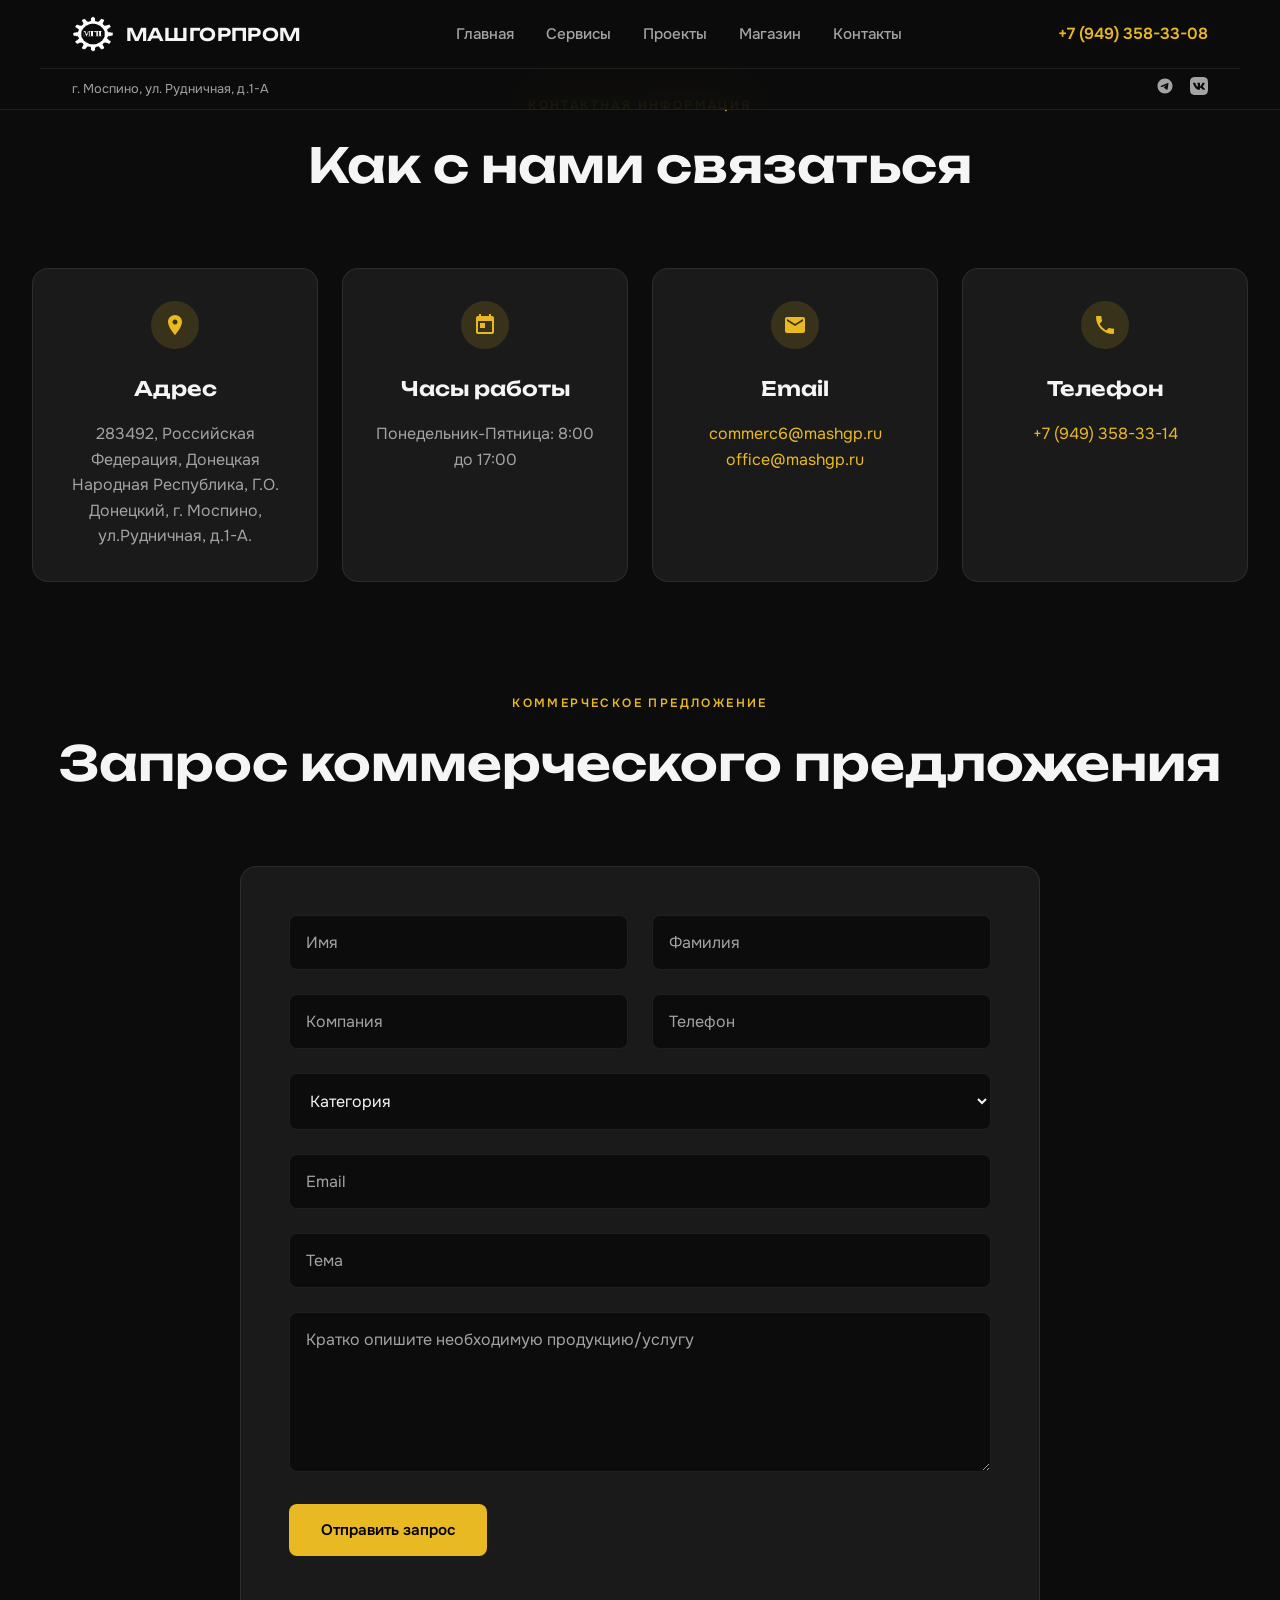
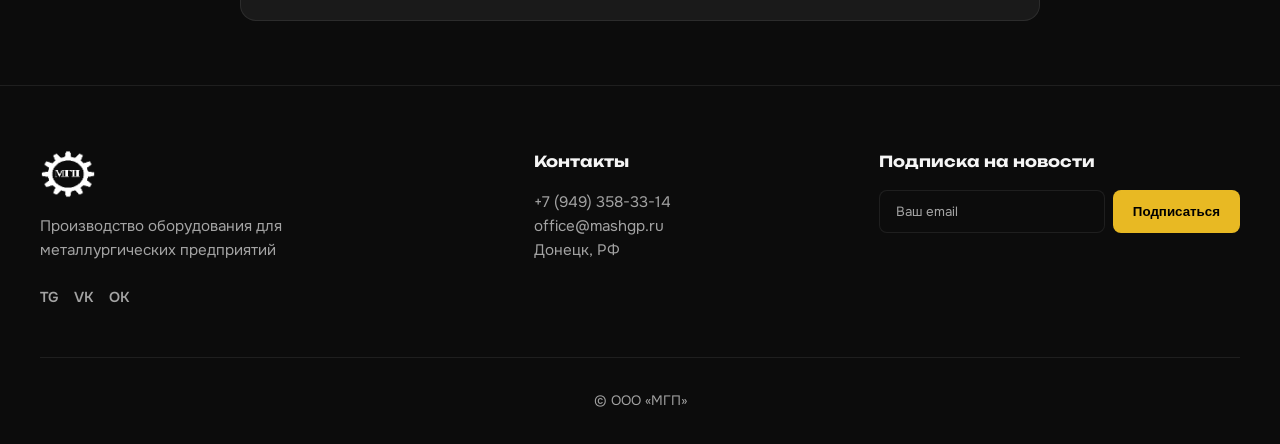
==== commit b4c0c5df: "redesighn" ====
--- a/contact-style-2.html
+++ b/contact-style-2.html
@@ -1,443 +1,266 @@
 <!DOCTYPE html>
-<html lang="en">
-
-  
-<!-- contact-style-248:23  -->
+<html lang="ru">
 <head>
-    <!-- Required meta tags -->
-    <meta charset="utf-8">
-    <meta name="description" content="" />
-    <meta name="keywords" 
-    content="creative, portfolio, agency, template, theme, designed, html5, html, css3, responsive, onepage" />
-    <meta name="author" content="Set Private Limited" />
-    <meta name="viewport" content="width=device-width, initial-scale=1, shrink-to-fit=no">
-
-    <!--[if IE]><meta http-equiv='X-UA-Compatible' content='IE=edge,chrome=1'><![endif]-->
-    <title>Контакты — Машгорпром</title>
-
-
-    <!------------------------------------------
-      Main CSS File
-    <------------------------------------------>
-
-    <!-- Bootstrap CSS -->
-    <link rel="stylesheet" href="css/bootstrap.min.css">
-    <link rel="stylesheet" href="https://cdnjs.cloudflare.com/ajax/libs/font-awesome/4.7.0/css/font-awesome.min.css">
-    <link rel="stylesheet" href="https://cdnjs.cloudflare.com/ajax/libs/font-awesome/6.2.0/css/all.css"></link>
-
-    <link rel="stylesheet" href="css/menu.css">
-    <link rel="stylesheet" href="css/custom-animation.css">
-    <!-- Style CSS -->
-    <link rel="stylesheet" href="css/style.css">
-    <!-- Responsive CSS -->
-    <link rel="stylesheet" href="css/responsive.css">
-    
-
-    <!-- Favicon -->
-    <link href="images/favicon.png" rel="shortcut icon" type="image/png">
-
+  <meta charset="utf-8">
+  <meta name="viewport" content="width=device-width, initial-scale=1">
+  <title>Контакты — МАШГОРПРОМ</title>
+  <meta name="description" content="Контакты ООО Машгорпром — производство нестандартного оборудования для коксохимической и металлургической отраслей. 70+ лет на рынке.">
+  <link rel="icon" href="images/favicon.png" type="image/png">
+
+  <link rel="preconnect" href="https://fonts.googleapis.com">
+  <link rel="preconnect" href="https://fonts.gstatic.com" crossorigin>
+  <link href="https://fonts.googleapis.com/css2?family=Unbounded:wght@400;500;600;700&family=Onest:wght@400;500;600;700&display=swap" rel="stylesheet">
+
+  <link rel="stylesheet" href="css/home.css">
 </head>
 
 <body>
-
-    <div class="preloader"></div>
-
-    <!-- Start Page Wrapper  -->
-    <div class="page-wrapper">
-
-  <!-- Header Section Start -->
-        <header class="header header-style-1 clearfix">
-            <div class="top-bar">
-                <div class="container">
-                    <div class="row">
-                        <div class="col-lg-10">
-                            <div class="contact-info">
-                                <ul>
-                                    <li>
-                                        <i class="flaticon-flash" style="color: white;"></i> 
-                                        283492, Российская Федерация, Донецкая Народная Республика, Г.О. Донецкий, г. Моспино, ул.Рудничная, д.1-А.
-                                    </li>
-                                </ul>
-                            </div>
-                        </div>
-                        <div class="col-lg-2">
-                            <div class="social-icons">
-                                <ul>
-                                    <li><a href="#"><i class="fa fa-telegram"></i></a></li>
-                                    <li><a href="#"><i class="fa fa-odnoklassniki"></i></a></li>
-                                    <li><a href="#"><i class="fa fa-vk"></i></a></li>
-                                </ul>
-                            </div>
-                        </div>
-                    </div>
-                </div>
-            </div>
-
-            <div class="menu-style menu-style-1 bg-transparent clearfix">
-                <!-- main-navigation start -->
-                <div class="main-navigation main-mega-menu animated">
-                    <nav class="navbar navbar-expand-lg navbar-dark">
-                        <div class="container">
-                            <!-- header dropdown buttons end-->
-                            <a class="navbar-brand" href="index.html">
-                                <img id="logo_img" src="images/embl.png" alt="" class="mr-3">МАШГОРПРОМ
-                            </a> 
-                            <button class="navbar-toggler" type="button" data-toggle="collapse" data-target="#navbar-collapse-1" aria-controls="navbar-collapse-1" aria-expanded="false" aria-label="Toggle navigation">
-                                <span class="navbar-toggler-icon"></span>
-                            </button>
-
-                            <div class="collapse navbar-collapse" id="navbar-collapse-1">
-
-                                <!-- main-menu -->
-                                <ul class="navbar-nav ml-xl-auto">
-
-                                    <!-- mega-menu end -->
-                                    <li class="nav-item dropdown">
-                                        <a href="index.html" class="nav-link">Главная</a>
-                                    </li>
-                                    <!-- mega-menu start -->
-
-                                    <!-- mega-menu end -->
-                                    <li class="nav-item dropdown">
-                                        <a href="services.html" class="nav-link">Сервисы</a>
-                                    </li>
-                                    <!-- mega-menu start -->
-
-                                    <!-- mega-menu end -->
-                                    <li class="nav-item dropdown">
-                                        <a href="projects.html" class="nav-link">Проекты</a>
-                                    </li>
-                                    <!-- mega-menu start -->
-
-                                    <!-- mega-menu end -->
-                                    <li class="nav-item dropdown">
-                                        <a href="shop.html" class="nav-link">Магазин</a>
-                                    </li>
-                                    <!-- mega-menu start -->
-
-
-                                    <!-- mega-menu end -->
-                                    <li class="nav-item dropdown">
-                                        <a href="contact-style-2.html" class="nav-link">Контакты</a>
-                                    </li>
-                                    <!-- mega-menu start -->
-
-                                </ul>
-
-                                <!-- header dropdown buttons -->
-                                <div class="dropdown-buttons">
-                                    <div class="btn-group menu-search-box">
-                                        <button type="button" class="btn dropdown-toggle" id="header-drop-3" data-toggle="dropdown" aria-haspopup="true" aria-expanded="false"><i class="fa fa-search"></i></button>
-                                        <ul class="dropdown-menu dropdown-menu-right dropdown-animation" aria-labelledby="header-drop-3">
-                                            <li>
-                                                <form role="search" class="search-box">
-                                                    <div class="form-group">
-                                                        <input type="text" class="form-control" placeholder="Поиск">
-                                                        <i class="fa fa-search form-control-feedback"></i>
-                                                    </div>
-                                                </form>
-                                            </li>
-                                        </ul>
-                                    </div>
-                                    
-                                    
-                                </div>
-                                <!-- main-menu end -->
-
-                            </div>
-                        </div>
-                    </nav>
-                </div>
-                <!-- main-navigation end -->
-            </div>
-        </header>
-        <!-- Header Section End -->
-
-    <!-- Inner Section Start -->
-        <section class="inner-area parallax-bg" data-background="images/bg/px-1.jpg" data-type="parallax" data-speed="3">
-        <div class="container">
-            <div class="section-content">
-            <div class="row">
-                <div class="col-12">
-                <h4>Контакты</h4>
-                </div>
-            </div>
-            </div>
-        </div>
-        </section>
-    <!-- Inner Section End -->
-
-
-    <section class="contact-details pb-0">
-        <div class="container">
-            <div class="row">
-                <div class="col-lg-4">
-                    <div class="service-item style-1 border-1px">
-                        <div class="service-icon">
-                            <i class="fa-solid fa-location-pin"></i>
-                        </div>
-                        <div class="content">
-                            <h5><a href="#">адрес</a></h5>
-                            <p> 283492, <br>Моспино, ул.Рудничная, д.1-А.</p>
-                        </div>
-                    </div>
-                </div>
-                <div class="col-lg-4">
-                    <div class="service-item style-1 border-1px">
-                        <div class="">
-                            <i class="fa-solid fa-business-time"></i>
-                        </div>
-                        <div class="content">
-                            <h5><a href="#">часы работы</a></h5>
-                            <p>Понедельник-Пятница: 8:00 до 17:00</p>
-                        </div>
-                    </div>
-                </div>
-                <div class="col-lg-4">
-                    <div class="service-item style-1 border-1px">
-                            <div class="">
-                                <i class="fa-solid fa-envelope"></i>
-                            </div>
-                            <div class="content">
-                                <h5><a href="#">Email</a></h5>
-                                <p><a href="mailto:commerc6@mashgp.ru">commerc6@mashgp.ru</a> <br> <a href="mailto:office@mashgp.ru">office@mashgp.ru</a></p>
-                            </div>
-                        </div>
-                </div>
-            </div>
-        </div>
+  <div class="preload" aria-hidden="true"></div>
+
+  <header class="site-header">
+    <div class="header-inner">
+      <a href="index.html" class="logo">
+        <img src="images/embl.png" alt="">
+        <span>МАШГОРПРОМ</span>
+      </a>
+      <nav class="nav">
+        <a href="index.html">Главная</a>
+        <a href="services.html">Сервисы</a>
+        <a href="projects.html">Проекты</a>
+        <a href="shop.html">Магазин</a>
+        <a href="contact-style-2.html" class="active">Контакты</a>
+      </nav>
+      <a href="tel:+79493583308" class="header-phone">+7 (949) 358-33-08</a>
+      <button class="nav-toggle" aria-label="Меню" type="button">
+        <span></span><span></span><span></span>
+      </button>
+    </div>
+    <div class="header-bar">
+      <span>г. Моспино, ул. Рудничная, д.1-А</span>
+      <div class="header-social">
+        <a href="#" aria-label="Telegram"><svg viewBox="0 0 24 24" width="18" height="18"><path fill="currentColor" d="M12 2C6.48 2 2 6.48 2 12s4.48 10 10 10 10-4.48 10-10S17.52 2 12 2zm4.64 6.8c-.15 1.58-.8 5.42-1.13 7.19-.14.75-.42 1-.68 1.03-.58.05-1.02-.38-1.58-.75-.88-.58-1.38-.94-2.23-1.5-.99-.65-.35-1.01.22-1.59.15-.15 2.71-2.48 2.76-2.69a.2.2 0 00-.05-.18c-.06-.05-.14-.03-.21-.02-.09.02-1.49.95-4.22 2.79-.4.27-.76.41-1.08.4-.36-.01-1.04-.2-1.55-.37-.63-.2-1.12-.31-1.08-.66.02-.18.27-.36.74-.55 2.92-1.27 4.86-2.11 5.83-2.51 2.78-1.16 3.35-1.36 3.73-1.36.08 0 .27.02.39.12.1.08.13.19.14.27-.01.06.01.24 0 .38z"/></svg></a>
+        <a href="#" aria-label="VK"><svg viewBox="0 0 24 24" width="18" height="18"><path fill="currentColor" d="M15.684 0H8.316C1.592 0 0 1.592 0 8.316v7.368C0 22.408 1.592 24 8.316 24h7.368C22.408 24 24 22.408 24 15.684V8.316C24 1.592 22.408 0 15.684 0zm3.692 17.123h-1.744c-.66 0-.862-.525-2.049-1.727-1.033-1-1.49-1.135-1.744-1.135-.356 0-.458.102-.458.593v1.575c0 .424-.135.678-1.253.678-1.846 0-3.896-1.118-5.335-3.202C4.624 10.857 4.03 8.57 4.03 8.096c0-.254.102-.491.593-.491h1.744c.44 0 .61.203.78.677.863 2.49 2.303 4.675 2.896 4.675.22 0 .322-.102.322-.66V9.721c-.068-1.186-.695-1.287-.695-1.71 0-.203.17-.407.44-.407h2.744c.373 0 .508.203.508.643v3.473c0 .372.17.508.271.508.22 0 .407-.136.813-.542 1.254-1.406 2.151-3.574 2.151-3.574.119-.254.322-.491.762-.491h1.744c.525 0 .644.27.525.643-.22 1.017-2.354 4.031-2.354 4.031-.186.305-.254.44 0 .78.186.254.796.779 1.203 1.253.745.847 1.32 1.558 1.473 2.049.17.49-.085.744-.576.744z"/></svg></a>
+      </div>
+    </div>
+  </header>
+
+  <main>
+    <section class="contact-info">
+      <div class="container">
+        <div class="section-head">
+          <span class="section-label">Контактная информация</span>
+          <h2>Как с нами связаться</h2>
+        </div>
+      </div>
+      <div class="contact-grid">
+        <div class="contact-card">
+          <div class="contact-icon">
+            <svg viewBox="0 0 24 24" width="24" height="24"><path fill="currentColor" d="M12 2C8.13 2 5 5.13 5 9c0 5.25 7 13 7 13s7-7.75 7-13c0-3.87-3.13-7-7-7zm0 9.5c-1.38 0-2.5-1.12-2.5-2.5s1.12-2.5 2.5-2.5 2.5 1.12 2.5 2.5-1.12 2.5-2.5 2.5z"/></svg>
+          </div>
+          <h3>Адрес</h3>
+          <p>283492, Российская Федерация, Донецкая Народная Республика, Г.О. Донецкий, г. Моспино, ул.Рудничная, д.1-А.</p>
+        </div>
+        <div class="contact-card">
+          <div class="contact-icon">
+            <svg viewBox="0 0 24 24" width="24" height="24"><path fill="currentColor" d="M19 3h-1V1h-2v2H8V1H6v2H5c-1.11 0-1.99.9-1.99 2L3 19c0 1.1.89 2 2 2h14c1.1 0 2-.9 2-2V5c0-1.1-.9-2-2-2zm0 16H5V8h14v11zM7 10h5v5H7z"/></svg>
+          </div>
+          <h3>Часы работы</h3>
+          <p>Понедельник-Пятница: 8:00 до 17:00</p>
+        </div>
+        <div class="contact-card">
+          <div class="contact-icon">
+            <svg viewBox="0 0 24 24" width="24" height="24"><path fill="currentColor" d="M20 4H4c-1.1 0-1.99.9-1.99 2L2 18c0 1.1.9 2 2 2h16c1.1 0 2-.9 2-2V6c0-1.1-.9-2-2-2zm0 4l-8 5-8-5V6l8 5 8-5v2z"/></svg>
+          </div>
+          <h3>Email</h3>
+          <p><a href="mailto:commerc6@mashgp.ru">commerc6@mashgp.ru</a></p>
+          <p><a href="mailto:office@mashgp.ru">office@mashgp.ru</a></p>
+        </div>
+        <div class="contact-card">
+          <div class="contact-icon">
+            <svg viewBox="0 0 24 24" width="24" height="24"><path fill="currentColor" d="M6.62 10.79c1.44 2.83 3.76 5.14 6.59 6.59l2.2-2.2c.27-.27.67-.36 1.02-.24 1.12.37 2.33.57 3.57.57.55 0 1 .45 1 1V20c0 .55-.45 1-1 1-9.39 0-17-7.61-17-17 0-.55.45-1 1-1h3.5c.55 0 1 .45 1 1 0 1.25.2 2.45.57 3.57.11.35.03.74-.25 1.02l-2.2 2.2z"/></svg>
+          </div>
+          <h3>Телефон</h3>
+          <p><a href="tel:+79493583314">+7 (949) 358-33-14</a></p>
+        </div>
+      </div>
     </section>
 
-    <section id="rfq" class="contact-details pb-60">
-        <div class="container">
-            <div class="section-content">
-                <div class="row">
-                    <div class="col-12 col-sm-12 col-md-12 col-lg-12">
-                        <h3 class="title">запрос <span>коммерческого предложения</span></h3>
-                        <form id="ajax-contact" method="post" action="#">
-                            <div class="form-row">
-                                <div class="form-group col-md-6">
-                                    <input type="text" name="f_name" id="f_name" class="form-control" placeholder="Имя" required>
-                                </div>
-                                <div class="form-group col-md-6">
-                                    <input type="text" name="l_name" id="l_name" class="form-control" placeholder="Фамилия" required>
-                                </div>
-                                <div class="form-group col-md-6">
-                                    <input type="text" name="company" id="company" class="form-control" placeholder="Компания" required>
-                                </div>
-                                <div class="form-group col-md-6">
-                                    <input type="text" name="phone" id="phone" class="form-control" placeholder="Телефон" required>
-                                </div>
-                                <div class="form-group col-md-12">
-                                    <select name="category" id="category" class="form-control" required>
-                                        <option value="">Категория</option>
-                                        <option value="koks">Коксохимическое оборудование</option>
-                                        <option value="gas">Газоочистка и трубопроводы</option>
-                                        <option value="thermal">Теплоэнергетическое оборудование</option>
-                                        <option value="metal">Металлоконструкции</option>
-                                        <option value="service">Ремкомплект и сервис</option>
-                                    </select>
-                                </div>
-                                <div class="form-group col-md-12">
-                                    <input type="email" name="email" id="email" class="form-control" placeholder="Email"  required>
-                                </div>
-                                <div class="form-group col-md-12">
-                                    <input type="text" name="subject" class="form-control" placeholder="тема" id="subject" required>
-                                </div>
-                                <div class="form-group col-md-12">
-                                    <div class="contact-textarea">
-                                        <textarea class="form-control" rows="6" placeholder="Кратко опишите необходимую продукцию/услугу" id="message" name="message" required></textarea>
-                                        <button class="btn btn-theme mt-4" type="submit" value="Submit Form">Отправить запрос</button>
-                                    </div>
-                                </div>
-                                <div id="form-messages"></div>
-                            </div>
-                        </form>
-                    </div>
-                </div>
-            </div>
-        </div>
+    <section id="rfq" class="contact-form">
+      <div class="container">
+        <div class="section-head">
+          <span class="section-label">Коммерческое предложение</span>
+          <h2>Запрос коммерческого предложения</h2>
+        </div>
+        <div class="form-container">
+          <form id="ajax-contact" method="post" action="#">
+            <div class="form-row">
+              <div class="form-group">
+                <input type="text" name="f_name" id="f_name" placeholder="Имя" required>
+              </div>
+              <div class="form-group">
+                <input type="text" name="l_name" id="l_name" placeholder="Фамилия" required>
+              </div>
+            </div>
+            <div class="form-row">
+              <div class="form-group">
+                <input type="text" name="company" id="company" placeholder="Компания" required>
+              </div>
+              <div class="form-group">
+                <input type="text" name="phone" id="phone" placeholder="Телефон" required>
+              </div>
+            </div>
+            <div class="form-group">
+              <select name="category" id="category" required>
+                <option value="">Категория</option>
+                <option value="koks">Коксохимическое оборудование</option>
+                <option value="gas">Газоочистка и трубопроводы</option>
+                <option value="thermal">Теплоэнергетическое оборудование</option>
+                <option value="metal">Металлоконструкции</option>
+                <option value="service">Ремкомплект и сервис</option>
+              </select>
+            </div>
+            <div class="form-group">
+              <input type="email" name="email" id="email" placeholder="Email" required>
+            </div>
+            <div class="form-group">
+              <input type="text" name="subject" id="subject" placeholder="Тема" required>
+            </div>
+            <div class="form-group">
+              <textarea rows="6" placeholder="Кратко опишите необходимую продукцию/услугу" id="message" name="message" required></textarea>
+            </div>
+            <button type="submit" class="btn btn-primary">Отправить запрос</button>
+            <div id="form-messages"></div>
+          </form>
+        </div>
+      </div>
     </section>
-
-      <!-- Footer Style Seven Start -->
-        <footer class="bg-faded pt-40 pb-40 bg-theme-color-2" aria-labelledby="footer-heading">
-          <div class="container">
-            <div class="section-content d-flex" id="footer-heading">
-              <div class="row">
-                <div class="col-md-4 col-sm-12">
-                    <div class="footer-item footer-widget-one">
-                      <img class="footer-logo mb-25" src="images/embl.png" alt="Логотип">
-                        <p>Производство оборудования для металлургических предприятий</p>
-                          <hr>
-                          <ul class="social-icon bg-transparent bordered-theme">
-                            <li><a href="#"><i class="fa fa-telegram" aria-hidden="true"></i></a></li>
-                            <li><a href="#"><i class="fa fa-odnoklassniki" aria-hidden="true"></i></a></li>
-                            <li><a href="#"><i class="fa fa-vk" aria-hidden="true"></i></a></li>
-                          </ul>
-                    </div>
-                </div>
-
-                <div class="col-md-4 col-sm-12">
-                  <div class="footer-item">
-                    <div class="footer-title">
-                      <h4>Наши <span>контакты</span></h4>
-                    </div>
-                    <ul class="footer-list footer-contact mb-10">
-                      <li><i class="fa fa-phone"></i> +7(949) 358-33-14</li>
-                      <li><i class="fa fa-envelope"></i> <a href="mailto:info@cocsohim_oborudovanie.com">office@mashgp.ru</a></li>
-                      <li><i class="fa fa-map-marker"></i> Донецк, РФ</li>
-                    </ul>
-                  </div>
-                </div>
-                <div class="col-md-4 col-sm-12">
-                      <div class="footer-item">
-                        <div class="footer-title">
-                            <h4>Подписка на <span>новости</span></h4>
-                        </div>
-                        <div class="input-group subscribe-style-two">
-                          <input type="email" class="form-control input-subscribe" placeholder="Ваш email">
-                          <span class="input-group-btn">
-                            <button class="btn btn-subscribe" type="button">Подписаться</button>
-                          </span>
-                        </div>
-                      </div>
-  
-                    </div>
-                  </div>
-              </div>
-            </div>
-          </div>
-        </footer>
-        <section class="footer-copy-right bg-theme-color-2 text-white p-0" aria-label="Правовая информация">
-          <div class="container">
-            <div class="row">
-              <div class="col-12 text-center">
-                <p>ООО "МГП"</p>
-              </div>
-            </div>
-          </div>
-        </section>
-        <!-- Footer Style Seven End -->
-      
-    </div>
-    <!-- End Page Wrapper  -->
-
-    <a href="#" class="scrollup"><i class="flaticon-long-arrow-pointing-up" aria-hidden="true"></i></a>
-
-
-      <!------------------------------------------
-        Main JavaScript
-      <------------------------------------------>
-      <script src="js/jquery-3.2.1.min.js"></script>
-      <script src="js/popper.min.js"></script>
-      <script src="js/bootstrap.min.js"></script>
-
-      <!-- Optional JavaScript -->
-      <script src="js/bootstrap-dropdownhover.min.js"></script>
-      <script src="js/bootstrap-slider.js"></script>
-      <script src="js/jquery.flexslider-min.js"></script>
-      <script src="js/slick.min.js"></script>
-      <script src="js/owl.carousel.min.js"></script>
-      <script src="js/css3-animate-it.js"></script>
-      <script src="js/magnific-popup.min.js"></script>
-      <script src="js/jquery.fancybox.js"></script>
-      <script src="js/player-min.js"></script>
-
-      <!-- Custom JavaScript -->
-      <script src="js/script.js"></script>
-      <script>
-        (function(){
-          function getParam(name) {
-            const params = new URLSearchParams(window.location.search);
-            return params.get(name);
+  </main>
+
+      <footer class="site-footer">
+    <div class="footer-inner">
+      <div class="footer-brand">
+        <img src="images/embl.png" alt="" class="footer-logo">
+        <p>Производство оборудования для металлургических предприятий</p>
+        <div class="footer-social">
+          <a href="#" aria-label="Telegram">TG</a>
+          <a href="#" aria-label="VK">VK</a>
+          <a href="#" aria-label="Одноклассники">OK</a>
+        </div>
+      </div>
+      <div class="footer-contacts">
+        <h4>Контакты</h4>
+        <p><a href="tel:+79493583314">+7 (949) 358-33-14</a></p>
+        <p><a href="mailto:office@mashgp.ru">office@mashgp.ru</a></p>
+        <p>Донецк, РФ</p>
+      </div>
+      <div class="footer-newsletter">
+        <h4>Подписка на новости</h4>
+        <form class="newsletter-form">
+          <input type="email" placeholder="Ваш email" required>
+          <button type="submit">Подписаться</button>
+        </form>
+      </div>
+    </div>
+    <div class="footer-bottom">
+      <p>© ООО «МГП»</p>
+    </div>
+  </footer>
+
+  <a href="#" class="scroll-top" aria-label="Наверх">
+    <svg viewBox="0 0 24 24" width="24" height="24"><path fill="currentColor" d="M7.41 15.41L12 10.83l4.59 4.58L18 14l-6-6-6 6z"/></svg>
+  </a>
+
+  <script src="https://cdn.jsdelivr.net/npm/swiper@11/swiper-bundle.min.js"></script>
+  <script src="js/home.js"></script>
+  <script>
+    (function(){
+      function getParam(name) {
+        const params = new URLSearchParams(window.location.search);
+        return params.get(name);
+      }
+      const subject = getParam('subject');
+      const category = getParam('category');
+      if (subject) {
+        var s = document.getElementById('subject');
+        if (s) s.value = subject;
+      }
+      if (category) {
+        var c = document.getElementById('category');
+        if (c) { c.value = category; }
+      }
+      var cSel = document.getElementById('category');
+      if (cSel) {
+        function updatePlaceholder(){
+          if (!cSel.value) { cSel.classList.add('placeholder'); } else { cSel.classList.remove('placeholder'); }
+        }
+        updatePlaceholder();
+        cSel.addEventListener('change', updatePlaceholder);
+      }
+      if (location.hash === '#rfq') {
+        setTimeout(function(){ document.getElementById('rfq').scrollIntoView({behavior:'smooth'}); }, 50);
+      }
+      var form = document.getElementById('ajax-contact');
+      if (form) {
+        form.addEventListener('submit', function(e){
+          e.preventDefault();
+          var messages = document.getElementById('form-messages');
+          function setError(el, msg){
+            if (!el) return;
+            el.classList.add('is-invalid');
+            var holder = el.parentElement;
+            var ex = holder.querySelector('.error-text');
+            if (!ex) { ex = document.createElement('small'); ex.className = 'error-text'; holder.appendChild(ex); }
+            ex.textContent = msg;
           }
-          const subject = getParam('subject');
-          const category = getParam('category');
-          if (subject) {
-            var s = document.getElementById('subject');
-            if (s) s.value = subject;
+          function clearError(el){
+            if (!el) return;
+            el.classList.remove('is-invalid');
+            var holder = el.parentElement;
+            var ex = holder.querySelector('.error-text');
+            if (ex) ex.textContent = '';
           }
-          if (category) {
-            var c = document.getElementById('category');
-            if (c) { c.value = category; }
+          var f = {
+            fname: document.getElementById('f_name'),
+            lname: document.getElementById('l_name'),
+            company: document.getElementById('company'),
+            phone: document.getElementById('phone'),
+            email: document.getElementById('email'),
+            subject: document.getElementById('subject'),
+            category: document.getElementById('category'),
+            message: document.getElementById('message')
+          };
+          var ok = true;
+          Object.keys(f).forEach(function(k){ clearError(f[k]); });
+          function req(el, label){ if(!el.value.trim()){ setError(el, 'Заполните поле: '+label); ok=false; } }
+          req(f.fname, 'Имя');
+          req(f.lname, 'Фамилия');
+          req(f.company, 'Компания');
+          req(f.phone, 'Телефон');
+          req(f.email, 'Email');
+          req(f.subject, 'Тема');
+          req(f.message, 'Сообщение');
+          if(!f.category.value){ setError(f.category, 'Выберите категорию'); ok=false; }
+          var emailRe = /^[^\s@]+@[^\s@]+\.[^\s@]+$/;
+          if (f.email.value && !emailRe.test(f.email.value)) { setError(f.email, 'Неверный формат email'); ok=false; }
+          var digits = f.phone.value.replace(/\D/g,'');
+          if (digits.length < 6) { setError(f.phone, 'Укажите корректный телефон'); ok=false; }
+          if (!messages) { messages = document.createElement('div'); messages.id = 'form-messages'; form.appendChild(messages); }
+          if (ok){
+            messages.innerText = 'Спасибо! Ваш запрос отправлен.';
+            messages.style.color = '#2b2f33';
+            messages.style.fontWeight = '600';
+            messages.style.marginTop = '12px';
+            form.reset();
+            updatePlaceholder();
+          } else {
+            messages.innerText = 'Проверьте заполнение формы.';
+            messages.style.color = '#d93025';
+            messages.style.fontWeight = '600';
+            messages.style.marginTop = '12px';
           }
-          var cSel = document.getElementById('category');
-          if (cSel) {
-            function updatePlaceholder(){
-              if (!cSel.value) { cSel.classList.add('placeholder'); } else { cSel.classList.remove('placeholder'); }
-            }
-            updatePlaceholder();
-            cSel.addEventListener('change', updatePlaceholder);
-          }
-          if (location.hash === '#rfq') {
-            setTimeout(function(){ document.getElementById('rfq').scrollIntoView({behavior:'smooth'}); }, 50);
-          }
-          var form = document.getElementById('ajax-contact');
-          if (form) {
-            form.addEventListener('submit', function(e){
-              e.preventDefault();
-              var messages = document.getElementById('form-messages');
-              function setError(el, msg){
-                if (!el) return;
-                el.classList.add('is-invalid');
-                var holder = el.parentElement;
-                var ex = holder.querySelector('.error-text');
-                if (!ex) { ex = document.createElement('small'); ex.className = 'error-text'; holder.appendChild(ex); }
-                ex.textContent = msg;
-              }
-              function clearError(el){
-                if (!el) return;
-                el.classList.remove('is-invalid');
-                var holder = el.parentElement;
-                var ex = holder.querySelector('.error-text');
-                if (ex) ex.textContent = '';
-              }
-              var f = {
-                fname: document.getElementById('f_name'),
-                lname: document.getElementById('l_name'),
-                company: document.getElementById('company'),
-                phone: document.getElementById('phone'),
-                email: document.getElementById('email'),
-                subject: document.getElementById('subject'),
-                category: document.getElementById('category'),
-                message: document.getElementById('message')
-              };
-              var ok = true;
-              Object.keys(f).forEach(function(k){ clearError(f[k]); });
-              function req(el, label){ if(!el.value.trim()){ setError(el, 'Заполните поле: '+label); ok=false; } }
-              req(f.fname, 'Имя');
-              req(f.lname, 'Фамилия');
-              req(f.company, 'Компания');
-              req(f.phone, 'Телефон');
-              req(f.email, 'Email');
-              req(f.subject, 'Тема');
-              req(f.message, 'Сообщение');
-              if(!f.category.value){ setError(f.category, 'Выберите категорию'); ok=false; }
-              var emailRe = /^[^\s@]+@[^\s@]+\.[^\s@]+$/;
-              if (f.email.value && !emailRe.test(f.email.value)) { setError(f.email, 'Неверный формат email'); ok=false; }
-              var digits = f.phone.value.replace(/\D/g,'');
-              if (digits.length < 6) { setError(f.phone, 'Укажите корректный телефон'); ok=false; }
-              if (!messages) { messages = document.createElement('div'); messages.id = 'form-messages'; form.appendChild(messages); }
-              if (ok){
-                messages.innerText = 'Спасибо! Ваш запрос отправлен.';
-                messages.style.color = '#2b2f33';
-                messages.style.fontWeight = '600';
-                messages.style.marginTop = '12px';
-                form.reset();
-                updatePlaceholder();
-              } else {
-                messages.innerText = 'Проверьте заполнение формы.';
-                messages.style.color = '#d93025';
-                messages.style.fontWeight = '600';
-                messages.style.marginTop = '12px';
-              }
-            });
-          }
-        })();
-      </script>
-
+        });
+      }
+    })();
+  </script>
 </body>
-
-
-<!-- contact-style-248:23  -->
 </html>
--- a/css/home.css
+++ b/css/home.css
@@ -0,0 +1,1835 @@
+/* МАШГОРПРОМ — Дизайн с нуля */
+
+:root {
+  --bg: #0c0c0c;
+  --bg-elevated: #141414;
+  --bg-card: #1a1a1a;
+  --text: #f5f5f5;
+  --text-muted: #a3a3a3;
+  --accent: #e8b923;
+  --accent-dim: rgba(232, 185, 35, 0.15);
+  --border: rgba(255, 255, 255, 0.08);
+  --font-display: 'Unbounded', sans-serif;
+  --font-body: 'Onest', system-ui, sans-serif;
+  --radius: 8px;
+  --radius-lg: 16px;
+  --transition: 0.25s ease;
+  --container: min(1200px, 94vw);
+}
+
+*,
+*::before,
+*::after {
+  box-sizing: border-box;
+  margin: 0;
+  padding: 0;
+}
+
+html {
+  scroll-behavior: smooth;
+}
+
+body {
+  font-family: var(--font-body);
+  font-size: 16px;
+  line-height: 1.6;
+  color: var(--text-muted);
+  background: var(--bg);
+  overflow-x: hidden;
+}
+
+img {
+  max-width: 100%;
+  height: auto;
+  display: block;
+}
+
+a {
+  color: inherit;
+  text-decoration: none;
+  transition: color var(--transition);
+}
+
+a:hover {
+  color: var(--accent);
+}
+
+ul {
+  list-style: none;
+}
+
+/* Preload */
+.preload {
+  position: fixed;
+  inset: 0;
+  background: var(--bg);
+  z-index: 9999;
+  display: flex;
+  align-items: center;
+  justify-content: center;
+  transition: opacity 0.5s, visibility 0.5s;
+}
+
+.preload.hidden {
+  opacity: 0;
+  visibility: hidden;
+  pointer-events: none;
+}
+
+.preload::after {
+  content: '';
+  width: 40px;
+  height: 40px;
+  border: 3px solid var(--border);
+  border-top-color: var(--accent);
+  border-radius: 50%;
+  animation: spin 0.8s linear infinite;
+}
+
+@keyframes spin {
+  to {
+    transform: rotate(360deg);
+  }
+}
+
+/* Header */
+.site-header {
+  position: fixed;
+  top: 0;
+  left: 0;
+  right: 0;
+  z-index: 1000;
+  background: rgba(12, 12, 12, 0.85);
+  backdrop-filter: blur(20px);
+  border-bottom: 1px solid var(--border);
+  transition: background var(--transition);
+}
+
+.site-header.scrolled {
+  background: rgba(12, 12, 12, 0.95);
+}
+
+.header-inner {
+  max-width: var(--container);
+  margin: 0 auto;
+  padding: 1rem 2rem;
+  display: flex;
+  align-items: center;
+  justify-content: space-between;
+  gap: 2rem;
+}
+
+.logo {
+  display: flex;
+  align-items: center;
+  gap: 0.75rem;
+  font-family: var(--font-display);
+  font-weight: 600;
+  font-size: 1.1rem;
+  color: var(--text);
+  letter-spacing: 0.02em;
+}
+
+.logo img {
+  height: 36px;
+  width: auto;
+}
+
+.nav {
+  display: flex;
+  gap: 2rem;
+}
+
+.nav a {
+  font-size: 0.95rem;
+  font-weight: 500;
+  color: var(--text-muted);
+}
+
+.nav a:hover {
+  color: var(--accent);
+}
+
+.header-phone {
+  font-weight: 600;
+  color: var(--accent);
+}
+
+.header-phone:hover {
+  color: var(--text);
+}
+
+.nav-toggle {
+  display: none;
+  flex-direction: column;
+  gap: 6px;
+  background: none;
+  border: none;
+  cursor: pointer;
+  padding: 8px;
+}
+
+.nav-toggle span {
+  width: 24px;
+  height: 2px;
+  background: var(--text);
+}
+
+.header-bar {
+  max-width: var(--container);
+  margin: 0 auto;
+  padding: 0.5rem 2rem;
+  display: flex;
+  justify-content: space-between;
+  align-items: center;
+  font-size: 0.8rem;
+  color: var(--text-muted);
+  border-top: 1px solid var(--border);
+}
+
+.header-social {
+  display: flex;
+  gap: 1rem;
+}
+
+.header-social a {
+  color: var(--text-muted);
+}
+
+.header-social a:hover {
+  color: var(--accent);
+}
+
+/* Hero */
+.hero {
+  min-height: 100vh;
+  position: relative;
+}
+
+.hero-slider {
+  height: 100vh;
+}
+
+.hero .swiper-slide {
+  background-size: cover;
+  background-position: center;
+  position: relative;
+}
+
+.hero .swiper-slide::after {
+  content: '';
+  position: absolute;
+  inset: 0;
+  background: linear-gradient(105deg, rgba(12, 12, 12, 0.95) 0%, rgba(12, 12, 12, 0.7) 35%, rgba(12, 12, 12, 0.3) 55%, transparent 70%);
+  pointer-events: none;
+}
+
+.hero-content {
+    position: absolute;
+    bottom: 30%;
+    left: 7rem;
+    max-width: 1000px;
+    z-index: 2;
+    padding: 1.5rem 0 1rem 1rem;
+    border-left: 3px solid var(--accent);
+}
+.hero-content-single{
+  position: absolute;
+    bottom: 17%;
+    left: 7rem;
+    max-width: 1000px;
+    z-index: 2;
+    padding: 1.5rem 0 1rem 1rem;
+    border-left: 3px solid var(--accent);
+}
+
+.hero-tag {
+  display: inline-block;
+  padding: 0.4rem 1rem;
+  background: var(--accent);
+  color: #000;
+  font-size: 0.8rem;
+  font-weight: 600;
+  letter-spacing: 0.1em;
+  text-transform: uppercase;
+  margin-bottom: 1.5rem;
+  border-radius: 4px;
+}
+
+.hero h1 {
+  font-family: var(--font-display);
+  font-size: clamp(1.5rem, 3.5vw, 2.25rem);
+  font-weight: 600;
+  line-height: 1.25;
+  color: var(--text);
+  max-width: 600px;
+}
+
+.hero-pagination {
+  bottom: 2rem !important;
+}
+
+.hero-pagination .swiper-pagination-bullet {
+  width: 10px;
+  height: 10px;
+  background: rgba(255, 255, 255, 0.4);
+  opacity: 1;
+  transition: var(--transition);
+}
+
+.hero-pagination .swiper-pagination-bullet-active {
+  background: var(--accent);
+  transform: scale(1.3);
+}
+
+.hero-prev,
+.hero-next {
+  width: 48px !important;
+  height: 48px !important;
+  left: 1.5rem !important;
+  right: auto !important;
+  background: rgba(0, 0, 0, 0.5) !important;
+  border: 1px solid rgba(255, 255, 255, 0.3) !important;
+  border-radius: 50% !important;
+  color: var(--accent) !important;
+  transition: background 0.2s, border-color 0.2s, color 0.2s;
+}
+
+.hero-next {
+  left: auto !important;
+  right: 1.5rem !important;
+}
+
+.hero-prev:hover,
+.hero-next:hover {
+  background: var(--accent) !important;
+  border-color: var(--accent) !important;
+  color: #000 !important;
+}
+
+.hero-prev::after,
+.hero-next::after {
+  font-size: 1rem !important;
+  font-weight: 700 !important;
+}
+
+.hero-scroll {
+  position: absolute;
+  left: 2rem;
+  bottom: 3.5rem;
+  z-index: 2;
+  display: flex;
+  flex-direction: column;
+  align-items: flex-start;
+  gap: 0.5rem;
+  font-size: 0.65rem;
+  text-transform: uppercase;
+  letter-spacing: 0.25em;
+  color: rgba(255, 255, 255, 0.5);
+}
+
+.hero-scroll-line {
+  width: 1px;
+  height: 60px;
+  background: linear-gradient(to bottom, var(--accent), transparent);
+  animation: scrollLine 2s ease-in-out infinite;
+}
+
+@keyframes scrollLine {
+
+  0%,
+  100% {
+    opacity: 0.3;
+    transform: scaleY(0.5);
+  }
+
+  50% {
+    opacity: 1;
+    transform: scaleY(1);
+  }
+}
+
+/* Stats */
+.stats {
+  padding: 3rem 2rem;
+  border-bottom: 1px solid var(--border);
+}
+
+.stats-grid {
+  max-width: var(--container);
+  margin: 0 auto;
+  display: grid;
+  grid-template-columns: repeat(3, 1fr);
+  gap: 2rem;
+  text-align: center;
+}
+
+.stat-num {
+  display: block;
+  font-family: var(--font-display);
+  font-size: 3rem;
+  font-weight: 700;
+  color: var(--accent);
+  line-height: 1.2;
+}
+
+.stat-label {
+  font-size: 0.9rem;
+  color: var(--text-muted);
+}
+
+/* Features */
+.features {
+  padding: 6rem 2rem;
+}
+
+.features-grid {
+  max-width: var(--container);
+  margin: 0 auto;
+  display: grid;
+  grid-template-columns: repeat(3, 1fr);
+  gap: 2rem;
+}
+
+.feature-card {
+  position: relative;
+  border-radius: var(--radius-lg);
+  overflow: hidden;
+  aspect-ratio: 4/3;
+  background: var(--bg-card);
+  border: 1px solid var(--border);
+}
+
+.feature-img {
+  position: absolute;
+  inset: 0;
+}
+
+.feature-img img {
+  width: 100%;
+  height: 100%;
+  object-fit: cover;
+  transition: transform 0.6s ease;
+}
+
+.feature-card:hover .feature-img img {
+  transform: scale(1.08);
+}
+
+.feature-content {
+  position: absolute;
+  bottom: 0;
+  left: 0;
+  right: 0;
+  padding: 2rem;
+  background: linear-gradient(to top, rgba(0, 0, 0, 0.95) 0%, rgba(0, 0, 0, 0.5) 40%, transparent 70%);
+  border-radius: 0 0 var(--radius-lg) var(--radius-lg);
+}
+
+.feature-content h3 {
+  font-family: var(--font-display);
+  font-size: 1.25rem;
+  color: var(--text);
+  margin-bottom: 0.5rem;
+}
+
+.feature-link {
+  font-size: 0.9rem;
+  color: var(--accent);
+  opacity: 0;
+  transform: translateY(5px);
+  transition: var(--transition);
+}
+
+.feature-card:hover .feature-link {
+  opacity: 1;
+  transform: translateY(0);
+}
+
+/* Section */
+.section-label {
+  display: block;
+  font-size: 0.75rem;
+  font-weight: 600;
+  letter-spacing: 0.2em;
+  text-transform: uppercase;
+  color: var(--accent);
+  margin-bottom: 0.75rem;
+}
+
+.section-head {
+  text-align: center;
+  margin-top: 1rem;
+  margin-bottom: 4rem;
+  padding: 0 2rem;
+}
+
+.section-head h2 {
+  font-family: var(--font-display);
+  font-size: clamp(2rem, 4vw, 3rem);
+  font-weight: 600;
+  color: var(--text);
+}
+
+/* About */
+.about {
+  padding: 6rem 2rem;
+  background: var(--bg-elevated);
+}
+
+.about-wrap {
+  max-width: var(--container);
+  margin: 0 auto;
+  display: grid;
+  grid-template-columns: 1.2fr 1fr;
+  gap: 4rem;
+  align-items: center;
+}
+
+.about-text .section-label {
+  margin-bottom: 1rem;
+}
+
+.about-text h2 {
+  font-family: var(--font-display);
+  font-size: clamp(1.75rem, 3vw, 2.25rem);
+  font-weight: 600;
+  color: var(--text);
+  margin-bottom: 1.5rem;
+  line-height: 1.3;
+}
+
+.about-text p {
+  margin-bottom: 1.5rem;
+  line-height: 1.8;
+}
+
+.about-list {
+  margin-bottom: 2rem;
+}
+
+.about-list li {
+  padding: 0.5rem 0;
+  padding-left: 1.5rem;
+  position: relative;
+}
+
+.about-list li::before {
+  content: '';
+  position: absolute;
+  left: 0;
+  top: 50%;
+  transform: translateY(-50%);
+  width: 6px;
+  height: 6px;
+  background: var(--accent);
+  border-radius: 50%;
+}
+
+.about-img {
+  border-radius: var(--radius-lg);
+  overflow: hidden;
+  box-shadow: 0 25px 50px rgba(0, 0, 0, 0.4);
+  border: 2px solid var(--border);
+  aspect-ratio: 16/10;
+}
+
+.about-img img {
+  width: 100%;
+  height: 100%;
+  object-fit: cover;
+}
+
+/* Buttons */
+.btn {
+  display: inline-flex;
+  align-items: center;
+  padding: 1rem 2rem;
+  font-family: var(--font-body);
+  font-size: 0.95rem;
+  font-weight: 600;
+  border-radius: var(--radius);
+  transition: var(--transition);
+  cursor: pointer;
+  border: none;
+}
+
+.btn-primary {
+  background: var(--accent);
+  color: #000;
+}
+
+.btn-primary:hover {
+  background: #f0c840;
+  color: #000;
+  transform: translateY(-2px);
+}
+
+.btn-light {
+  background: #fff;
+  color: #000;
+}
+
+.btn-light:hover {
+  background: #e5e5e5;
+  color: #000;
+  transform: translateY(-2px);
+}
+
+/* Services */
+.services {
+  padding: 6rem 2rem;
+}
+
+.services-bento {
+  max-width: var(--container);
+  margin: 0 auto;
+  display: grid;
+  grid-template-columns: repeat(3, 1fr);
+  grid-auto-rows: 260px;
+  gap: 1.5rem;
+}
+
+.service-tile {
+  position: relative;
+  border-radius: var(--radius-lg);
+  overflow: hidden;
+  min-height: 0;
+  background: var(--bg-card);
+}
+
+.service-tile:nth-child(1),
+.service-tile:nth-child(4) {
+  grid-column: span 2;
+}
+
+.service-tile img {
+  width: 100%;
+  height: 100%;
+  object-fit: cover;
+  transition: transform 0.6s ease;
+}
+
+.service-tile:hover img {
+  transform: scale(1.1);
+}
+
+.service-tile-overlay {
+  position: absolute;
+  inset: 0;
+  background: linear-gradient(to top, rgba(0, 0, 0, 0.95) 0%, rgba(0, 0, 0, 0.6) 35%, rgba(0, 0, 0, 0.2) 55%, transparent 70%);
+  display: flex;
+  flex-direction: column;
+  justify-content: flex-end;
+  padding: 2rem;
+  border-radius: inherit;
+  transition: var(--transition);
+}
+
+.service-tile:hover .service-tile-overlay {
+  background: linear-gradient(to top, rgba(0, 0, 0, 0.9) 0%, rgba(0, 0, 0, 0.5) 40%, rgba(0, 0, 0, 0.15) 60%, transparent 75%);
+}
+
+.service-tile-overlay h3 {
+  font-family: var(--font-display);
+  font-size: 1.1rem;
+  color: var(--text);
+  margin-bottom: 0.5rem;
+}
+
+.service-tile-overlay span {
+  font-size: 0.85rem;
+  color: var(--accent);
+}
+
+.service-tile-cta {
+  background: linear-gradient(135deg, var(--accent-dim) 0%, rgba(232, 185, 35, 0.05) 100%) !important;
+  border: 1px solid rgba(232, 185, 35, 0.3);
+  display: flex;
+  align-items: center;
+  justify-content: center;
+}
+
+.service-tile-cta:hover {
+  border-color: var(--accent);
+  background: linear-gradient(135deg, rgba(232, 185, 35, 0.2) 0%, rgba(232, 185, 35, 0.08) 100%) !important;
+}
+
+.service-tile-cta-inner {
+  padding: 2rem;
+  text-align: center;
+}
+
+.service-tile-cta-label {
+  display: block;
+  font-size: 0.75rem;
+  font-weight: 600;
+  letter-spacing: 0.15em;
+  text-transform: uppercase;
+  color: var(--accent);
+  margin-bottom: 0.75rem;
+}
+
+.service-tile-cta-inner h3 {
+  font-family: var(--font-display);
+  font-size: 1.25rem;
+  color: var(--text);
+  margin-bottom: 1rem;
+}
+
+.service-tile-cta-link {
+  font-size: 0.9rem;
+  color: var(--accent);
+  font-weight: 500;
+}
+
+.service-tile-cta:hover .service-tile-cta-link {
+  color: var(--text);
+}
+
+/* Gallery Section Styles */
+.gallery {
+  padding: 5rem 0;
+  position: relative;
+  z-index: 1;
+}
+
+.gallery .section-head {
+  text-align: center;
+  margin-bottom: 3rem;
+}
+
+.gallery .section-head .section-label {
+  display: inline-block;
+  background: rgba(232, 185, 35, 0.15);
+  color: var(--accent);
+  padding: 0.5rem 1.5rem;
+  border-radius: 50px;
+  font-size: 0.875rem;
+  font-weight: 600;
+  margin-bottom: 1rem;
+  text-transform: uppercase;
+  letter-spacing: 0.05em;
+}
+
+.gallery .section-head h2 {
+  font-family: var(--font-display);
+  font-size: 2.5rem;
+  font-weight: 700;
+  color: var(--text);
+  margin-bottom: 1.5rem;
+  margin-top: 0;
+  line-height: 1.1;
+}
+
+.gallery-container {
+  max-width: var(--container);
+  margin: 0 auto;
+  padding: 0 1rem;
+}
+
+/* Gallery Swiper Styles */
+.gallery-swiper {
+  width: 100%;
+  aspect-ratio: 16/9;
+  border-radius: var(--radius-lg);
+  overflow: hidden;
+  box-shadow: 0 20px 50px rgba(0, 0, 0, 0.5);
+  border: 2px solid var(--border);
+}
+
+.gallery-swiper .swiper-slide {
+  position: relative;
+  overflow: hidden;
+}
+
+.gallery-swiper .swiper-slide img {
+  width: 100%;
+  height: 100%;
+  object-fit: cover;
+  display: block;
+}
+
+.gallery-swiper .swiper-button-next,
+.gallery-swiper .swiper-button-prev {
+  width: 48px !important;
+  height: 48px !important;
+  background: var(--bg-card) !important;
+  border: 1px solid var(--border) !important;
+  border-radius: 50% !important;
+  color: var(--text) !important;
+  cursor: pointer !important;
+  transition: var(--transition);
+  margin-top: -24px !important;
+}
+
+.gallery-swiper .swiper-button-next:hover,
+.gallery-swiper .swiper-button-prev:hover {
+  background: var(--accent) !important;
+  color: #000 !important;
+  border-color: var(--accent) !important;
+}
+
+.gallery-swiper .swiper-button-next::after,
+.gallery-swiper .swiper-button-prev::after {
+  font-size: 1rem !important;
+  font-weight: 700 !important;
+}
+
+.gallery-swiper .swiper-pagination {
+  bottom: 20px !important;
+}
+
+.gallery-swiper .swiper-pagination-bullet {
+  background: var(--text-muted) !important;
+  opacity: 0.5 !important;
+}
+
+.gallery-swiper .swiper-pagination-bullet-active {
+  background: var(--accent) !important;
+  opacity: 1 !important;
+}
+
+@media (max-width: 768px) {
+  .gallery-swiper {
+    aspect-ratio: 4/3;
+  }
+  
+  .gallery-swiper .swiper-button-next,
+  .gallery-swiper .swiper-button-prev {
+    width: 36px !important;
+    height: 36px !important;
+    margin-top: -18px !important;
+  }
+}
+
+/* Contact Page Styles */
+.contact-info {
+  padding: 5rem 0 2rem;
+}
+
+.contact-grid {
+  display: grid;
+  grid-template-columns: repeat(auto-fit, minmax(250px, 1fr));
+  gap: 1.5rem;
+  margin: 2rem 0;
+  padding: 0 2rem;
+  max-width: 100%;
+}
+
+.contact-card {
+  background: var(--bg-card);
+  border: 1px solid var(--border);
+  border-radius: var(--radius-lg);
+  padding: 2rem;
+  text-align: center;
+  transition: transform var(--transition), border-color var(--transition);
+}
+
+.contact-card:hover {
+  transform: translateY(-4px);
+  border-color: var(--accent);
+}
+
+.contact-icon {
+  width: 48px;
+  height: 48px;
+  margin: 0 auto 1.5rem;
+  background: var(--accent-dim);
+  border-radius: 50%;
+  display: flex;
+  align-items: center;
+  justify-content: center;
+  color: var(--accent);
+}
+
+.contact-card h3 {
+  font-family: var(--font-display);
+  font-size: 1.25rem;
+  font-weight: 600;
+  margin-bottom: 1rem;
+  color: var(--text);
+}
+
+.contact-card p {
+  color: var(--text-muted);
+  line-height: 1.6;
+  margin-bottom: 0;
+}
+
+.contact-card a {
+  color: var(--accent);
+  text-decoration: none;
+  transition: color var(--transition);
+}
+
+.contact-card a:hover {
+  text-decoration: underline;
+}
+
+.contact-form {
+  padding: 2rem 0 4rem;
+}
+
+.form-container {
+  max-width: 800px;
+  margin: 2rem auto 0;
+  background: var(--bg-card);
+  border: 1px solid var(--border);
+  border-radius: var(--radius-lg);
+  padding: 3rem;
+}
+
+.form-row {
+  display: grid;
+  grid-template-columns: 1fr 1fr;
+  gap: 1.5rem;
+}
+
+.form-group {
+  margin-bottom: 1.5rem;
+}
+
+.form-group input,
+.form-group select,
+.form-group textarea {
+  width: 100%;
+  padding: 1rem;
+  background: var(--bg);
+  border: 1px solid var(--border);
+  border-radius: var(--radius);
+  color: var(--text);
+  font-family: var(--font-body);
+  font-size: 1rem;
+  transition: border-color var(--transition);
+}
+
+.form-group input:focus,
+.form-group select:focus,
+.form-group textarea:focus {
+  outline: none;
+  border-color: var(--accent);
+}
+
+.form-group input::placeholder,
+.form-group textarea::placeholder {
+  color: var(--text-muted);
+}
+
+.form-group select {
+  cursor: pointer;
+}
+
+.form-group select option {
+  background: var(--bg);
+  color: var(--text);
+}
+
+#form-messages {
+  margin-top: 1rem;
+  font-weight: 600;
+}
+
+.error-text {
+  color: #ff4444;
+  font-size: 0.875rem;
+  margin-top: 0.5rem;
+  display: block;
+}
+
+.is-invalid {
+  border-color: #ff4444 !important;
+}
+
+/* Catalog/Shop Page Styles */
+.catalog {
+  padding: 6rem 2rem;
+  background: var(--bg-elevated);
+}
+
+.catalog-layout {
+  max-width: var(--container);
+  margin: 0 auto;
+  display: grid;
+  grid-template-columns: 280px 1fr;
+  gap: 2rem;
+}
+
+.catalog-filters {
+  background: var(--bg-card);
+  border: 1px solid var(--border);
+  border-radius: var(--radius-lg);
+  padding: 2rem;
+  height: fit-content;
+  position: sticky;
+  top: 2rem;
+}
+
+.filter-group {
+  margin-bottom: 2rem;
+}
+
+.filter-group:last-child {
+  margin-bottom: 0;
+}
+
+.filter-group h3 {
+  font-family: var(--font-display);
+  font-size: 1.125rem;
+  font-weight: 600;
+  color: var(--text);
+  margin-bottom: 1rem;
+}
+
+.filter-list {
+  list-style: none;
+}
+
+.filter-list li {
+  margin-bottom: 0.5rem;
+}
+
+.filter-list a {
+  color: var(--text-muted);
+  font-size: 0.95rem;
+  transition: color var(--transition);
+  display: block;
+  padding: 0.5rem 0;
+}
+
+.filter-list a:hover,
+.filter-list a.active {
+  color: var(--accent);
+}
+
+.search-box {
+  position: relative;
+}
+
+.search-input {
+  width: 100%;
+  padding: 0.75rem 2.5rem 0.75rem 1rem;
+  background: var(--bg);
+  border: 1px solid var(--border);
+  border-radius: var(--radius);
+  color: var(--text);
+  font-size: 0.95rem;
+  transition: border-color var(--transition);
+}
+
+.search-input:focus {
+  outline: none;
+  border-color: var(--accent);
+}
+
+.search-btn {
+  position: absolute;
+  right: 0.5rem;
+  top: 50%;
+  transform: translateY(-50%);
+  background: none;
+  border: none;
+  color: var(--text-muted);
+  cursor: pointer;
+  padding: 0.5rem;
+  transition: color var(--transition);
+}
+
+.search-btn:hover {
+  color: var(--accent);
+}
+
+.products-grid {
+  display: grid;
+  grid-template-columns: repeat(auto-fill, minmax(300px, 1fr));
+  gap: 2rem;
+}
+
+.product-card {
+  background: var(--bg-card);
+  border: 1px solid var(--border);
+  border-radius: var(--radius-lg);
+  overflow: hidden;
+  transition: transform var(--transition), border-color var(--transition);
+}
+
+.product-card:hover {
+  transform: translateY(-4px);
+  border-color: var(--accent);
+}
+
+.product-image {
+  position: relative;
+  aspect-ratio: 16/12;
+  overflow: hidden;
+}
+
+.product-image img {
+  width: 100%;
+  height: 100%;
+  object-fit: cover;
+  transition: transform var(--transition);
+}
+
+.product-card:hover .product-image img {
+  transform: scale(1.05);
+}
+
+.product-overlay {
+  position: absolute;
+  inset: 0;
+  background: rgba(0, 0, 0, 0.7);
+  display: flex;
+  align-items: center;
+  justify-content: center;
+  gap: 1rem;
+  opacity: 0;
+  transition: opacity var(--transition);
+}
+
+.product-card:hover .product-overlay {
+  opacity: 1;
+}
+
+.btn-outline {
+  background: transparent;
+  color: var(--text);
+  border: 1px solid var(--text);
+  padding: 0.5rem 1rem;
+  border-radius: var(--radius);
+  font-size: 0.875rem;
+  font-weight: 500;
+  transition: all var(--transition);
+  text-decoration: none;
+}
+
+.btn-outline:hover {
+  background: var(--accent);
+  color: var(--bg);
+  border-color: var(--accent);
+}
+
+.product-info {
+  padding: 1.5rem;
+}
+
+.product-info h3 {
+  font-family: var(--font-display);
+  font-size: 1.125rem;
+  font-weight: 600;
+  color: var(--text);
+  margin-bottom: 0.5rem;
+  line-height: 1.4;
+}
+
+.product-price {
+  color: var(--accent);
+  font-weight: 600;
+  font-size: 1rem;
+}
+
+/* Projects */
+.projects {
+  padding: 6rem 2rem;
+  background: var(--bg-elevated);
+}
+
+.projects-grid {
+  max-width: var(--container);
+  margin: 0 auto;
+  display: grid;
+  grid-template-columns: repeat(auto-fit, minmax(350px, 1fr));
+  gap: 2rem;
+  width: 100%;
+  box-sizing: border-box;
+}
+
+.project-card {
+  display: flex;
+  flex-direction: column;
+  width: 100%;
+  background: var(--bg-card);
+  border: 1px solid var(--border);
+  border-radius: var(--radius-lg);
+  overflow: hidden;
+  transition: var(--transition);
+  box-sizing: border-box;
+}
+
+.project-card:hover {
+  border-color: var(--accent-dim);
+  transform: translateY(-4px);
+  box-shadow: 0 20px 40px rgba(0, 0, 0, 0.3);
+}
+
+.project-link {
+  text-decoration: none;
+  color: inherit;
+  display: flex;
+  flex-direction: column;
+  height: 100%;
+}
+
+.project-img {
+  position: relative;
+  aspect-ratio: 16/10;
+  overflow: hidden;
+  width: 100%;
+  flex-shrink: 0;
+}
+
+.project-img img {
+  position: absolute;
+  top: 50%;
+  left: 50%;
+  transform: translate(-50%, -50%);
+  width: 100%;
+  height: 100%;
+  object-fit: cover;
+  transition: transform 0.6s ease;
+}
+
+.project-card:hover .project-img img {
+  transform: translate(-50%, -50%) scale(1.05);
+}
+
+.project-info {
+  display: flex;
+  flex-direction: column;
+  justify-content: space-between;
+  padding: 1.5rem;
+  height: 140px;
+}
+
+.project-num {
+  font-family: var(--font-display);
+  font-size: 2rem;
+  font-weight: 700;
+  color: var(--accent);
+  display: block;
+  margin-bottom: 0.25rem;
+}
+
+.project-info h3 {
+  font-family: var(--font-display);
+  font-size: 1.1rem;
+  font-weight: 600;
+  color: var(--text);
+  margin-bottom: 0.5rem;
+}
+
+.project-info p {
+  font-size: 0.9rem;
+  color: var(--text-muted);
+  margin: 0;
+}
+
+.projects-slider .swiper-wrapper {
+  align-items: stretch;
+}
+
+.projects-slider .swiper-slide {
+  height: auto;
+  display: flex;
+}
+
+.project-card {
+  display: flex;
+  flex-direction: column;
+  width: 100%;
+  border-radius: var(--radius-lg);
+  overflow: hidden;
+  background: var(--bg-card);
+  border: 1px solid var(--border);
+  transition: var(--transition);
+}
+
+.project-card:hover {
+  border-color: var(--accent-dim);
+  transform: translateY(-4px);
+  box-shadow: 0 20px 40px rgba(0, 0, 0, 0.3);
+}
+
+.project-img {
+  flex-shrink: 0;
+  aspect-ratio: 16/10;
+  overflow: hidden;
+}
+
+.project-img img {
+  width: 100%;
+  height: 100%;
+  object-fit: cover;
+  transition: transform 0.6s ease;
+}
+
+.project-card:hover .project-img img {
+  transform: translate(-50%, -50%) scale(1.05);
+}
+
+.project-info {
+  display: flex;
+  flex-direction: column;
+  padding: 1.5rem;
+  height: 140px;
+}
+
+.project-num {
+  font-family: var(--font-display);
+  font-size: 2rem;
+  font-weight: 700;
+  color: var(--accent);
+  opacity: 0.6;
+  display: block;
+  margin-bottom: 0.25rem;
+}
+
+.project-info h3 {
+  font-family: var(--font-display);
+  font-size: 1.1rem;
+  color: var(--text);
+  margin-bottom: 0.5rem;
+}
+
+.project-info p {
+  font-size: 0.9rem;
+  color: var(--text-muted);
+  -webkit-line-clamp: 3;
+  display: -webkit-box;
+  -webkit-box-orient: vertical;
+  overflow: hidden;
+}
+
+.projects-nav {
+  max-width: var(--container);
+  margin: 0 auto;
+  padding: 0 2rem;
+  display: flex;
+  justify-content: center;
+  gap: 1rem;
+  margin-top: 2rem;
+}
+
+.projects-prev,
+.projects-next {
+  width: 48px;
+  height: 48px;
+  background: var(--bg-card) !important;
+  border: 1px solid var(--border);
+  border-radius: 50%;
+  color: var(--text) !important;
+  cursor: pointer;
+  transition: var(--transition);
+}
+
+.projects-prev:hover,
+.projects-next:hover {
+  background: var(--accent) !important;
+  color: #000 !important;
+  border-color: var(--accent);
+}
+
+.projects-prev::after,
+.projects-next::after {
+  font-size: 1rem !important;
+}
+
+/* CTA */
+.cta {
+  padding: 4rem 2rem;
+  background: var(--accent);
+  color: #000;
+}
+
+.cta-inner {
+  max-width: var(--container);
+  margin: 0 auto;
+  display: flex;
+  align-items: center;
+  justify-content: space-between;
+  gap: 3rem;
+  flex-wrap: wrap;
+}
+
+.cta-label {
+  font-size: 0.8rem;
+  font-weight: 600;
+  letter-spacing: 0.15em;
+  text-transform: uppercase;
+  opacity: 0.8;
+}
+
+.cta-text h2 {
+  font-family: var(--font-display);
+  font-size: clamp(1.5rem, 3vw, 2rem);
+  font-weight: 600;
+  margin-top: 0.5rem;
+}
+
+.cta-actions {
+  display: flex;
+  align-items: center;
+  gap: 2rem;
+}
+
+.cta-actions .btn,
+.cta-phone {
+  height: 56px;
+  display: flex;
+  align-items: center;
+  justify-content: center;
+  padding: 0 2rem;
+  min-width: 200px;
+}
+
+.cta-phone {
+  font-weight: 700;
+  font-size: 1.25rem;
+  color: #000;
+  background: transparent;
+  border: 2px solid #000;
+  border-radius: var(--radius);
+  text-decoration: none;
+  transition: all var(--transition);
+}
+
+.cta-phone:hover {
+  opacity: 0.8;
+  background: rgba(0, 0, 0, 0.1);
+}
+
+/* Testimonials */
+.testimonials {
+  padding: 6rem 2rem;
+}
+
+.testimonials-slider {
+  max-width: 700px;
+  margin: 0 auto;
+  padding-bottom: 3rem;
+}
+
+.testimonial {
+  text-align: center;
+  padding: 3rem 2rem;
+  border: 1px solid var(--border);
+  border-radius: var(--radius-lg);
+  background: var(--bg-card);
+}
+
+.testimonial-avatar {
+  width: 80px;
+  height: 80px;
+  border-radius: 50%;
+  object-fit: cover;
+  margin: 0 auto 1.5rem;
+}
+
+.testimonial p {
+  font-size: 1.15rem;
+  line-height: 1.7;
+  color: var(--text);
+  margin-bottom: 1rem;
+}
+
+.testimonial cite {
+  font-style: normal;
+  font-size: 0.9rem;
+  color: var(--text-muted);
+}
+
+.testimonials-pagination {
+  margin-top: 2rem !important;
+}
+
+.testimonials-pagination .swiper-pagination-bullet {
+  background: var(--text-muted);
+  opacity: 0.5;
+}
+
+.testimonials-pagination .swiper-pagination-bullet-active {
+  background: var(--accent);
+  opacity: 1;
+}
+
+/* Partners */
+.partners {
+  padding: 6rem 2rem;
+  background: var(--bg-elevated);
+  border-top: 1px solid var(--border);
+}
+
+.partners-grid {
+  max-width: var(--container);
+  margin: 0 auto;
+  display: grid;
+  grid-template-columns: repeat(6, 1fr);
+  gap: 2rem;
+  align-items: center;
+}
+
+.partner-logo {
+  padding: 2rem;
+  background: var(--bg-card);
+  border-radius: var(--radius);
+  border: 1px solid var(--border);
+  display: flex;
+  align-items: center;
+  justify-content: center;
+  transition: var(--transition);
+}
+
+.partner-logo:hover {
+  border-color: var(--accent-dim);
+}
+
+.partner-logo img {
+  max-height: 50px;
+  max-width: 100%;
+  object-fit: contain;
+  filter: grayscale(100%) brightness(1.2);
+  opacity: 0.7;
+  transition: var(--transition);
+}
+
+.partner-logo:hover img {
+  filter: grayscale(0%) brightness(1);
+  opacity: 1;
+}
+
+/* Footer */
+.site-footer {
+  padding: 4rem 2rem 2rem;
+  border-top: 1px solid var(--border);
+}
+
+.footer-inner {
+  max-width: var(--container);
+  margin: 0 auto;
+  display: grid;
+  grid-template-columns: 1.5fr 1fr 1fr;
+  gap: 3rem;
+  margin-bottom: 3rem;
+}
+
+.footer-logo {
+  height: 48px;
+  margin-bottom: 1rem;
+}
+
+.footer-brand p {
+  max-width: 280px;
+  margin-bottom: 1.5rem;
+  font-size: 0.95rem;
+}
+
+.footer-social {
+  display: flex;
+  gap: 1rem;
+}
+
+.footer-social a {
+  font-size: 0.9rem;
+  font-weight: 600;
+  color: var(--text-muted);
+}
+
+.footer-social a:hover {
+  color: var(--accent);
+}
+
+.footer-contacts h4,
+.footer-newsletter h4 {
+  font-family: var(--font-display);
+  font-size: 0.95rem;
+  color: var(--text);
+  margin-bottom: 1rem;
+}
+
+.footer-contacts p,
+.footer-newsletter p {
+  font-size: 0.95rem;
+}
+
+.footer-contacts a:hover {
+  color: var(--accent);
+}
+
+.newsletter-form {
+  display: flex;
+  gap: 0.5rem;
+}
+
+.newsletter-form input {
+  flex: 1;
+  padding: 0.75rem 1rem;
+  background: var(--bg);
+  border: 1px solid var(--border);
+  border-radius: var(--radius);
+  color: var(--text);
+  font-family: var(--font-body);
+}
+
+.newsletter-form input::placeholder {
+  color: var(--text-muted);
+}
+
+.newsletter-form button {
+  padding: 0.75rem 1.25rem;
+  background: var(--accent);
+  color: #000;
+  border: none;
+  border-radius: var(--radius);
+  font-weight: 600;
+  cursor: pointer;
+  transition: var(--transition);
+}
+
+.newsletter-form button:hover {
+  background: #f0c840;
+}
+
+.footer-bottom {
+  max-width: var(--container);
+  margin: 0 auto;
+  padding-top: 2rem;
+  border-top: 1px solid var(--border);
+  text-align: center;
+}
+
+.footer-bottom p {
+  font-size: 0.85rem;
+}
+
+/* Scroll top */
+.scroll-top {
+  position: fixed;
+  bottom: 2rem;
+  right: 2rem;
+  width: 48px;
+  height: 48px;
+  background: var(--accent);
+  color: #000;
+  border-radius: 50%;
+  display: flex;
+  align-items: center;
+  justify-content: center;
+  opacity: 0;
+  visibility: hidden;
+  transition: var(--transition);
+  z-index: 999;
+}
+
+.scroll-top.visible {
+  opacity: 1;
+  visibility: visible;
+}
+
+.scroll-top:hover {
+  background: #f0c840;
+  color: #000;
+}
+
+/* Responsive */
+@media (max-width: 1024px) {
+  .about-wrap {
+    grid-template-columns: 1fr;
+  }
+
+  .services-bento {
+    grid-template-columns: repeat(2, 1fr);
+  }
+
+  .service-tile:nth-child(1),
+  .service-tile:nth-child(4) {
+    grid-column: span 1;
+  }
+
+  .partners-grid {
+    grid-template-columns: repeat(3, 1fr);
+  }
+
+  .catalog-layout {
+    grid-template-columns: 1fr;
+    gap: 2rem;
+  }
+
+  .catalog-filters {
+    position: static;
+    margin-bottom: 2rem;
+  }
+
+  .footer-inner {
+    grid-template-columns: 1fr 1fr;
+  }
+}
+
+@media (max-width: 768px) {
+  .hero-content {
+    left: 4.5rem;
+    padding-left: 1rem;
+  }
+
+  .hero-prev {
+    left: 1rem !important;
+  }
+
+  .hero-next {
+    right: 1rem !important;
+  }
+
+  .hero-scroll {
+    left: 1rem;
+  }
+
+  .header-bar {
+    display: none;
+  }
+
+  .nav {
+    position: fixed;
+    top: 0;
+    right: -100%;
+    width: 280px;
+    height: 100vh;
+    background: var(--bg-elevated);
+    flex-direction: column;
+    padding: 5rem 2rem 2rem;
+    border-left: 1px solid var(--border);
+    transition: right 0.3s ease;
+    z-index: 999;
+  }
+
+  .nav.open {
+    right: 0;
+  }
+
+  .nav a {
+    font-size: 1.1rem;
+  }
+
+  .header-phone {
+    display: none;
+  }
+
+  .nav-toggle {
+    display: flex;
+    z-index: 1001;
+  }
+
+  .nav-toggle.active span:nth-child(1) {
+    transform: rotate(45deg) translate(5px, 5px);
+  }
+
+  .nav-toggle.active span:nth-child(2) {
+    opacity: 0;
+  }
+
+  .nav-toggle.active span:nth-child(3) {
+    transform: rotate(-45deg) translate(5px, -5px);
+  }
+
+  .nav-toggle span {
+    transition: transform 0.3s, opacity 0.3s;
+  }
+
+  body.nav-open::before {
+    content: '';
+    position: fixed;
+    inset: 0;
+    background: rgba(0, 0, 0, 0.5);
+    z-index: 998;
+  }
+
+  .features-grid {
+    grid-template-columns: 1fr;
+  }
+
+  .stats-grid {
+    grid-template-columns: 1fr;
+    gap: 2rem;
+  }
+
+  .services-bento {
+    grid-template-columns: 1fr;
+  }
+
+  .partners-grid {
+    grid-template-columns: repeat(2, 1fr);
+  }
+
+  .projects-grid {
+    grid-template-columns: 1fr;
+    gap: 1.5rem;
+  }
+
+  .products-grid {
+    grid-template-columns: repeat(auto-fill, minmax(250px, 1fr));
+    gap: 1.5rem;
+  }
+
+  .catalog-filters {
+    padding: 1.5rem;
+  }
+
+  .form-row {
+    grid-template-columns: 1fr;
+  }
+
+  .form-container {
+    padding: 2rem 1.5rem;
+  }
+
+  .contact-grid {
+    padding: 0 1rem;
+  }
+
+  .cta-inner {
+    flex-direction: column;
+    text-align: center;
+  }
+
+  .cta-actions {
+    flex-direction: column;
+  }
+
+  .footer-inner {
+    grid-template-columns: 1fr;
+    text-align: center;
+  }
+
+  .footer-brand p {
+    max-width: none;
+  }
+
+  .footer-social {
+    justify-content: center;
+  }
+
+  .newsletter-form {
+    flex-direction: column;
+  }
+
+  .hero-content {
+    left: 1rem;
+    right: 1rem;
+  }
+
+  .hero-scroll {
+    left: 1rem;
+  }
+}
+
+@media (max-width: 480px) {
+  .header-inner {
+    padding: 1rem;
+  }
+
+  .hero h1 {
+    font-size: 1.25rem;
+  }
+
+  .hero-content {
+    left: 4rem;
+  }
+}
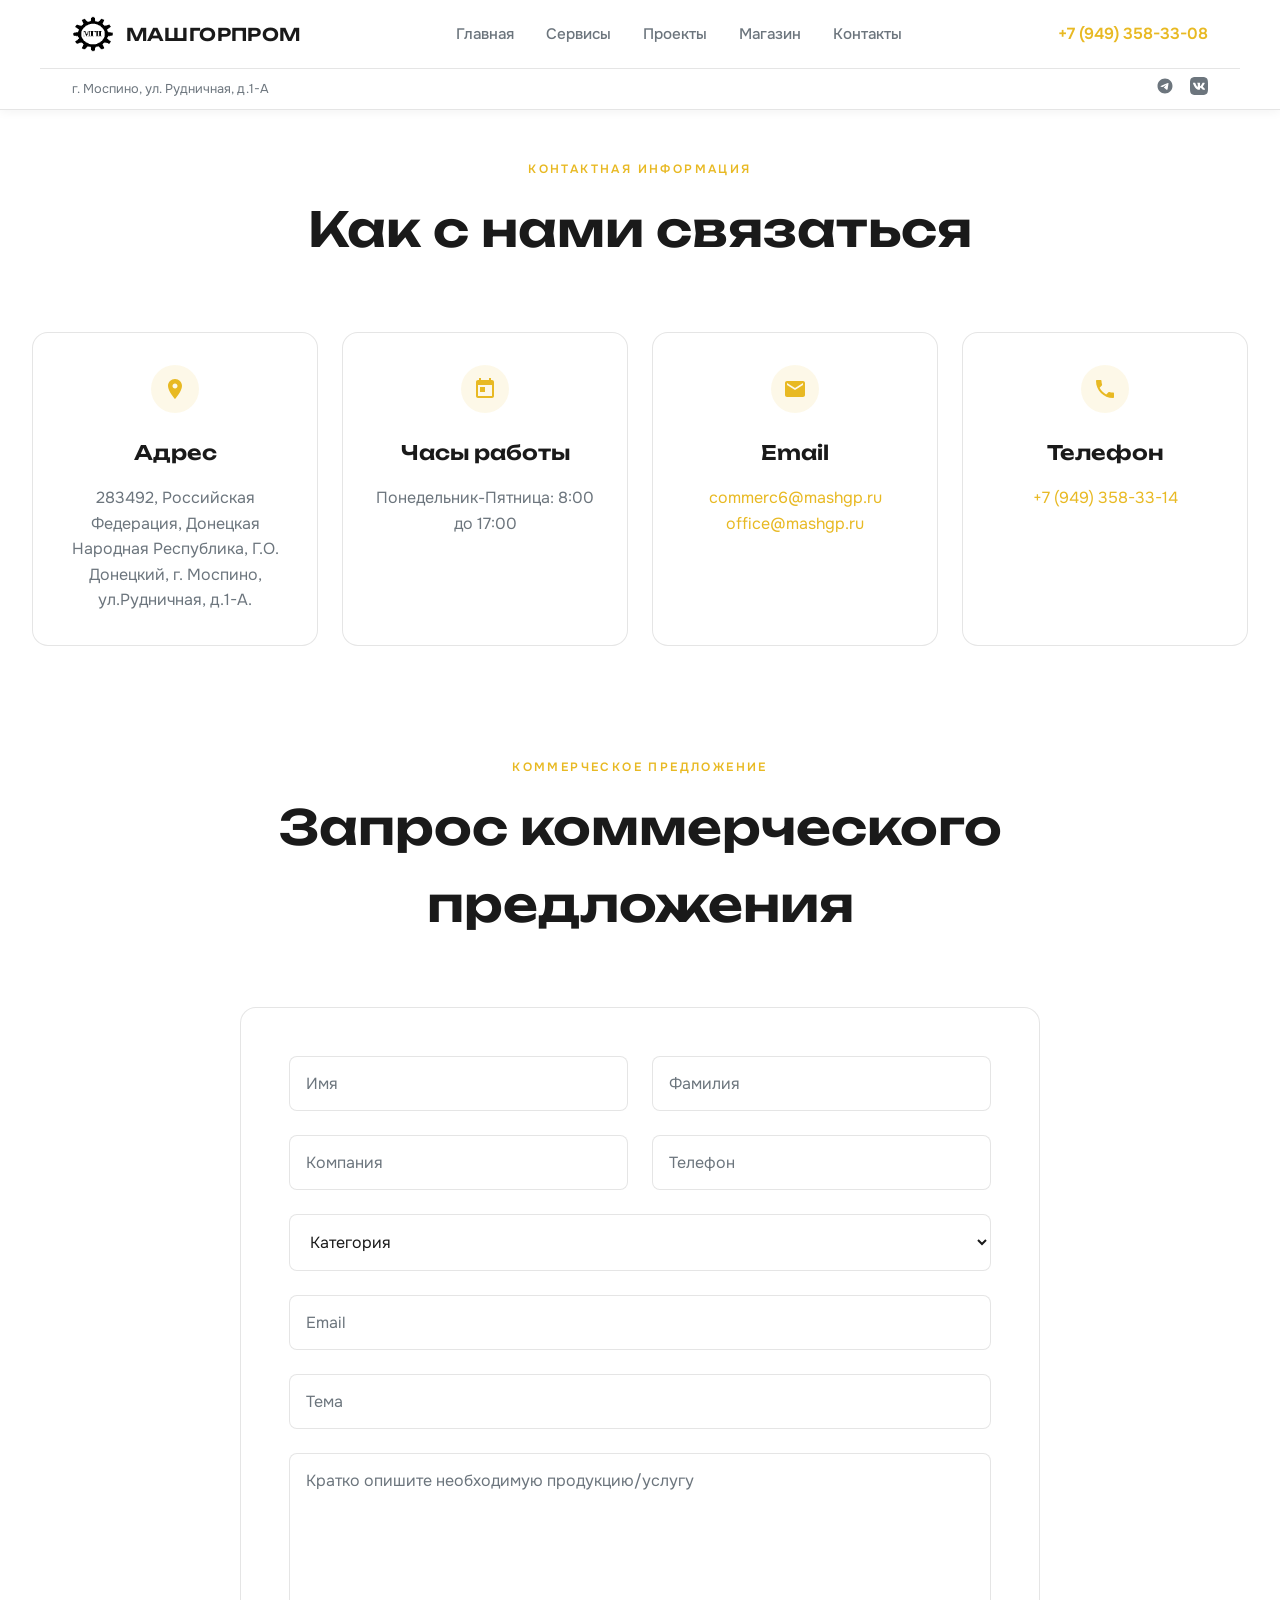
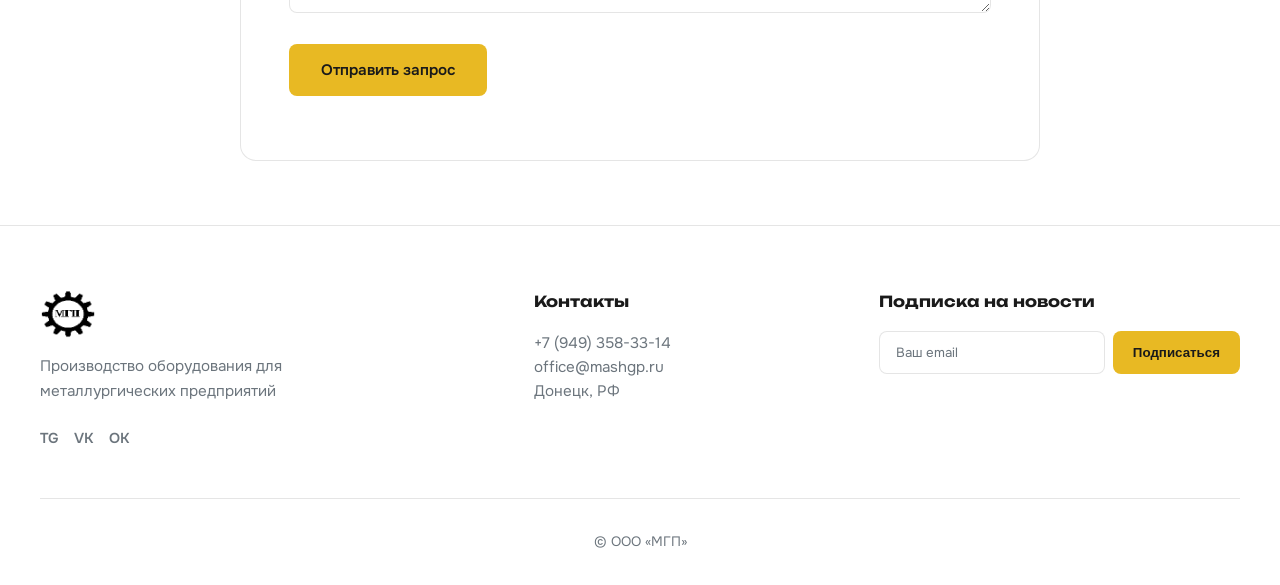
==== commit 54603485: "theme and pages edit" ====
--- a/contact-style-2.html
+++ b/contact-style-2.html
@@ -47,7 +47,7 @@
   <main>
     <section class="contact-info">
       <div class="container">
-        <div class="section-head">
+        <div class="section-head" style="padding-top: 4rem;">
           <span class="section-label">Контактная информация</span>
           <h2>Как с нами связаться</h2>
         </div>
--- a/css/home.css
+++ b/css/home.css
@@ -1,14 +1,14 @@
 /* МАШГОРПРОМ — Дизайн с нуля */
 
 :root {
-  --bg: #0c0c0c;
-  --bg-elevated: #141414;
-  --bg-card: #1a1a1a;
-  --text: #f5f5f5;
-  --text-muted: #a3a3a3;
+  --bg: #ffffff;
+  --bg-elevated: #f8f9fa;
+  --bg-card: #ffffff;
+  --text: #1a1a1a;
+  --text-muted: #6c757d;
   --accent: #e8b923;
-  --accent-dim: rgba(232, 185, 35, 0.15);
-  --border: rgba(255, 255, 255, 0.08);
+  --accent-dim: rgba(232, 185, 35, 0.1);
+  --border: rgba(0, 0, 0, 0.1);
   --font-display: 'Unbounded', sans-serif;
   --font-body: 'Onest', system-ui, sans-serif;
   --radius: 8px;
@@ -99,14 +99,16 @@
   left: 0;
   right: 0;
   z-index: 1000;
-  background: rgba(12, 12, 12, 0.85);
+  background: rgba(255, 255, 255, 0.95);
   backdrop-filter: blur(20px);
   border-bottom: 1px solid var(--border);
   transition: background var(--transition);
+  box-shadow: 0 2px 10px rgba(0, 0, 0, 0.05);
 }
 
 .site-header.scrolled {
-  background: rgba(12, 12, 12, 0.95);
+  background: rgba(255, 255, 255, 0.98);
+  box-shadow: 0 2px 15px rgba(0, 0, 0, 0.1);
 }
 
 .header-inner {
@@ -133,6 +135,7 @@
 .logo img {
   height: 36px;
   width: auto;
+  filter: invert(1);
 }
 
 .nav {
@@ -172,7 +175,7 @@
 .nav-toggle span {
   width: 24px;
   height: 2px;
-  background: var(--text);
+  background: #1a1a1a;
 }
 
 .header-bar {
@@ -220,7 +223,7 @@
   content: '';
   position: absolute;
   inset: 0;
-  background: linear-gradient(105deg, rgba(12, 12, 12, 0.95) 0%, rgba(12, 12, 12, 0.7) 35%, rgba(12, 12, 12, 0.3) 55%, transparent 70%);
+  background: linear-gradient(105deg, rgba(255, 255, 255, 0.95) 0%, rgba(255, 255, 255, 0.7) 35%, rgba(255, 255, 255, 0.3) 55%, transparent 70%);
   pointer-events: none;
 }
 
@@ -247,7 +250,7 @@
   display: inline-block;
   padding: 0.4rem 1rem;
   background: var(--accent);
-  color: #000;
+  color: #1a1a1a;
   font-size: 0.8rem;
   font-weight: 600;
   letter-spacing: 0.1em;
@@ -272,7 +275,7 @@
 .hero-pagination .swiper-pagination-bullet {
   width: 10px;
   height: 10px;
-  background: rgba(255, 255, 255, 0.4);
+  background: rgba(0, 0, 0, 0.3);
   opacity: 1;
   transition: var(--transition);
 }
@@ -288,8 +291,8 @@
   height: 48px !important;
   left: 1.5rem !important;
   right: auto !important;
-  background: rgba(0, 0, 0, 0.5) !important;
-  border: 1px solid rgba(255, 255, 255, 0.3) !important;
+  background: rgba(255, 255, 255, 0.9) !important;
+  border: 1px solid rgba(0, 0, 0, 0.2) !important;
   border-radius: 50% !important;
   color: var(--accent) !important;
   transition: background 0.2s, border-color 0.2s, color 0.2s;
@@ -304,7 +307,7 @@
 .hero-next:hover {
   background: var(--accent) !important;
   border-color: var(--accent) !important;
-  color: #000 !important;
+  color: #1a1a1a !important;
 }
 
 .hero-prev::after,
@@ -325,7 +328,7 @@
   font-size: 0.65rem;
   text-transform: uppercase;
   letter-spacing: 0.25em;
-  color: rgba(255, 255, 255, 0.5);
+  color: rgba(0, 0, 0, 0.5);
 }
 
 .hero-scroll-line {
@@ -422,7 +425,7 @@
   left: 0;
   right: 0;
   padding: 2rem;
-  background: linear-gradient(to top, rgba(0, 0, 0, 0.95) 0%, rgba(0, 0, 0, 0.5) 40%, transparent 70%);
+  background: linear-gradient(to top, rgba(255, 255, 255, 0.98) 0%, rgba(255, 255, 255, 0.85) 40%, transparent 70%);
   border-radius: 0 0 var(--radius-lg) var(--radius-lg);
 }
 
@@ -529,7 +532,7 @@
 .about-img {
   border-radius: var(--radius-lg);
   overflow: hidden;
-  box-shadow: 0 25px 50px rgba(0, 0, 0, 0.4);
+  box-shadow: 0 25px 50px rgba(0, 0, 0, 0.15);
   border: 2px solid var(--border);
   aspect-ratio: 16/10;
 }
@@ -556,23 +559,23 @@
 
 .btn-primary {
   background: var(--accent);
-  color: #000;
+  color: #1a1a1a;
 }
 
 .btn-primary:hover {
   background: #f0c840;
-  color: #000;
+  color: #1a1a1a;
   transform: translateY(-2px);
 }
 
 .btn-light {
-  background: #fff;
-  color: #000;
+  background: #1a1a1a;
+  color: #fff;
 }
 
 .btn-light:hover {
-  background: #e5e5e5;
-  color: #000;
+  background: #333;
+  color: #fff;
   transform: translateY(-2px);
 }
 
@@ -617,7 +620,7 @@
 .service-tile-overlay {
   position: absolute;
   inset: 0;
-  background: linear-gradient(to top, rgba(0, 0, 0, 0.95) 0%, rgba(0, 0, 0, 0.6) 35%, rgba(0, 0, 0, 0.2) 55%, transparent 70%);
+  background: linear-gradient(to top, rgba(255, 255, 255, 0.98) 0%, rgba(255, 255, 255, 0.8) 35%, rgba(255, 255, 255, 0.4) 55%, transparent 70%);
   display: flex;
   flex-direction: column;
   justify-content: flex-end;
@@ -627,7 +630,7 @@
 }
 
 .service-tile:hover .service-tile-overlay {
-  background: linear-gradient(to top, rgba(0, 0, 0, 0.9) 0%, rgba(0, 0, 0, 0.5) 40%, rgba(0, 0, 0, 0.15) 60%, transparent 75%);
+  background: linear-gradient(to top, rgba(255, 255, 255, 0.95) 0%, rgba(255, 255, 255, 0.75) 40%, rgba(255, 255, 255, 0.35) 60%, transparent 75%);
 }
 
 .service-tile-overlay h3 {
@@ -734,7 +737,7 @@
   aspect-ratio: 16/9;
   border-radius: var(--radius-lg);
   overflow: hidden;
-  box-shadow: 0 20px 50px rgba(0, 0, 0, 0.5);
+  box-shadow: 0 20px 50px rgba(0, 0, 0, 0.15);
   border: 2px solid var(--border);
 }
 
@@ -766,7 +769,7 @@
 .gallery-swiper .swiper-button-next:hover,
 .gallery-swiper .swiper-button-prev:hover {
   background: var(--accent) !important;
-  color: #000 !important;
+  color: #1a1a1a !important;
   border-color: var(--accent) !important;
 }
 
@@ -1078,7 +1081,7 @@
 .product-overlay {
   position: absolute;
   inset: 0;
-  background: rgba(0, 0, 0, 0.7);
+  background: rgba(255, 255, 255, 0.95);
   display: flex;
   align-items: center;
   justify-content: center;
@@ -1159,7 +1162,7 @@
 .project-card:hover {
   border-color: var(--accent-dim);
   transform: translateY(-4px);
-  box-shadow: 0 20px 40px rgba(0, 0, 0, 0.3);
+  box-shadow: 0 20px 40px rgba(0, 0, 0, 0.15);
 }
 
 .project-link {
@@ -1247,7 +1250,7 @@
 .project-card:hover {
   border-color: var(--accent-dim);
   transform: translateY(-4px);
-  box-shadow: 0 20px 40px rgba(0, 0, 0, 0.3);
+  box-shadow: 0 20px 40px rgba(0, 0, 0, 0.15);
 }
 
 .project-img {
@@ -1325,7 +1328,7 @@
 .projects-prev:hover,
 .projects-next:hover {
   background: var(--accent) !important;
-  color: #000 !important;
+  color: #1a1a1a !important;
   border-color: var(--accent);
 }
 
@@ -1338,7 +1341,7 @@
 .cta {
   padding: 4rem 2rem;
   background: var(--accent);
-  color: #000;
+  color: #1a1a1a;
 }
 
 .cta-inner {
@@ -1385,9 +1388,9 @@
 .cta-phone {
   font-weight: 700;
   font-size: 1.25rem;
-  color: #000;
+  color: #1a1a1a;
   background: transparent;
-  border: 2px solid #000;
+  border: 2px solid #1a1a1a;
   border-radius: var(--radius);
   text-decoration: none;
   transition: all var(--transition);
@@ -1395,7 +1398,7 @@
 
 .cta-phone:hover {
   opacity: 0.8;
-  background: rgba(0, 0, 0, 0.1);
+  background: rgba(26, 26, 26, 0.1);
 }
 
 /* Testimonials */
@@ -1515,6 +1518,7 @@
 .footer-logo {
   height: 48px;
   margin-bottom: 1rem;
+  filter: invert(1);
 }
 
 .footer-brand p {
@@ -1577,7 +1581,7 @@
 .newsletter-form button {
   padding: 0.75rem 1.25rem;
   background: var(--accent);
-  color: #000;
+  color: #1a1a1a;
   border: none;
   border-radius: var(--radius);
   font-weight: 600;
@@ -1609,7 +1613,7 @@
   width: 48px;
   height: 48px;
   background: var(--accent);
-  color: #000;
+  color: #1a1a1a;
   border-radius: 50%;
   display: flex;
   align-items: center;
@@ -1618,6 +1622,7 @@
   visibility: hidden;
   transition: var(--transition);
   z-index: 999;
+  box-shadow: 0 4px 12px rgba(0, 0, 0, 0.15);
 }
 
 .scroll-top.visible {
@@ -1627,7 +1632,7 @@
 
 .scroll-top:hover {
   background: #f0c840;
-  color: #000;
+  color: #1a1a1a;
 }
 
 /* Responsive */
@@ -1832,4 +1837,657 @@
   .hero-content {
     left: 4rem;
   }
-}+}
+
+/* Industry Construction Page Styles */
+.industry-solutions {
+  padding: 8rem 2rem 6rem;
+  min-height: 100vh;
+}
+
+.industry-solutions .container {
+  max-width: var(--container);
+  margin: 0 auto;
+}
+
+.industry-layout {
+  display: grid;
+  grid-template-columns: 280px 1fr;
+  gap: 3rem;
+  margin-top: 3rem;
+}
+
+/* Sidebar */
+.industry-sidebar {
+  position: sticky;
+  top: 6rem;
+  height: fit-content;
+}
+
+.sidebar-section {
+  background: var(--bg-card);
+  border: 1px solid var(--border);
+  border-radius: var(--radius-lg);
+  padding: 2rem;
+  margin-bottom: 2rem;
+}
+
+.sidebar-section h3 {
+  font-family: var(--font-display);
+  font-size: 1.125rem;
+  font-weight: 600;
+  color: var(--text);
+  margin-bottom: 1.5rem;
+}
+
+.equipment-list {
+  list-style: none;
+}
+
+.equipment-list li {
+  margin-bottom: 0.5rem;
+}
+
+.equipment-list a {
+  display: block;
+  padding: 0.75rem 1rem;
+  color: var(--text-muted);
+  border-radius: var(--radius);
+  transition: var(--transition);
+}
+
+.equipment-list a:hover,
+.equipment-list a.active {
+  background: var(--accent-dim);
+  color: var(--accent);
+}
+
+.sidebar-section .contact-info {
+  margin: 1.5rem 0;
+}
+
+.sidebar-section .contact-info p {
+  margin-bottom: 0.5rem;
+}
+
+.sidebar-section .contact-info a {
+  color: var(--accent);
+  font-weight: 600;
+}
+
+/* Industry Content */
+.industry-content {
+  min-width: 0;
+}
+
+.section-header {
+  margin-bottom: 3rem;
+}
+
+.section-subtitle {
+  display: block;
+  font-size: 0.75rem;
+  font-weight: 600;
+  letter-spacing: 0.2em;
+  text-transform: uppercase;
+  color: var(--accent);
+  margin-bottom: 0.75rem;
+}
+
+.section-header h2 {
+  font-family: var(--font-display);
+  font-size: clamp(1.75rem, 3vw, 2.5rem);
+  font-weight: 600;
+  color: var(--text);
+  margin-bottom: 1rem;
+}
+
+.section-header p {
+  font-size: 1.1rem;
+  color: var(--text-muted);
+  max-width: 600px;
+}
+
+/* Showcase Section */
+.showcase-section {
+  margin-bottom: 5rem;
+}
+
+.showcase-grid {
+  display: grid;
+  gap: 2rem;
+}
+
+.showcase-item {
+  background: var(--bg-card);
+  border: 1px solid var(--border);
+  border-radius: var(--radius-lg);
+  overflow: hidden;
+  display: grid;
+  grid-template-columns: 300px 1fr;
+  transition: var(--transition);
+}
+
+.showcase-item:hover {
+  border-color: var(--accent-dim);
+  box-shadow: 0 10px 30px rgba(0, 0, 0, 0.1);
+}
+
+.showcase-item.featured {
+  grid-column: 1 / -1;
+  grid-template-columns: 400px 1fr;
+}
+
+.showcase-image {
+  position: relative;
+  overflow: hidden;
+}
+
+.showcase-image img {
+  width: 100%;
+  height: 100%;
+  object-fit: cover;
+  transition: transform 0.6s ease;
+}
+
+.showcase-item:hover .showcase-image img {
+  transform: scale(1.05);
+}
+
+.showcase-overlay {
+  position: absolute;
+  top: 1rem;
+  left: 1rem;
+}
+
+.showcase-category {
+  background: var(--accent);
+  color: #1a1a1a;
+  padding: 0.5rem 1rem;
+  border-radius: var(--radius);
+  font-size: 0.85rem;
+  font-weight: 600;
+  text-transform: uppercase;
+  letter-spacing: 0.05em;
+}
+
+.showcase-content {
+  padding: 2rem;
+  display: flex;
+  flex-direction: column;
+}
+
+.showcase-content h3 {
+  font-family: var(--font-display);
+  font-size: 1.5rem;
+  font-weight: 600;
+  color: var(--text);
+  margin-bottom: 1rem;
+}
+
+.showcase-content > p {
+  color: var(--text-muted);
+  margin-bottom: 1.5rem;
+  line-height: 1.7;
+}
+
+.showcase-features {
+  list-style: none;
+  margin-bottom: 2rem;
+  flex: 1;
+}
+
+.showcase-features li {
+  padding: 0.5rem 0;
+  padding-left: 1.5rem;
+  position: relative;
+  color: var(--text-muted);
+}
+
+.showcase-features li::before {
+  content: '✓';
+  position: absolute;
+  left: 0;
+  color: var(--accent);
+  font-weight: 700;
+}
+
+.showcase-btn {
+  align-self: flex-start;
+  padding: 0.75rem 1.5rem;
+  background: transparent;
+  color: var(--accent);
+  border: 1px solid var(--accent);
+  border-radius: var(--radius);
+  font-weight: 600;
+  cursor: pointer;
+  transition: var(--transition);
+}
+
+.showcase-btn:hover {
+  background: var(--accent);
+  color: #1a1a1a;
+}
+
+/* Process Section */
+.process-section {
+  margin-bottom: 5rem;
+}
+
+.process-timeline {
+  display: grid;
+  gap: 2rem;
+}
+
+.process-step {
+  display: grid;
+  grid-template-columns: 80px 1fr;
+  gap: 2rem;
+  padding: 2rem;
+  background: var(--bg-card);
+  border: 1px solid var(--border);
+  border-radius: var(--radius-lg);
+  transition: var(--transition);
+}
+
+.process-step:hover {
+  border-color: var(--accent-dim);
+  transform: translateX(8px);
+}
+
+.process-number {
+  width: 80px;
+  height: 80px;
+  background: var(--accent-dim);
+  border-radius: 50%;
+  display: flex;
+  align-items: center;
+  justify-content: center;
+  font-family: var(--font-display);
+  font-size: 2rem;
+  font-weight: 700;
+  color: var(--accent);
+}
+
+.process-content h3 {
+  font-family: var(--font-display);
+  font-size: 1.25rem;
+  font-weight: 600;
+  color: var(--text);
+  margin-bottom: 0.5rem;
+}
+
+.process-content p {
+  color: var(--text-muted);
+  line-height: 1.7;
+}
+
+/* Services Showcase */
+.services-showcase {
+  margin-bottom: 3rem;
+}
+
+.services-grid {
+  display: grid;
+  grid-template-columns: repeat(2, 1fr);
+  gap: 2rem;
+}
+
+.service-card {
+  background: var(--bg-card);
+  border: 1px solid var(--border);
+  border-radius: var(--radius-lg);
+  padding: 2rem;
+  transition: var(--transition);
+}
+
+.service-card:hover {
+  border-color: var(--accent-dim);
+  transform: translateY(-4px);
+  box-shadow: 0 10px 30px rgba(0, 0, 0, 0.1);
+}
+
+.service-icon {
+  width: 64px;
+  height: 64px;
+  background: var(--accent-dim);
+  border-radius: 50%;
+  display: flex;
+  align-items: center;
+  justify-content: center;
+  margin-bottom: 1.5rem;
+}
+
+.service-icon svg {
+  color: var(--accent);
+}
+
+.service-card h3 {
+  font-family: var(--font-display);
+  font-size: 1.25rem;
+  font-weight: 600;
+  color: var(--text);
+  margin-bottom: 1rem;
+}
+
+.service-card > p {
+  color: var(--text-muted);
+  line-height: 1.7;
+  margin-bottom: 1.5rem;
+}
+
+.service-features {
+  display: flex;
+  gap: 0.5rem;
+  flex-wrap: wrap;
+}
+
+.service-tag {
+  padding: 0.4rem 0.75rem;
+  background: var(--accent-dim);
+  color: var(--accent);
+  border-radius: var(--radius);
+  font-size: 0.8rem;
+  font-weight: 600;
+}
+
+/* Responsive */
+@media (max-width: 1024px) {
+  .industry-layout {
+    grid-template-columns: 1fr;
+  }
+
+  .industry-sidebar {
+    position: static;
+    display: grid;
+    grid-template-columns: repeat(2, 1fr);
+    gap: 1rem;
+  }
+
+  .sidebar-section {
+    margin-bottom: 0;
+  }
+
+  .showcase-item,
+  .showcase-item.featured {
+    grid-template-columns: 1fr;
+  }
+
+  .services-grid {
+    grid-template-columns: 1fr;
+  }
+}
+
+@media (max-width: 768px) {
+  .industry-sidebar {
+    grid-template-columns: 1fr;
+  }
+
+  .process-step {
+    grid-template-columns: 1fr;
+    gap: 1rem;
+  }
+
+  .process-number {
+    width: 60px;
+    height: 60px;
+    font-size: 1.5rem;
+  }
+}
+
+/* Container utility */
+.container {
+  max-width: var(--container);
+  margin: 0 auto;
+  padding: 0 2rem;
+}
+
+/* Project Single Page Styles */
+
+/* Project Stats Section */
+.project-stats {
+  padding: 6rem 2rem;
+  background: var(--bg-elevated);
+}
+
+.stats-grid-detailed {
+  display: grid;
+  grid-template-columns: repeat(4, 1fr);
+  gap: 2rem;
+  max-width: var(--container);
+  margin: 0 auto;
+}
+
+.stat-card {
+  background: var(--bg-card);
+  border: 1px solid var(--border);
+  border-radius: var(--radius-lg);
+  padding: 2.5rem 2rem;
+  text-align: center;
+  transition: var(--transition);
+}
+
+.stat-card:hover {
+  border-color: var(--accent-dim);
+  transform: translateY(-4px);
+  box-shadow: 0 10px 30px rgba(0, 0, 0, 0.1);
+}
+
+.stat-icon {
+  width: 64px;
+  height: 64px;
+  background: var(--accent-dim);
+  border-radius: 50%;
+  display: flex;
+  align-items: center;
+  justify-content: center;
+  margin: 0 auto 1.5rem;
+}
+
+.stat-icon svg {
+  color: var(--accent);
+}
+
+.stat-card h3 {
+  font-family: var(--font-display);
+  font-size: 2.5rem;
+  font-weight: 700;
+  color: var(--accent);
+  margin-bottom: 0.5rem;
+  line-height: 1;
+}
+
+.stat-card p {
+  color: var(--text-muted);
+  font-size: 0.95rem;
+  line-height: 1.5;
+}
+
+/* Project Timeline Section */
+.project-timeline {
+  padding: 6rem 2rem;
+}
+
+.timeline {
+  max-width: 800px;
+  margin: 0 auto;
+  position: relative;
+}
+
+.timeline::before {
+  content: '';
+  position: absolute;
+  left: 30px;
+  top: 0;
+  bottom: 0;
+  width: 2px;
+  background: var(--border);
+}
+
+.timeline-item {
+  position: relative;
+  padding-left: 80px;
+  margin-bottom: 3rem;
+}
+
+.timeline-item:last-child {
+  margin-bottom: 0;
+}
+
+.timeline-marker {
+  position: absolute;
+  left: 0;
+  top: 0;
+  width: 60px;
+  height: 60px;
+  background: var(--bg-card);
+  border: 3px solid var(--accent);
+  border-radius: 50%;
+  display: flex;
+  align-items: center;
+  justify-content: center;
+  z-index: 2;
+}
+
+.timeline-marker span {
+  font-family: var(--font-display);
+  font-size: 1.5rem;
+  font-weight: 700;
+  color: var(--accent);
+}
+
+.timeline-content {
+  background: var(--bg-card);
+  border: 1px solid var(--border);
+  border-radius: var(--radius-lg);
+  padding: 2rem;
+  transition: var(--transition);
+}
+
+.timeline-content:hover {
+  border-color: var(--accent-dim);
+  box-shadow: 0 10px 30px rgba(0, 0, 0, 0.1);
+}
+
+.timeline-date {
+  display: inline-block;
+  padding: 0.4rem 0.75rem;
+  background: var(--accent-dim);
+  color: var(--accent);
+  border-radius: var(--radius);
+  font-size: 0.85rem;
+  font-weight: 600;
+  margin-bottom: 1rem;
+}
+
+.timeline-content h3 {
+  font-family: var(--font-display);
+  font-size: 1.25rem;
+  font-weight: 600;
+  color: var(--text);
+  margin-bottom: 0.75rem;
+}
+
+.timeline-content p {
+  color: var(--text-muted);
+  line-height: 1.7;
+}
+
+/* Project Features Section */
+.project-features {
+  padding: 6rem 2rem;
+  background: var(--bg-elevated);
+}
+
+.features-grid-detailed {
+  display: grid;
+  grid-template-columns: repeat(2, 1fr);
+  gap: 2rem;
+  max-width: var(--container);
+  margin: 0 auto;
+}
+
+.feature-card-detailed {
+  background: var(--bg-card);
+  border: 1px solid var(--border);
+  border-radius: var(--radius-lg);
+  padding: 2.5rem;
+  position: relative;
+  overflow: hidden;
+  transition: var(--transition);
+}
+
+.feature-card-detailed:hover {
+  border-color: var(--accent-dim);
+  transform: translateY(-4px);
+  box-shadow: 0 10px 30px rgba(0, 0, 0, 0.1);
+}
+
+.feature-number {
+  position: absolute;
+  top: -20px;
+  right: 20px;
+  font-family: var(--font-display);
+  font-size: 6rem;
+  font-weight: 700;
+  color: var(--accent-dim);
+  line-height: 1;
+  opacity: 0.3;
+}
+
+.feature-card-detailed h3 {
+  font-family: var(--font-display);
+  font-size: 1.5rem;
+  font-weight: 600;
+  color: var(--text);
+  margin-bottom: 1rem;
+  position: relative;
+  z-index: 1;
+}
+
+.feature-card-detailed p {
+  color: var(--text-muted);
+  line-height: 1.7;
+  position: relative;
+  z-index: 1;
+}
+
+/* Responsive for Project Single */
+@media (max-width: 1024px) {
+  .stats-grid-detailed {
+    grid-template-columns: repeat(2, 1fr);
+  }
+
+  .features-grid-detailed {
+    grid-template-columns: 1fr;
+  }
+}
+
+@media (max-width: 768px) {
+  .stats-grid-detailed {
+    grid-template-columns: 1fr;
+  }
+
+  .timeline::before {
+    left: 20px;
+  }
+
+  .timeline-item {
+    padding-left: 60px;
+  }
+
+  .timeline-marker {
+    width: 40px;
+    height: 40px;
+  }
+
+  .timeline-marker span {
+    font-size: 1.2rem;
+  }
+
+  .feature-number {
+    font-size: 4rem;
+    top: -10px;
+    right: 10px;
+  }
+}
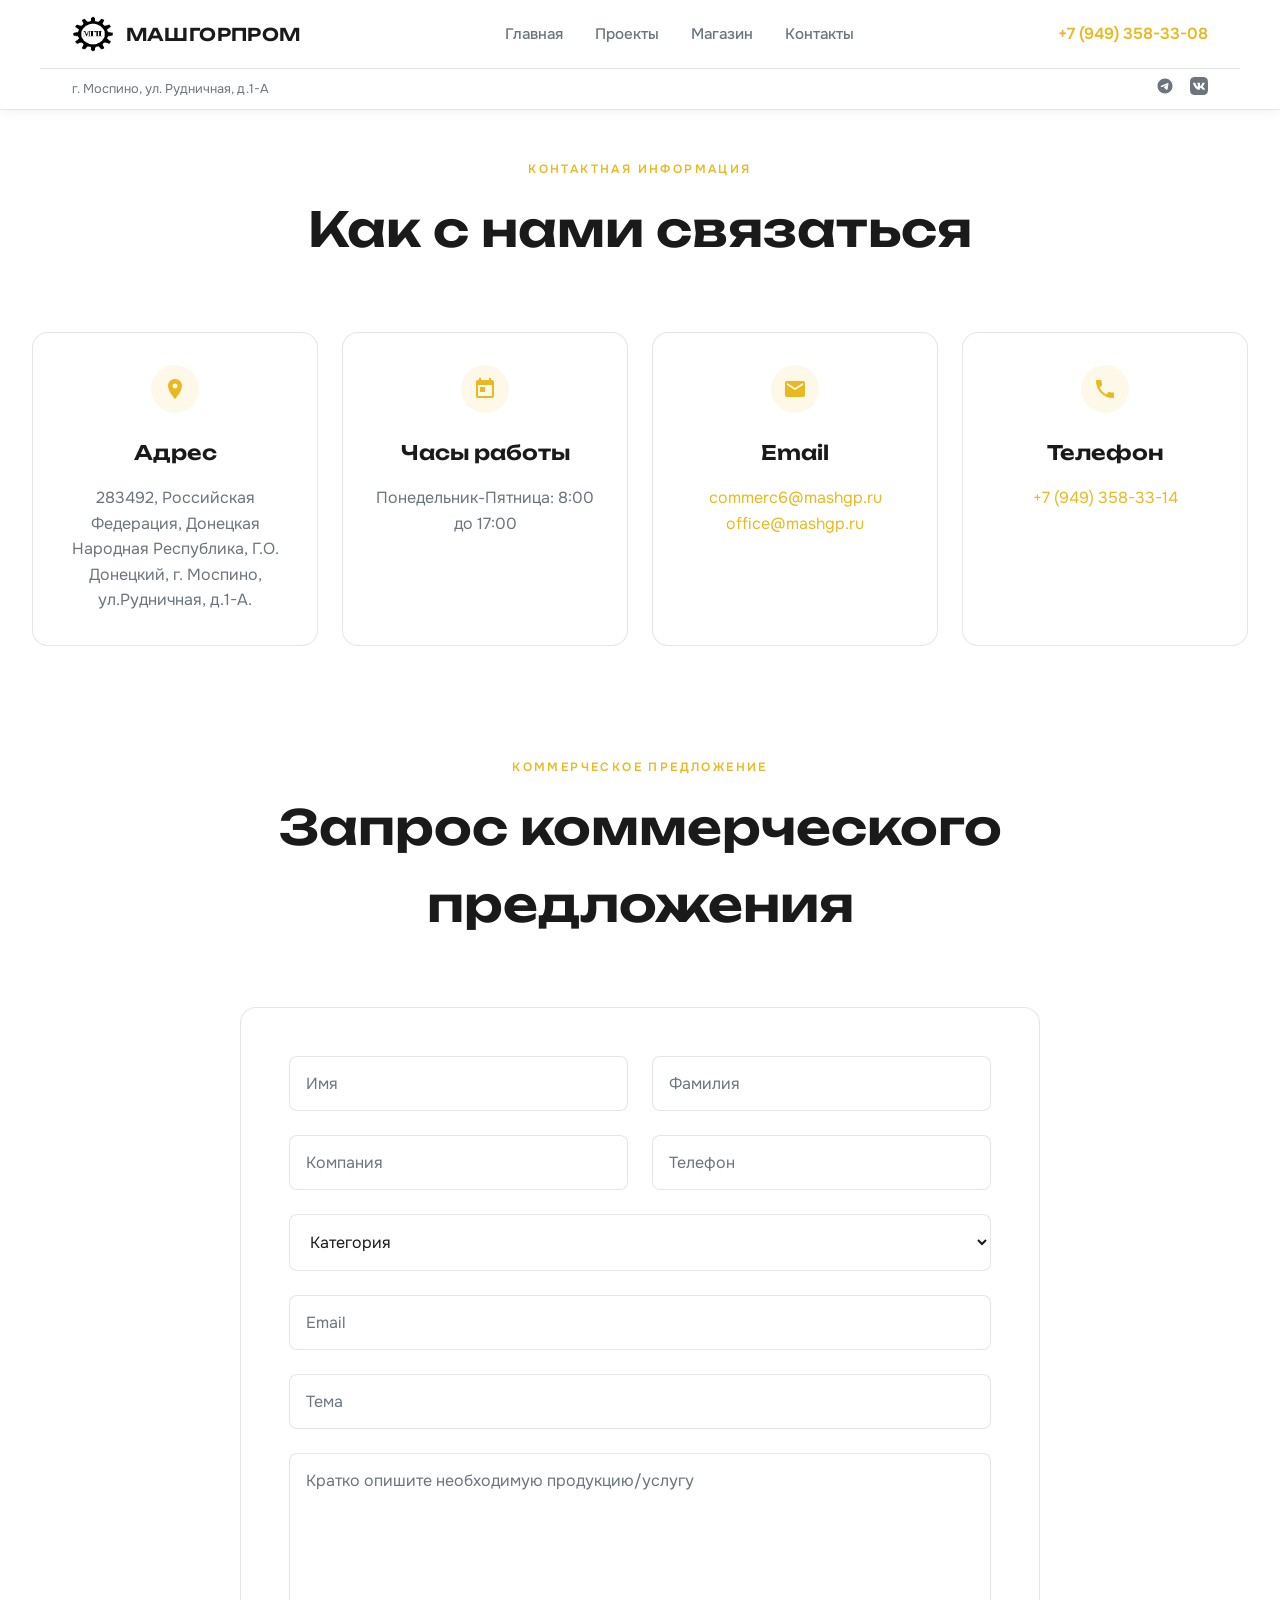
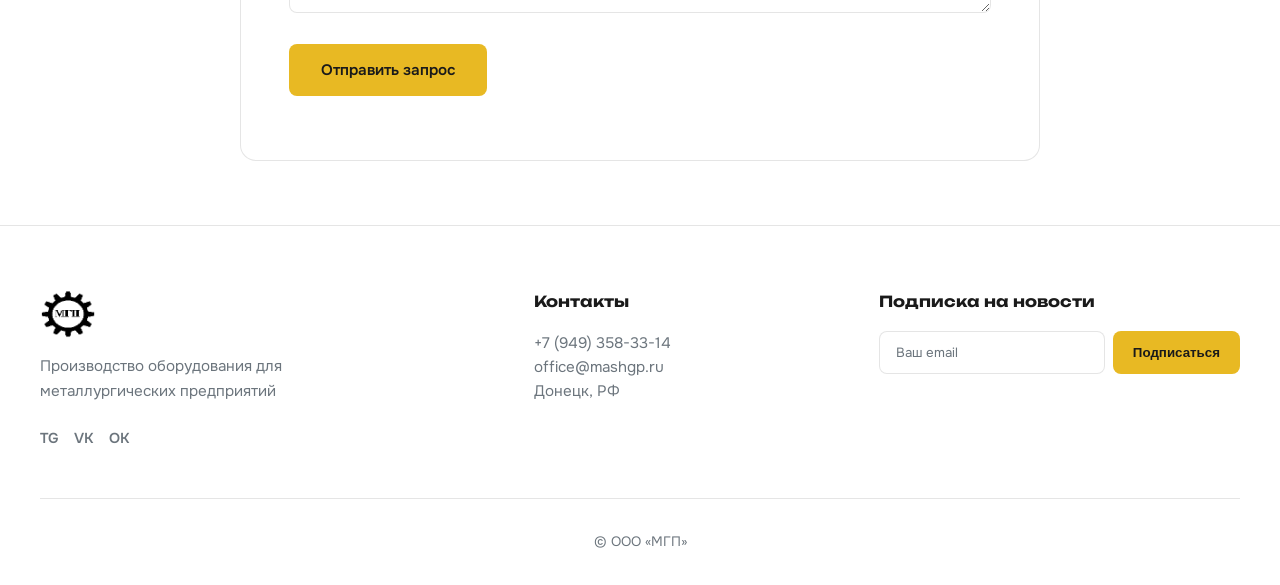
==== commit abb04a76: "delete partners and sevices link" ====
--- a/contact-style-2.html
+++ b/contact-style-2.html
@@ -25,7 +25,7 @@
       </a>
       <nav class="nav">
         <a href="index.html">Главная</a>
-        <a href="services.html">Сервисы</a>
+        <!-- <a href="services.html">Сервисы</a> -->
         <a href="projects.html">Проекты</a>
         <a href="shop.html">Магазин</a>
         <a href="contact-style-2.html" class="active">Контакты</a>
